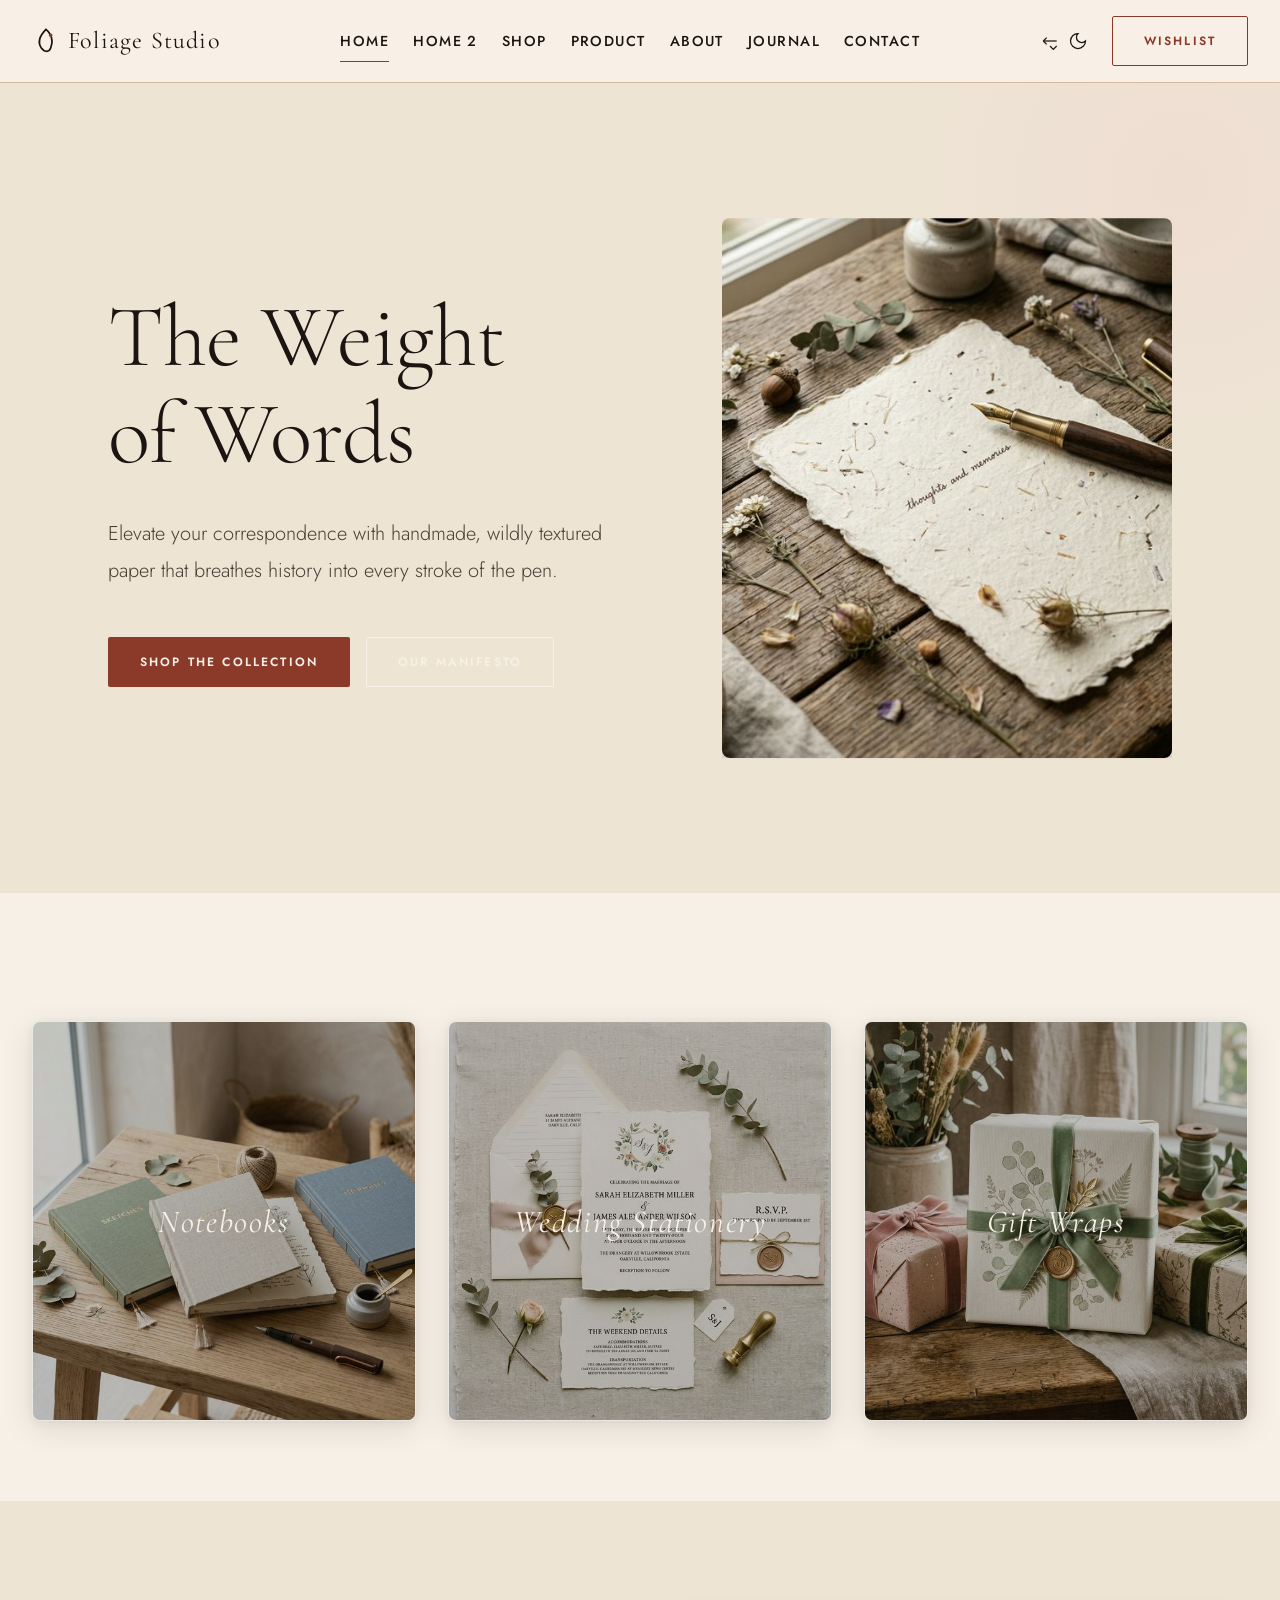
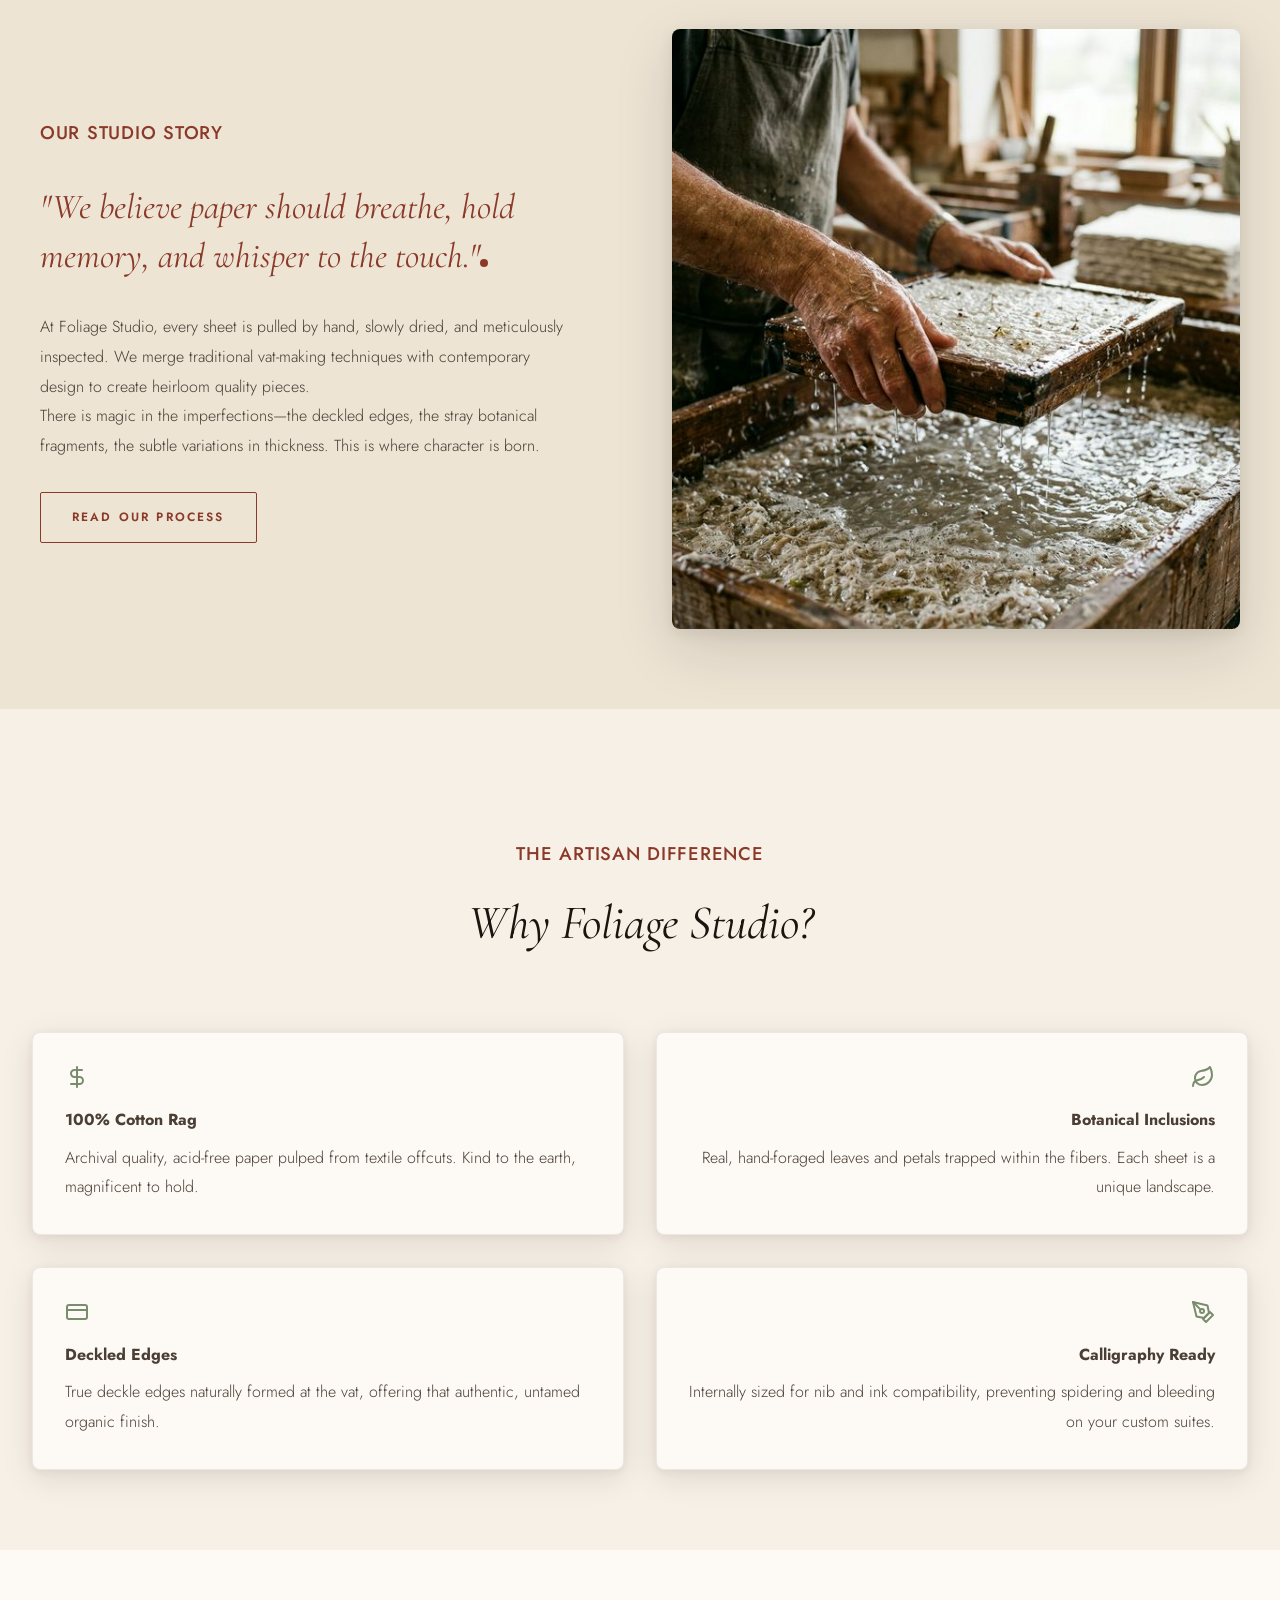
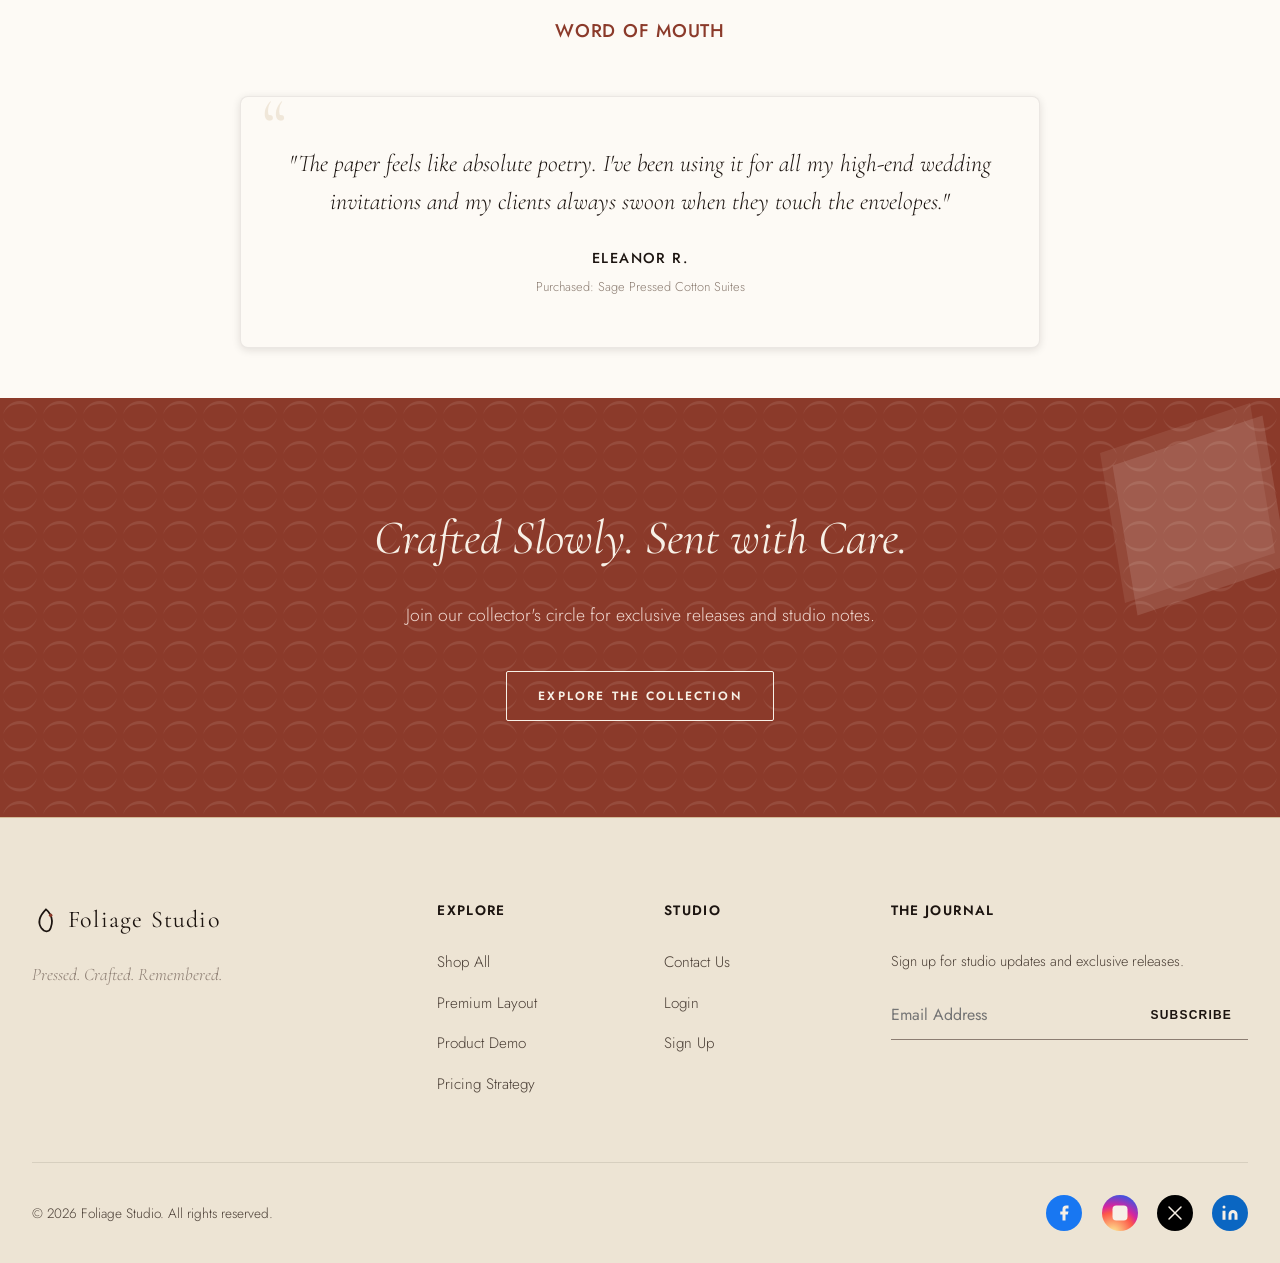
==== index.html @ 8c061a77 "first commit" ====
<!DOCTYPE html>
<html lang="en" dir="ltr">

<head>
    <meta charset="UTF-8">
    <meta name="viewport" content="width=device-width, initial-scale=1.0">
    <title>Foliage Studio | Handmade Paper & Stationery</title>
    <meta name="description"
        content="Pressed. Crafted. Remembered. Discover artisanal, tactile handmade paper and stationery.">

    <!-- Google Fonts -->
    <link rel="preconnect" href="https://fonts.googleapis.com">
    <link rel="preconnect" href="https://fonts.gstatic.com" crossorigin>
    <link
        href="https://fonts.googleapis.com/css2?family=Cormorant+Garamond:ital,wght@0,300;0,400;1,300;1,400&family=Jost:wght@300;500;600&family=Courier+Prime&display=swap"
        rel="stylesheet">

    <link rel="stylesheet" href="assets/css/styles.css">
    <script src="assets/js/script.js" defer></script>
</head>

<body>
    <!-- SVG Definitions -->
    <svg style="position: absolute; width: 1px; height: 1px; top: -9999px;" version="1.1"
        xmlns="http://www.w3.org/2000/svg" xmlns:xlink="http://www.w3.org/1999/xlink">
        <defs>
            <!-- Ink Bleed Clip Path -->
            <clipPath id="ink-bleed">
                <rect width="100%" height="100%" x="-100%" y="0">
                    <animate attributeName="x" from="-100%" to="0%" dur="2s" fill="freeze" calcMode="spline"
                        keySplines="0.4 0 0.2 1" keyTimes="0;1" />
                </rect>
            </clipPath>
        </defs>
    </svg>

    <!-- Global Header -->
    <header class="site-header">
        <a href="index.html" class="brand-logo">
            <svg xmlns="http://www.w3.org/2000/svg" viewBox="0 0 24 24">
                <path d="M12 2C8 6 4 12 8 18c2.5 3.5 6.5 4 8 0 4-10-4-16-4-16z" />
                <circle cx="16" cy="7" r="1.5" class="brand-dot" />
            </svg>
            Foliage Studio
        </a>

        <!-- Main Nav -->
        <nav class="nav-links">
            <a href="index.html" class="active">Home</a>
            <a href="home-2.html">Home 2</a>
            <a href="shop.html">Shop</a>
            <a href="product.html">Product</a>
            <a href="about.html">About</a>
            <a href="journal.html">Journal</a>
            <a href="contact.html">Contact</a>
        </nav>

        <!-- Right Actions -->
        <div class="header-actions">
            <!-- Toggles (Dark + RTL) -->
            <div class="header-icons">
                <button class="header-icon rtl-toggle" aria-label="Toggle RTL">
                    <svg xmlns="http://www.w3.org/2000/svg" viewBox="0 0 24 24" fill="none" stroke="currentColor">
                        <path d="M4 12h16" />
                        <path d="M4 12l4 4" />
                        <path d="M4 12l4-4" />
                        <path d="m20 18-4 4-4-4" />
                    </svg>
                </button>
                <button class="header-icon theme-toggle" aria-label="Toggle Dark Mode">
                    <svg xmlns="http://www.w3.org/2000/svg" viewBox="0 0 24 24" fill="none" stroke="currentColor">
                        <path d="M12 3a6 6 0 0 0 9 9 9 9 0 1 1-9-9Z" />
                    </svg>
                </button>
            </div>

            <div class="header-ctas">
                <!-- Wishlist text inside btn on desktop -->
                <a href="login.html" class="btn-secondary">Wishlist</a>
            </div>

            <!-- Mobile Menu Toggle -->
            <button class="mobile-menu-btn" aria-label="Menu">
                <svg class="lucide lucide-menu" xmlns="http://www.w3.org/2000/svg" width="24" height="24"
                    viewBox="0 0 24 24" fill="none" stroke="currentColor" stroke-width="2" stroke-linecap="round"
                    stroke-linejoin="round">
                    <line x1="4" x2="20" y1="12" y2="12" />
                    <line x1="4" x2="20" y1="6" y2="6" />
                    <line x1="4" x2="20" y1="18" y2="18" />
                </svg>
            </button>
        </div>
    </header>

    <main>
        <!-- SECTION 1: HERO (NEW UNIQUE DESIGN) -->
        <style>
            .new-hero {
                min-height: 90vh;
                display: flex;
                align-items: center;
                position: relative;
                padding: 6rem 2rem;
                overflow: hidden;
                background-color: var(--bg-surface);
            }

            .new-hero-grid {
                display: grid;
                grid-template-columns: 1fr 1fr;
                gap: 4rem;
                max-width: 1300px;
                margin: 0 auto;
                align-items: center;
                position: relative;
                z-index: 5;
            }

            @media (max-width: 900px) {
                .new-hero-grid {
                    grid-template-columns: 1fr;
                    text-align: center;
                }
            }

            .hero-text-content h1 {
                font-size: clamp(3rem, 7vw, 5.5rem);
                line-height: 1.1;
                color: var(--text-ink);
                margin-bottom: 2rem;
                font-style: normal;
            }

            .hero-text-content p {
                font-size: 1.25rem;
                color: var(--text-muted);
                max-width: 500px;
                margin-bottom: 3rem;
            }

            @media (max-width: 900px) {
                .hero-text-content p {
                    margin-left: auto;
                    margin-right: auto;
                }

                .hero-ctas {
                    justify-content: center !important;
                }
            }

            .hero-images-wrapper {
                position: relative;
                height: 600px;
            }

            .hero-img-single {
                position: absolute;
                width: 90%;
                height: 90%;
                right: 0;
                top: 50%;
                transform: translateY(-50%);
                object-fit: cover;
                border-radius: var(--radius-lg);
                box-shadow: 0 30px 60px rgba(0, 0, 0, 0.15);
                animation: floatHeroImage 8s ease-in-out infinite;
                z-index: 2;
            }

            @keyframes floatHeroImage {
                0% {
                    transform: translateY(-50%) rotate(-1deg);
                }

                50% {
                    transform: translateY(-52%) rotate(1deg);
                }

                100% {
                    transform: translateY(-50%) rotate(-1deg);
                }
            }

            .sweep-in {
                clip-path: polygon(0 0, 0 0, 0 100%, 0 100%);
                animation: sweepInText 1.5s cubic-bezier(0.2, 0.8, 0.2, 1) forwards;
            }

            @keyframes sweepInText {
                to {
                    clip-path: polygon(0 0, 100% 0, 100% 100%, 0 100%);
                }
            }

            .fade-up-delay {
                opacity: 0;
                transform: translateY(30px);
                animation: fadeUpItem 1s cubic-bezier(0.2, 0.8, 0.2, 1) forwards;
                animation-delay: 0.8s;
            }

            .fade-up-delay-2 {
                opacity: 0;
                transform: translateY(30px);
                animation: fadeUpItem 1s cubic-bezier(0.2, 0.8, 0.2, 1) forwards;
                animation-delay: 1.1s;
            }

            @keyframes fadeUpItem {
                to {
                    opacity: 1;
                    transform: translateY(0);
                }
            }

            .hero-blur-blob {
                position: absolute;
                width: 600px;
                height: 600px;
                background: radial-gradient(circle, var(--color-primary-light) 0%, transparent 70%);
                top: -200px;
                right: -200px;
                opacity: 0.5;
                pointer-events: none;
                z-index: 1;
            }

            [data-theme="dark"] .new-hero {
                background-color: var(--bg-dark-surface);
            }



            .about-img-single {
                width: 100%;
                height: 100%;
                object-fit: cover;
                border-radius: var(--radius-lg);
                box-shadow: var(--shadow-lift);
            }
        </style>

        <section class="new-hero paper-texture">
            <div class="hero-blur-blob"></div>
            <div class="new-hero-grid">
                <div class="hero-text-content">
                    <h1 class="sweep-in">The Weight<br>of Words</h1>
                    <p class="fade-up-delay">Elevate your correspondence with handmade, wildly textured paper that
                        breathes history into every stroke of the pen.</p>
                    <div class="hero-ctas fade-up-delay-2" style="justify-content: flex-start;">
                        <a href="shop.html" class="btn-primary">Shop The Collection</a>
                        <a href="about.html" class="btn-secondary">Our Manifesto</a>
                    </div>
                </div>
                <div class="hero-images-wrapper">
                    <img class="hero-img-single sweep-in" src="assets/images/handmade_paper_hero.png"
                        alt="Handmade paper and fine stationery">
                </div>
            </div>
        </section>

        <!-- SECTION 2: SHOP CATEGORIES (Overlaps Hero -60px, z-index 2) -->
        <section class="section-overlap z-2" style="background:var(--bg-primary);">
            <div class="section-divider-top divider-bg-primary">
                <svg viewBox="0 0 1200 120" preserveAspectRatio="none">
                    <path
                        d="M0 0v46.29c47.79 22.2 103.59 32.17 158 28 70.36-5.37 136.33-33.31 206.8-37.5 73.84-4.36 147.54 16.88 218.2 35.26 69.27 18 138.3 24.88 209.4 13.08 36.15-6 69.85-17.84 104.45-29.34C989.49 25 1113-14.29 1200 52.47V0z"
                        class="shape-fill" opacity=".25" />
                    <path
                        d="M0 0v15.81c13 21.11 27.64 41.05 47.69 56.24C99.41 111.27 165 111 224.58 91.58c31.15-10.15 60.09-26.07 89.67-39.8 40.92-19 84.73-46 130.83-49.67 36.26-2.85 70.9 9.42 98.6 31.56 31.77 25.39 62.32 62 103.63 73 40.44 10.79 81.35-6.69 119.13-24.28s75.16-39 116.92-43.05c59.73-5.85 113.28 22.88 168.9 38.84 30.2 8.66 59 6.17 87.09-7.5V0z"
                        class="shape-fill" opacity=".5" />
                    <path
                        d="M0 0v5.63C149.93 59 314.09 71.32 475.83 42.57c43-8.13 84.6-24.22 127.32-34.42C645.72-2.19 686.91 1 729 9c42.86 8.1 85.63 21.84 128.53 29.8 40.85 7.57 82 4.19 123.1-2.9C1043.14 24.57 1121.24 9 1200 24.83V0z"
                        class="shape-fill" />
                </svg>
            </div>

            <div class="grid grid-3 stagger-container">
                <a href="shop.html" class="category-card stagger-item card">
                    <img src="assets/images/notebooks_category.png" alt="Notebooks">
                    <div class="category-overlay"></div>
                    <h2 class="category-title">Notebooks</h2>
                </a>
                <a href="shop.html" class="category-card stagger-item card">
                    <img src="assets/images/wedding_stationery_category.png" alt="Wedding Stationery">
                    <div class="category-overlay"></div>
                    <h2 class="category-title">Wedding Stationery</h2>
                </a>
                <a href="shop.html" class="category-card stagger-item card">
                    <img src="assets/images/gift_wraps_category.png" alt="Gift Wraps">
                    <div class="category-overlay"></div>
                    <h2 class="category-title">Gift Wraps</h2>
                </a>
            </div>
        </section>

        <!-- SECTION 3: ABOUT / STUDIO STORY (Overlaps Shop -40px, z-index 3) -->
        <section class="section-overlap z-3 paper-texture" style="background:var(--bg-surface);">
            <div class="section-divider-top divider-bg-surface">
                <svg viewBox="0 0 1200 120" preserveAspectRatio="none">
                    <path
                        d="M321.39,56.44c58-10.79,114.16-30.13,172-41.86,82.39-16.72,168.19-17.73,250.45-.39C823.78,31,906.67,72,985.66,92.83c70.05,18.48,146.53,26.09,214.34,3V0H0V27.35A600.21,600.21,0,0,0,321.39,56.44Z"
                        class="shape-fill"></path>
                </svg>
            </div>

            <div class="about-split stagger-container">
                <div class="about-text stagger-item">
                    <h3>Our Studio Story</h3>
                    <h2 class="pull-quote">"We believe paper should breathe, hold memory, and whisper to the
                        touch."<span class="ink-dot"></span></h2>
                    <p>At Foliage Studio, every sheet is pulled by hand, slowly dried, and meticulously inspected. We
                        merge traditional vat-making techniques with contemporary design to create heirloom quality
                        pieces.</p>
                    <p>There is magic in the imperfections—the deckled edges, the stray botanical fragments, the subtle
                        variations in thickness. This is where character is born.</p>
                    <a href="about.html" class="btn-secondary" style="margin-top: 2rem;">Read Our Process</a>
                </div>
                <div class="about-images stagger-item">
                    <img src="assets/images/our_studio_story.png" alt="Artisanal paper making process" class="about-img-single">
                </div>
            </div>
        </section>

        <!-- SECTION 4: FEATURES / CRAFT HIGHLIGHTS (Overlaps About -50px, z-index 4) -->
        <section class="section-overlap z-4 paper-texture" style="background:var(--bg-primary);">
            <div class="section-divider-top divider-bg-primary">
                <svg viewBox="0 0 1200 120" preserveAspectRatio="none">
                    <path
                        d="M0,0V46.29c47.79,22.2,103.59,32.17,158,28,70.36-5.37,136.33-33.31,206.8-37.5C438.64,32.43,512.34,53.67,583,72.05c69.27,18,138.3,24.88,209.4,13.08,36.15-6,69.85-17.84,104.45-29.34C989.49,25,1113-14.29,1200,52.47V0Z"
                        class="shape-fill"></path>
                </svg>
            </div>

            <div style="text-align: center; margin-bottom: 3rem;" class="stagger-container">
                <h3 class="stagger-item">The Artisan Difference</h3>
                <h2 class="stagger-item" style="margin-top: 0.5rem;">Why Foliage Studio?</h2>
            </div>

            <div class="grid grid-2 feature-grid stagger-container">
                <div class="card card-align-left stagger-item">
                    <svg class="card-icon" xmlns="http://www.w3.org/2000/svg" width="24" height="24" viewBox="0 0 24 24"
                        fill="none" stroke="currentColor" stroke-width="2" stroke-linecap="round"
                        stroke-linejoin="round">
                        <path d="M12 2v20" />
                        <path d="M17 5H9.5a3.5 3.5 0 0 0 0 7h5a3.5 3.5 0 0 1 0 7H6" />
                    </svg>
                    <h4>100% Cotton Rag</h4>
                    <p style="margin-top:0.5rem;">Archival quality, acid-free paper pulped from textile offcuts. Kind to
                        the earth, magnificent to hold.</p>
                </div>
                <div class="card card-align-right stagger-item">
                    <!-- Lucide leaf -->
                    <svg class="card-icon" xmlns="http://www.w3.org/2000/svg" width="24" height="24" viewBox="0 0 24 24"
                        fill="none" stroke="currentColor" stroke-width="2" stroke-linecap="round"
                        stroke-linejoin="round">
                        <path d="M11 20A7 7 0 0 1 9.8 6.1C15.5 5 17 4.48 19 2c1 2 2 4.18 2 8 0 5.5-4.78 10-10 10Z" />
                        <path d="M2 21c0-3 1.85-5.36 5.08-6C9.5 14.52 12 13 13 12" />
                    </svg>
                    <h4>Botanical Inclusions</h4>
                    <p style="margin-top:0.5rem;">Real, hand-foraged leaves and petals trapped within the fibers. Each
                        sheet is a unique landscape.</p>
                </div>
                <div class="card card-align-left stagger-item">
                    <svg class="card-icon" xmlns="http://www.w3.org/2000/svg" width="24" height="24" viewBox="0 0 24 24"
                        fill="none" stroke="currentColor" stroke-width="2" stroke-linecap="round"
                        stroke-linejoin="round">
                        <rect width="20" height="14" x="2" y="5" rx="2" />
                        <line x1="2" x2="22" y1="10" y2="10" />
                    </svg>
                    <h4>Deckled Edges</h4>
                    <p style="margin-top:0.5rem;">True deckle edges naturally formed at the vat, offering that
                        authentic, untamed organic finish.</p>
                </div>
                <div class="card card-align-right stagger-item">
                    <!-- Pen tool/nib replacement using edit/feather -->
                    <svg class="card-icon" xmlns="http://www.w3.org/2000/svg" width="24" height="24" viewBox="0 0 24 24"
                        fill="none" stroke="currentColor" stroke-width="2" stroke-linecap="round"
                        stroke-linejoin="round">
                        <path d="M12 19l7-7 3 3-7 7-3-3z" />
                        <path d="m18 13-1.5-7.5L2 2l3.5 14.5L13 18l5-5z" />
                        <path d="m2 2 7.586 7.586" />
                        <circle cx="11" cy="11" r="2" />
                    </svg>
                    <h4>Calligraphy Ready</h4>
                    <p style="margin-top:0.5rem;">Internally sized for nib and ink compatibility, preventing spidering
                        and bleeding on your custom suites.</p>
                </div>
            </div>
        </section>

        <!-- SECTION 5: TESTIMONIALS -->
        <section class="section-overlap z-1 testimonials-section" style="background:var(--bg-card); padding-top:4rem;">
            <div class="stagger-container">
                <h3 class="stagger-item">Word of Mouth</h3>
                <div class="testimonial-stack">
                    <div class="testimonial-card stagger-item">
                        <span class="quote-mark">“</span>
                        <p class="testimonial-text">"The paper feels like absolute poetry. I've been using it for all my
                            high-end wedding invitations and my clients always swoon when they touch the envelopes."</p>
                        <p class="testimonial-author">Eleanor R.</p>
                        <p class="testimonial-product">Purchased: Sage Pressed Cotton Suites</p>
                    </div>
                </div>
            </div>
        </section>

        <!-- SECTION 6: CTA BANNER -->
        <section class="cta-banner z-2" style="margin-top: -30px;">
            <div class="cta-banner-bg"></div>
            <!-- Floating sheet svg top right -->
            <svg class="floating-sheet-svg" viewBox="0 0 100 100">
                <path d="M80 10 L20 30 L30 90 L90 70 Z" fill="rgba(247,240,230,0.1)" />
                <path d="M85 15 L25 35 L35 95 L95 75 Z" fill="rgba(247,240,230,0.15)" />
            </svg>

            <div class="stagger-container">
                <h2 class="stagger-item">Crafted Slowly. Sent with Care.</h2>
                <p class="stagger-item">Join our collector's circle for exclusive releases and studio notes.</p>
                <a href="shop.html" class="btn-secondary stagger-item">Explore The Collection</a>
            </div>
        </section>
    </main>

    <!-- FOOTER -->
    <footer class="site-footer">
        <div class="footer-grid">
            <div class="footer-brand">
                <div class="brand-logo">
                    <svg xmlns="http://www.w3.org/2000/svg" viewBox="0 0 24 24">
                        <path d="M12 2C8 6 4 12 8 18c2.5 3.5 6.5 4 8 0 4-10-4-16-4-16z" />
                        <circle cx="16" cy="7" r="1.5" class="brand-dot" />
                    </svg>
                    Foliage Studio
                </div>
                <p>Pressed. Crafted. Remembered.</p>
            </div>

            <div>
                <h3 class="footer-title">Explore</h3>
                <nav class="footer-links">
                    <a href="shop.html">Shop All</a>
                    <a href="home-2.html">Premium Layout</a>
                    <a href="product.html">Product Demo</a>
                    <a href="pricing.html">Pricing Strategy</a>
                </nav>
            </div>

            <div>
                <h3 class="footer-title">Studio</h3>
                <nav class="footer-links">
                    <a href="contact.html">Contact Us</a>
                    <a href="login.html">Login</a>
                    <a href="register.html">Sign Up</a>
                </nav>
            </div>

            <div>
                <h3 class="footer-title">The Journal</h3>
                <p style="font-size:0.9rem; margin-bottom: 0.5rem;">Sign up for studio updates and exclusive releases.
                </p>
                <form class="newsletter-form" onsubmit="event.preventDefault()">
                    <input type="email" placeholder="Email Address" class="newsletter-input" required>
                    <button type="submit" class="newsletter-btn">Subscribe</button>
                </form>
            </div>
        </div>

        <div class="footer-bottom">
            <p>&copy; 2026 Foliage Studio. All rights reserved.</p>
            <div class="social-icons">
                <a href="#" class="social-icon social-facebook" aria-label="Facebook">
                    <svg viewBox="0 0 24 24">
                        <path d="M18 2h-3a5 5 0 0 0-5 5v3H7v4h3v8h4v-8h3l1-4h-4V7a1 1 0 0 1 1-1h3z" />
                    </svg>
                </a>
                <a href="#" class="social-icon social-instagram" aria-label="Instagram">
                    <svg viewBox="0 0 24 24">
                        <rect x="2" y="2" width="20" height="20" rx="5" ry="5" />
                        <path d="M16 11.37A4 4 0 1 1 12.63 8 4 4 0 0 1 16 11.37z" />
                        <line x1="17.5" y1="6.5" x2="17.51" y2="6.5" />
                    </svg>
                </a>
                <a href="#" class="social-icon social-twitter" aria-label="Twitter">
                    <!-- Standard X logo -->
                    <svg viewBox="0 0 24 24">
                        <path d="M4 4l16 16M4 20L20 4" stroke="currentColor" stroke-width="2" stroke-linecap="round"
                            fill="none" />
                    </svg>
                </a>
                <a href="#" class="social-icon social-linkedin" aria-label="LinkedIn">
                    <svg viewBox="0 0 24 24">
                        <path d="M16 8a6 6 0 0 1 6 6v7h-4v-7a2 2 0 0 0-2-2 2 2 0 0 0-2 2v7h-4v-7a6 6 0 0 1 6-6z" />
                        <rect x="2" y="9" width="4" height="12" />
                        <circle cx="4" cy="4" r="2" />
                    </svg>
                </a>
            </div>
        </div>
    </footer>
</body>

</html>
---- assets/css/styles.css ----
/* 
  Foliage Studio — Handmade Paper & Stationery 
  Anti-Gravity Design System
*/

/* CSS VARIABLES — MANDATORY */
:root {
    /* Primary: Umber Rust */
    --color-primary: #8B3A2A;
    --color-primary-mid: #C0604A;
    --color-primary-light: #F0D8D0;
    --color-primary-dark: #5C2119;

    /* Secondary: Pressed Sage */
    --color-secondary: #7A8C6E;
    --color-secondary-mid: #4E5E44;
    --color-secondary-light: #D6E4CE;
    --color-secondary-dark: #2C3826;

    /* Backgrounds — Light Mode */
    --bg-primary: #F7F0E6;
    --bg-surface: #EDE4D4;
    --bg-card: #FDFAF5;
    --bg-deep: #D4BC9A;

    /* Backgrounds — Dark Mode */
    --bg-dark: #1C1410;
    --bg-dark-surface: #2E241C;
    --bg-dark-card: #3D3028;

    /* Text */
    --text-ink: #1C1410;
    --text-muted: #4A3E35;
    --text-faint: #8C7D72;
    --text-invert: #F7F0E6;

    /* Status — ONLY for indicators/metrics */
    --status-success: #3B6018;
    --status-warning: #7A5000;
    --status-error: #8B2020;
    --status-success-bg: #EDF4E8;
    --status-warning-bg: #FDF5E4;
    --status-error-bg: #FDECEA;

    /* Spacing */
    --radius-sm: 2px;
    --radius-md: 4px;
    --radius-lg: 8px;
    --radius-xl: 16px;

    /* Anti-Gravity Shadows */
    --shadow-float: 0 8px 32px rgba(28, 20, 16, 0.10), 0 2px 8px rgba(28, 20, 16, 0.06);
    --shadow-lift: 0 20px 60px rgba(28, 20, 16, 0.14), 0 4px 16px rgba(28, 20, 16, 0.08);
    --shadow-press: 0 2px 8px rgba(28, 20, 16, 0.12);

    /* Typography */
    --font-display: 'Cormorant Garamond', Georgia, serif;
    --font-body: 'Jost', 'Helvetica Neue', sans-serif;
    --font-mono: 'Courier New', monospace;

    /* Header Variable for easy JS toggles */
    --bg-primary-rgb: 247, 240, 230;
}

[data-theme="dark"] {
    --bg-primary: #1C1410;
    --bg-surface: #2E241C;
    --bg-card: #3D3028;
    --bg-deep: #4D3C30;

    --text-ink: #F7F0E6;
    --text-muted: #C4B09A;
    --text-faint: #8C7D72;

    --color-primary: #C0604A;
    --color-primary-light: #5C2119;

    --color-secondary: #9AAE8C;
    --color-secondary-light: #2C3826;

    --bg-primary-rgb: 28, 20, 16;
}

/* Base Styles */
* {
    box-sizing: border-box;
    margin: 0;
    padding: 0;
}

body {
    background-color: var(--bg-primary);
    color: var(--text-muted);
    font-family: var(--font-body);
    font-weight: 300;
    font-size: 1rem;
    line-height: 1.85;
    transition: background-color 0.4s ease, color 0.4s ease;
    overflow-x: hidden;
}

/* Typography Rules */
h1 {
    font-family: var(--font-display);
    font-weight: 300;
    font-size: clamp(2.5rem, 6vw, 4.5rem);
    letter-spacing: -0.01em;
    color: var(--text-ink);
}

h2 {
    font-family: var(--font-display);
    font-weight: 400;
    font-size: clamp(1.8rem, 4vw, 3rem);
    font-style: italic;
    color: var(--text-ink);
}

h3 {
    font-family: var(--font-body);
    font-weight: 500;
    font-size: 1.15rem;
    letter-spacing: 0.04em;
    text-transform: uppercase;
    color: var(--color-primary);
}

label,
.label-text {
    font-family: var(--font-body);
    font-weight: 600;
    font-size: 0.68rem;
    letter-spacing: 0.2em;
    text-transform: uppercase;
    color: var(--text-ink);
}

.price {
    font-family: var(--font-mono);
    font-size: 1.1rem;
    color: var(--color-primary);
}

a {
    text-decoration: none;
    color: inherit;
    transition: color 0.3s;
}

/* BUTTONS */
button,
input[type="submit"] {
    outline: none;
}

.btn-primary {
    background: var(--color-primary);
    color: var(--text-invert);
    font-family: var(--font-body);
    font-size: 0.75rem;
    font-weight: 600;
    letter-spacing: 0.18em;
    text-transform: uppercase;
    padding: 14px 32px;
    border: none;
    border-radius: var(--radius-sm);
    cursor: pointer;
    transition: background 0.25s, transform 0.2s, box-shadow 0.25s;
    display: inline-flex;
    align-items: center;
    justify-content: center;
}

.btn-primary:hover {
    background: var(--color-primary-mid);
    transform: translateY(-2px);
    box-shadow: var(--shadow-float);
}

.btn-secondary {
    background: transparent;
    color: var(--color-primary);
    border: 1px solid var(--color-primary);
    font-family: var(--font-body);
    font-size: 0.75rem;
    font-weight: 600;
    letter-spacing: 0.18em;
    text-transform: uppercase;
    padding: 13px 31px;
    border-radius: var(--radius-sm);
    cursor: pointer;
    transition: all 0.25s;
    display: inline-flex;
    align-items: center;
    justify-content: center;
}

.btn-secondary:hover {
    background: var(--color-primary-light);
    transform: translateY(-2px);
}

/* Icon Buttons */
.btn-icon-only {
    background: transparent;
    border: none;
    cursor: pointer;
    color: var(--text-ink);
    transition: transform 0.25s, color 0.25s;
    display: inline-flex;
    align-items: center;
    justify-content: center;
    width: 40px;
    height: 40px;
}

.btn-icon-only:hover {
    transform: scale(1.1);
    color: var(--color-primary);
}

/* ANTI-GRAVITY CARD RULES */
.card {
    background: var(--bg-card);
    border: 0.5px solid rgba(28, 20, 16, 0.08);
    border-radius: var(--radius-lg);
    box-shadow: var(--shadow-float);
    transition: transform 0.3s cubic-bezier(.22, 1, .36, 1), box-shadow 0.3s, background 0.4s ease;
    transform-origin: center bottom;

    /* STRICT CENTER ALIGNMENT */
    display: flex;
    flex-direction: column;
    align-items: center;
    text-align: center;
    padding: 2rem;
    overflow: hidden;
    /* For images inside */
}

/* The exception rule is applied specifically below or via modifier classes */
.card-content {
    display: flex;
    flex-direction: column;
    align-items: center;
    width: 100%;
}

.card:hover {
    transform: translateY(-8px) rotate3d(0.5, 1, 0, 1.5deg);
    box-shadow: var(--shadow-lift);
}

[data-theme="dark"] .card {
    border-color: rgba(247, 240, 230, 0.05);
    /* Slight adjustment for dark mode borders */
}

/* Exception classes */
.card-align-left {
    align-items: flex-start;
    text-align: left;
}

.card-align-right {
    align-items: flex-end;
    text-align: right;
}

.card-image-wrap {
    width: calc(100% + 4rem);
    margin-top: -2rem;
    margin-left: -2rem;
    margin-right: -2rem;
    margin-bottom: 1.5rem;
    overflow: hidden;
    height: 300px;
}

.card-image-wrap img {
    width: 100%;
    height: 100%;
    object-fit: cover;
    transition: transform 0.4s ease;
}

.card:hover .card-image-wrap img {
    transform: scale(1.04);
}

.card-icon {
    color: var(--color-secondary);
    width: 24px;
    height: 24px;
    margin-bottom: 1rem;
}

/* PAPER TEXTURE OVERLAY */
.paper-texture {
    position: relative;
}

.paper-texture::before {
    display: none;
    /* Removed artisanal paper grain */
}

/* OVERLAPPING SECTIONS & SVG MASKING */
.section-overlap {
    position: relative;
    padding: 8rem 2rem 5rem 2rem;
}

/* The actual overlap margins, z-indexes applied directly */
.z-1 {
    z-index: 1;
}

.z-2 {
    z-index: 2;
    margin-top: 0;
}

.z-3 {
    z-index: 3;
    margin-top: 0;
}

.z-4 {
    z-index: 4;
    margin-top: 0;
}

/* SVG Leaf Mask Divider */
.section-divider-top {
    display: none;
    /* Removed wavy paper dividers entirely */
}

.section-divider-top svg {
    display: block;
    width: calc(100% + 1.3px);
    height: 100px;
}

.section-divider-top .shape-fill {
    fill: var(--bg-surface);
    transition: fill 0.4s ease;
}

.divider-bg-primary .shape-fill {
    fill: var(--bg-primary);
}

.divider-bg-card .shape-fill {
    fill: var(--bg-card);
}

.divider-bg-surface .shape-fill {
    fill: var(--bg-surface);
}

/* HEADER / NAV */
.site-header {
    position: sticky;
    top: 0;
    backdrop-filter: blur(12px) saturate(1.5);
    -webkit-backdrop-filter: blur(12px) saturate(1.5);
    background: rgba(var(--bg-primary-rgb), 0.88);
    border-bottom: 0.5px solid var(--bg-deep);
    z-index: 1000;
    padding: 1rem 2rem;
    display: flex;
    align-items: center;
    justify-content: space-between;
    transition: background 0.4s ease, border-color 0.4s ease;
}

.brand-logo {
    display: flex;
    align-items: center;
    gap: 0.5rem;
    color: var(--text-ink);
    font-family: var(--font-display);
    font-size: 1.5rem;
    font-weight: 400;
    letter-spacing: 0.05em;
    z-index: 1001;
    /* Above mobile menu */
}

.brand-logo svg {
    width: 28px;
    height: 28px;
    stroke: var(--text-ink);
    fill: none;
    stroke-width: 1.5;
}

.brand-dot {
    fill: var(--color-primary);
    stroke: none;
}

.nav-links {
    display: flex;
    gap: 1.5rem;
    list-style: none;
    white-space: nowrap;
}

.nav-links a {
    font-family: var(--font-body);
    font-size: 0.9rem;
    font-weight: 500;
    color: var(--text-ink);
    text-transform: uppercase;
    letter-spacing: 0.1em;
    position: relative;
    padding: 0.5rem 0;
}

/* Nav underline grows from center */
.nav-links a::after {
    content: '';
    position: absolute;
    bottom: 0;
    left: 0;
    width: 100%;
    height: 1px;
    background-color: var(--color-primary);
    transform: scaleX(0);
    transform-origin: center;
    transition: transform 0.3s ease;
}

.nav-links a:hover::after,
.nav-links a.active::after {
    transform: scaleX(1);
}

.header-actions {
    display: flex;
    align-items: center;
    gap: 1.5rem;
    z-index: 1001;
}

.header-ctas {
    display: flex;
    gap: 0.75rem;
}

.header-icons {
    display: flex;
    gap: 0.5rem;
}

.header-icon {
    color: var(--text-ink);
    background: transparent;
    border: none;
    cursor: pointer;
    width: 20px !important;
    height: 20px !important;
    display: flex;
    align-items: center;
    justify-content: center;
    transition: transform 0.2s, color 0.2s;
    padding: 0;
}

.header-icon svg {
    width: 20px;
    height: 20px;
    stroke-width: 1.5;
}

.header-icon:hover {
    transform: scale(1.1);
    color: var(--color-primary);
}

.mobile-menu-btn {
    display: none;
    background: transparent;
    border: none;
    color: var(--text-ink);
    cursor: pointer;
    z-index: 1001;
}

/* RESPONSIVE HEADERS / NAV */
@media (max-width: 1024px) {
    .nav-links {
        display: none;
        /* Force hide the desktop menu entries by default */
        position: fixed;
        top: 0;
        right: 0;
        width: 300px;
        height: 100vh;
        background: var(--bg-surface);
        flex-direction: column;
        align-items: center;
        justify-content: center;
        padding: 4rem 2rem;
        box-shadow: -10px 0 30px rgba(0, 0, 0, 0.1);
        z-index: 1000;
        border-left: 0.5px solid var(--bg-deep);
        gap: 2rem;
    }

    /* ONLY show the menu when the hamburger is clicked */
    .nav-links.active {
        display: flex;
    }

    /* RTL support for the active menu */
    [dir="rtl"] .nav-links {
        right: auto;
        left: 0;
        border-left: none;
        border-right: 0.5px solid var(--bg-deep);
        box-shadow: 10px 0 30px rgba(0, 0, 0, 0.1);
    }

    .mobile-menu-btn {
        display: block;
    }

    .header-actions {
        gap: 1rem;
    }
}

@media (max-width: 900px) {
    .header-ctas .btn-secondary {
        display: none;
        /* Hide wishlist text btn, maybe just show icon */
    }
}


/* RESPONSIVE GRID (STRICT) */
.grid {
    display: grid;
    gap: 2rem;
    width: 100%;
    max-width: 1280px;
    margin: 0 auto;
}

/* ≥1024px Flexible Grid (Default) */
.grid-2 {
    grid-template-columns: repeat(2, 1fr);
}

.grid-3 {
    grid-template-columns: repeat(3, 1fr);
}

.grid-4 {
    grid-template-columns: repeat(4, 1fr);
}

/* 768px → STRICT 2x2 grid */
@media (max-width: 1023px) {

    .grid-3,
    .grid-4 {
        grid-template-columns: repeat(2, 1fr);
    }
}

/* 360px → 1 column */
@media (max-width: 600px) {

    .grid-2,
    .grid-3,
    .grid-4 {
        grid-template-columns: 1fr;
    }

    .section-overlap {
        padding-left: 1rem;
        padding-right: 1rem;
    }
}

/* HERO SECTION */
.section-hero {
    position: relative;
    min-height: 95vh;
    display: flex;
    align-items: center;
    justify-content: center;
    text-align: center;
    padding: 4rem 2rem;
    overflow: hidden;
    background-color: var(--bg-dark);
}

.hero-bg-wrapper {
    position: absolute;
    inset: 0;
    z-index: 0;
}

.hero-bg-img {
    width: 100%;
    height: 100%;
    object-fit: cover;
}

.hero-overlay {
    position: absolute;
    inset: 0;
    background: linear-gradient(135deg, rgba(28, 20, 16, 0.5), rgba(139, 58, 42, 0.3));
    z-index: 1;
}

.hero-content {
    position: relative;
    z-index: 10;
    max-width: 800px;
}

.hero-content h1 {
    color: #F7F0E6;
    /* Force light text on dark hero */
    margin-bottom: 1rem;
    /* Ink bleed animation applied via JS/SVG */
    opacity: 0;
}

.hero-content p {
    color: #F0D8D0;
    font-family: var(--font-display);
    font-size: clamp(1.2rem, 2.5vw, 1.8rem);
    font-style: italic;
    margin-bottom: 2.5rem;
    font-weight: 300;
}

.hero-ctas {
    display: flex;
    gap: 1rem;
    justify-content: center;
}

/* Dark theme specific btn tweak for hero */
.hero-ctas .btn-secondary {
    color: #F7F0E6;
    border-color: #F7F0E6;
}

.hero-ctas .btn-secondary:hover {
    background: rgba(247, 240, 230, 0.1);
    color: #F7F0E6;
}

.floating-leaf {
    position: absolute;
    bottom: 20%;
    right: 15%;
    width: 120px;
    height: auto;
    opacity: 0.6;
    fill: none;
    stroke: #F7F0E6;
    stroke-width: 0.5;
    animation: float 8s ease-in-out infinite;
    pointer-events: none;
    z-index: 5;
}

/* Animations Core */
@keyframes float {
    0% {
        transform: translateY(0) rotate(0deg);
    }

    50% {
        transform: translateY(-20px) rotate(5deg);
    }

    100% {
        transform: translateY(0) rotate(0deg);
    }
}

.stagger-item {
    opacity: 0;
    transform: translateY(40px);
    transition: opacity 0.8s cubic-bezier(.22, 1, .36, 1), transform 0.8s cubic-bezier(.22, 1, .36, 1);
}

.stagger-item.in-view {
    opacity: 1;
    transform: translateY(0);
}

/* HERO INK BLEED CLIP PATH */
.ink-bleed-text {
    clip-path: url(#ink-bleed);
    -webkit-clip-path: url(#ink-bleed);
    transition: clip-path 2s cubic-bezier(.4, 0, .2, 1), -webkit-clip-path 2s cubic-bezier(.4, 0, .2, 1);
}

/* SHOP CATEGORIES (Services) */
.category-card {
    position: relative;
    padding: 0;
    height: 400px;
    border-radius: var(--radius-lg);
    overflow: hidden;
    display: flex;
    align-items: center;
    justify-content: center;
    text-decoration: none;
}

.category-card img {
    position: absolute;
    inset: 0;
    width: 100%;
    height: 100%;
    object-fit: cover;
    transition: transform 0.6s cubic-bezier(.22, 1, .36, 1);
}

.category-overlay {
    position: absolute;
    inset: 0;
    background: rgba(28, 20, 16, 0.25);
    transition: background 0.4s ease;
}

.category-card:hover .category-overlay {
    background: rgba(28, 20, 16, 0.45);
}

.category-card:hover img {
    transform: scale(1.08);
}

.category-title {
    position: relative;
    z-index: 2;
    color: #F7F0E6;
    font-family: var(--font-display);
    font-size: 2rem;
    letter-spacing: 0.05em;
    font-weight: 400;
    transition: transform 0.4s ease;
}

.category-card:hover .category-title {
    transform: translateY(-5px);
}

/* ABOUT SECTION */
.about-split {
    display: grid;
    grid-template-columns: 1fr 1fr;
    gap: 4rem;
    align-items: center;
    max-width: 1200px;
    margin: 0 auto;
}

.about-text {
    padding-right: 2rem;
}

.pull-quote {
    font-family: var(--font-display);
    font-size: clamp(1.5rem, 3vw, 2.2rem);
    font-style: italic;
    color: var(--color-primary);
    margin: 2rem 0;
    line-height: 1.4;
    position: relative;
}

.ink-dot {
    width: 8px;
    height: 8px;
    background-color: var(--color-primary);
    border-radius: 50%;
    display: inline-block;
    margin-top: 1rem;
}

.about-images {
    position: relative;
    height: 600px;
}

.about-img-1 {
    position: absolute;
    top: 0;
    right: 0;
    width: 75%;
    height: 80%;
    object-fit: cover;
    border-radius: var(--radius-md);
    box-shadow: var(--shadow-float);
    z-index: 1;
}

.about-img-2 {
    position: absolute;
    bottom: 0;
    left: 0;
    width: 60%;
    height: 60%;
    object-fit: cover;
    border-radius: var(--radius-md);
    box-shadow: var(--shadow-lift);
    z-index: 2;
}

@media (max-width: 900px) {
    .about-split {
        grid-template-columns: 1fr;
        gap: 3rem;
    }

    .about-text {
        padding-right: 0;
    }

    .about-images {
        height: 450px;
    }
}

/* FEATURES SECTION */
.feature-grid {
    margin-top: 4rem;
}

/* TESTIMONIALS SECTION */
.testimonials-section {
    text-align: center;
}

.testimonial-stack {
    display: flex;
    flex-direction: column;
    gap: 2rem;
    max-width: 800px;
    margin: 3rem auto 0;
}

.testimonial-card {
    position: relative;
    padding: 3rem;
    background: var(--bg-card);
    border-radius: var(--radius-lg);
    border: 0.5px solid rgba(28, 20, 16, 0.08);
    box-shadow: var(--shadow-press);
}

.quote-mark {
    position: absolute;
    top: -10px;
    left: 20px;
    font-family: var(--font-display);
    font-size: 5rem;
    color: var(--bg-deep);
    opacity: 0.3;
    line-height: 1;
}

[dir="rtl"] .quote-mark {
    left: auto;
    right: 20px;
}

.testimonial-text {
    font-family: var(--font-display);
    font-style: italic;
    font-size: clamp(1.2rem, 2vw, 1.5rem);
    color: var(--text-ink);
    margin-bottom: 1.5rem;
    line-height: 1.6;
}

.testimonial-author {
    font-family: var(--font-body);
    font-weight: 500;
    font-size: 0.9rem;
    color: var(--text-ink);
    text-transform: uppercase;
    letter-spacing: 0.1em;
}

.testimonial-product {
    font-size: 0.8rem;
    color: var(--text-faint);
    margin-top: 0.2rem;
}

/* CTA BANNER */
.cta-banner {
    background-color: var(--color-primary);
    color: #F7F0E6;
    text-align: center;
    padding: 6rem 2rem;
    position: relative;
    overflow: hidden;
}

.cta-banner-bg {
    position: absolute;
    inset: 0;
    opacity: 0.1;
    background-image: url("data:image/svg+xml,%3Csvg width='40' height='40' viewBox='0 0 40 40' xmlns='http://www.w3.org/2000/svg'%3E%3Cpath d='M20 3c-8.5 0-14.8 5.4-17 13.5C5.7 10 11.6 6 20 6c8.4 0 14.3 4 17 10.5C34.8 8.4 28.5 3 20 3zM3 20c2.2 8.1 8.5 13.5 17 13.5s14.8-5.4 17-13.5C34.3 26.5 28.4 30.5 20 30.5S5.7 26.5 3 20z' fill='%23F7F0E6' fill-opacity='1' fill-rule='evenodd'/%3E%3C/svg%3E");
    z-index: 0;
}

.cta-banner h2 {
    color: #F7F0E6;
    margin-bottom: 1rem;
    position: relative;
    z-index: 1;
}

.cta-banner p {
    color: var(--color-primary-light);
    margin-bottom: 2.5rem;
    font-size: 1.1rem;
    position: relative;
    z-index: 1;
}

.cta-banner .btn-secondary {
    color: #F7F0E6;
    border-color: #F7F0E6;
    position: relative;
    z-index: 1;
}

.cta-banner .btn-secondary:hover {
    background-color: rgba(247, 240, 230, 0.1);
    transform: translateY(-2px);
}

.floating-sheet-svg {
    position: absolute;
    top: -20px;
    right: -20px;
    width: 250px;
    height: 250px;
    opacity: 0.8;
    z-index: 1;
    animation: float 10s ease-in-out infinite;
}

[dir="rtl"] .floating-sheet-svg {
    right: auto;
    left: -20px;
}

/* FOOTER */
.site-footer {
    background-color: var(--bg-surface);
    color: var(--text-muted);
    padding: 5rem 2rem 2rem;
    position: relative;
    /* No gap above footer */
    margin-top: 0;
    border-top: 0.5px solid var(--bg-deep);
}

.footer-grid {
    display: grid;
    grid-template-columns: 2fr 1fr 1fr 2fr;
    gap: 3rem;
    max-width: 1280px;
    margin: 0 auto;
}

.footer-brand .brand-logo {
    margin-bottom: 1rem;
}

.footer-brand p {
    font-family: var(--font-display);
    font-style: italic;
    font-size: 1.1rem;
    color: var(--text-faint);
}

.footer-title {
    font-family: var(--font-body);
    font-weight: 600;
    font-size: 0.85rem;
    text-transform: uppercase;
    letter-spacing: 0.1em;
    color: var(--text-ink);
    margin-bottom: 1.5rem;
}

.footer-links {
    list-style: none;
    display: flex;
    flex-direction: column;
    gap: 0.8rem;
}

.footer-links a {
    color: var(--text-muted);
    font-size: 0.95rem;
}

.footer-links a:hover {
    color: var(--color-primary);
}

.newsletter-form {
    display: flex;
    margin-top: 1rem;
    position: relative;
}

.newsletter-input {
    flex: 1;
    background: transparent;
    border: none;
    border-bottom: 1px solid var(--text-faint);
    padding: 0.8rem 0;
    color: var(--text-ink);
    font-family: var(--font-body);
    font-size: 1rem;
    outline: none;
    transition: border-color 0.3s;
}

.newsletter-input:focus {
    border-bottom-color: var(--color-primary);
}

.newsletter-btn {
    background: transparent;
    border: none;
    border-bottom: 1px solid var(--text-faint);
    color: var(--text-ink);
    cursor: pointer;
    padding: 0 1rem;
    text-transform: uppercase;
    font-size: 0.75rem;
    font-weight: 600;
    letter-spacing: 0.1em;
    transition: color 0.3s;
}

.newsletter-btn:hover {
    color: var(--color-primary);
}

.footer-bottom {
    max-width: 1280px;
    margin: 4rem auto 0;
    padding-top: 2rem;
    border-top: 0.5px solid rgba(28, 20, 16, 0.1);
    display: flex;
    justify-content: space-between;
    align-items: center;
    font-size: 0.85rem;
}

.social-icons {
    display: flex;
    gap: 1.2rem;
}

.social-icon {
    width: 36px;
    height: 36px;
    border-radius: 50%;
    display: flex;
    align-items: center;
    justify-content: center;
    color: var(--text-invert);
    transition: transform 0.2s cubic-bezier(.22, 1, .36, 1), filter 0.2s;
}

.social-icon svg {
    width: 18px;
    height: 18px;
    fill: currentColor;
    stroke: none;
}

.social-facebook {
    background-color: #1877F2;
}

.social-instagram {
    background: radial-gradient(circle at 30% 107%, #fdf497 0%, #fd5949 45%, #d6249f 60%, #285AEB 90%);
}

.social-twitter {
    background-color: #000000;
}

.social-linkedin {
    background-color: #0A66C2;
}

.social-icon:hover {
    transform: scale(1.15);
    filter: brightness(0.9);
}

/* Footer Responsive */
@media (max-width: 1023px) {
    .footer-grid {
        grid-template-columns: repeat(2, 1fr);
    }
}

@media (max-width: 600px) {
    .footer-grid {
        grid-template-columns: 1fr;
        gap: 2rem;
    }

    .footer-bottom {
        flex-direction: column;
        gap: 1.5rem;
        text-align: center;
    }
}

/* RTL Specific Toggles */
[dir="rtl"] {
    text-align: right;
}

[dir="rtl"] .about-text {
    padding-right: 0;
    padding-left: 2rem;
}

[dir="rtl"] .newsletter-btn {
    padding: 0 1rem 0 0;
}

/* ==========================================================================
   OTHER PAGES
   ========================================================================== */

/* CONTACT PAGE */
.contact-grid {
    display: grid;
    grid-template-columns: 1fr 1fr;
    gap: 4rem;
    max-width: 1200px;
    margin: 0 auto;
    align-items: start;
}

.contact-form-wrapper {
    background: var(--bg-card);
    padding: 3rem;
    border-radius: var(--radius-lg);
    box-shadow: var(--shadow-press);
    border: 0.5px solid rgba(28, 20, 16, 0.08);
}

.form-group {
    margin-bottom: 1.5rem;
    text-align: left;
    /* STRICT left align for forms exception */
}

[dir="rtl"] .form-group {
    text-align: right;
}

.form-group label {
    display: block;
    margin-bottom: 0.5rem;
}

.form-control {
    width: 100%;
    padding: 0.8rem 1rem;
    background: var(--bg-primary);
    border: 1px solid var(--bg-deep);
    border-radius: var(--radius-sm);
    font-family: var(--font-body);
    color: var(--text-ink);
    outline: none;
    transition: border-color 0.3s;
}

.form-control:focus {
    border-color: var(--color-primary);
}

textarea.form-control {
    min-height: 150px;
    resize: vertical;
}

.contact-info-stack {
    display: flex;
    flex-direction: column;
    gap: 1.5rem;
}

.contact-info-card {
    display: flex;
    align-items: center;
    gap: 1.5rem;
    padding: 2rem;
    background: var(--bg-card);
    border-radius: var(--radius-lg);
    box-shadow: var(--shadow-float);
    border: 0.5px solid rgba(28, 20, 16, 0.08);
    transition: transform 0.3s, box-shadow 0.3s;
}

.contact-info-card:hover {
    transform: translateY(-4px);
    box-shadow: var(--shadow-lift);
}

.contact-map {
    width: 100%;
    height: 350px;
    border-radius: var(--radius-lg);
    margin-top: 2rem;
    overflow: hidden;
    filter: grayscale(100%) sepia(30%) hue-rotate(340deg) opacity(0.8);
    transition: filter 0.4s;
}

.contact-map:hover {
    filter: grayscale(50%) sepia(20%) hue-rotate(340deg) opacity(1);
}

.contact-map iframe {
    width: 100%;
    height: 100%;
    border: none;
}

@media (max-width: 900px) {
    .contact-grid {
        grid-template-columns: 1fr;
    }
}

@media (max-width: 600px) {

    /* Contact page fully centered at mobile */
    .contact-info-card {
        flex-direction: column;
        text-align: center;
        gap: 1rem;
    }

    .form-group,
    [dir="rtl"] .form-group {
        text-align: left;
        /* Keep form inputs left aligned as requested exception */
    }

    [dir="rtl"] .form-group {
        text-align: right;
    }
}

/* AUTH PAGES (Login/Register) */
.auth-page {
    display: flex;
    align-items: center;
    justify-content: center;
    min-height: 100vh;
    padding: 2rem;
    background: var(--bg-surface);
    position: relative;
}

.auth-toggles {
    position: absolute;
    top: 2rem;
    right: 2rem;
    display: flex;
    gap: 1rem;
}

[dir="rtl"] .auth-toggles {
    right: auto;
    left: 2rem;
}

.auth-card {
    width: 100%;
    max-width: 460px;
    background: var(--bg-card);
    padding: 4rem 3rem;
    border-radius: var(--radius-lg);
    box-shadow: var(--shadow-lift);
    border: 0.5px solid rgba(28, 20, 16, 0.08);
    margin: 0 auto;
}

.auth-logo {
    display: flex;
    justify-content: center;
    margin-bottom: 2rem;
}

.auth-title {
    text-align: center;
    margin-bottom: 2rem;
}

.auth-sub {
    text-align: center;
    margin-top: 1.5rem;
    font-size: 0.9rem;
}

.social-login-btn {
    width: 100%;
    display: flex;
    align-items: center;
    justify-content: center;
    gap: 1rem;
    background: var(--bg-primary);
    border: 1px solid var(--bg-deep);
    color: var(--text-ink);
    padding: 0.8rem;
    border-radius: var(--radius-sm);
    font-family: var(--font-body);
    font-weight: 500;
    cursor: pointer;
    margin-bottom: 1rem;
    transition: background 0.3s;
}

.social-login-btn:hover {
    background: var(--bg-surface);
}

.social-login-btn svg {
    width: 20px;
    height: 20px;
}

.auth-divider {
    display: flex;
    align-items: center;
    text-align: center;
    margin: 1.5rem 0;
    color: var(--text-faint);
    font-size: 0.8rem;
    text-transform: uppercase;
    letter-spacing: 0.1em;
}

.auth-divider::before,
.auth-divider::after {
    content: '';
    flex: 1;
    border-bottom: 1px solid var(--bg-deep);
}

.auth-divider::before {
    margin-right: 1em;
}

.auth-divider::after {
    margin-left: 1em;
}

[dir="rtl"] .auth-divider::before {
    margin-right: 0;
    margin-left: 1em;
}

[dir="rtl"] .auth-divider::after {
    margin-left: 0;
    margin-right: 1em;
}

.password-group {
    position: relative;
}

.pwd-toggle {
    position: absolute;
    top: 50%;
    right: 1rem;
    transform: translateY(-50%);
    background: none;
    border: none;
    color: var(--text-faint);
    cursor: pointer;
}

[dir="rtl"] .pwd-toggle {
    right: auto;
    left: 1rem;
}

.auth-options {
    display: flex;
    justify-content: space-between;
    align-items: center;
    margin-bottom: 2rem;
}

.checkbox-label {
    display: flex;
    align-items: center;
    gap: 0.5rem;
    text-transform: none;
    letter-spacing: normal;
    font-weight: 400;
    cursor: pointer;
}

.auth-card .btn-primary {
    width: 100%;
    /* Overrides inline-flex */
}

/* PRICING PAGE */
.pricing-grid {
    display: grid;
    grid-template-columns: repeat(3, 1fr);
    gap: 2rem;
    max-width: 1100px;
    margin: 0 auto;
    align-items: stretch;
}

.pricing-card {
    padding: 3rem 2rem;
    position: relative;
    /* Anti-gravity applied via .card base */
}

.pricing-card.popular {
    border: 2px solid var(--color-primary);
    transform: translateY(-10px);
}

.pricing-card.popular:hover {
    transform: translateY(-18px) rotate3d(0.5, 1, 0, 1.5deg);
}

.popular-badge {
    position: absolute;
    top: -12px;
    left: 50%;
    transform: translateX(-50%);
    background: var(--color-primary-light);
    color: var(--color-primary-dark);
    font-size: 0.75rem;
    font-weight: 600;
    text-transform: uppercase;
    letter-spacing: 0.1em;
    padding: 4px 12px;
    border-radius: 20px;
}

.pricing-title {
    font-family: var(--font-display);
    font-size: 2rem;
    margin-bottom: 0.5rem;
}

.pricing-amount {
    font-family: var(--font-mono);
    font-size: 2.5rem;
    color: var(--text-ink);
    margin-bottom: 2rem;
}

.pricing-amount span {
    font-size: 1rem;
    color: var(--text-faint);
}

.pricing-features {
    list-style: none;
    margin-bottom: 2.5rem;
    flex: 1;
    /* Pushes button down if cards are stretched */
    display: flex;
    flex-direction: column;
    gap: 1rem;
}

.pricing-features li {
    color: var(--text-muted);
}

.btn-block {
    width: 100%;
}

@media (max-width: 900px) {
    .pricing-grid {
        grid-template-columns: 1fr;
        max-width: 400px;
    }

    .pricing-card.popular {
        transform: none;
    }
}

/* SHOP / PRODUCT GRID */
.shop-layout {
    display: flex;
    max-width: 1300px;
    margin: 0 auto;
    gap: 3rem;
    align-items: start;
}

.filter-sidebar {
    width: 250px;
    flex-shrink: 0;
    position: sticky;
    top: 100px;
    /* Below sticky header */
}

.shop-grid {
    flex: 1;
    display: grid;
    grid-template-columns: repeat(4, 1fr);
    gap: 2rem;
}

.product-card {
    background: var(--bg-card);
    border: 0.5px solid rgba(28, 20, 16, 0.08);
    border-radius: var(--radius-lg);
    overflow: hidden;
    position: relative;
    transition: transform 0.3s cubic-bezier(.22, 1, .36, 1), box-shadow 0.3s;
}

.product-card:hover {
    transform: translateY(-8px) rotate3d(0.5, 1, 0, 1.5deg);
    box-shadow: var(--shadow-lift);
}

.product-image {
    width: 100%;
    aspect-ratio: 4/5;
    object-fit: cover;
}

.product-info {
    padding: 1.5rem;
    text-align: center;
}

.product-title {
    font-family: var(--font-display);
    font-size: 1.25rem;
    color: var(--text-ink);
    margin-bottom: 0.5rem;
}

.product-actions {
    display: flex;
    align-items: center;
    justify-content: center;
    gap: 1rem;
    margin-top: 1rem;
}

.filter-group {
    margin-bottom: 2rem;
}

.filter-title {
    font-family: var(--font-body);
    font-weight: 600;
    font-size: 0.8rem;
    text-transform: uppercase;
    letter-spacing: 0.1em;
    margin-bottom: 1rem;
    color: var(--text-ink);
    border-bottom: 1px solid var(--bg-deep);
    padding-bottom: 0.5rem;
}

.filter-list {
    list-style: none;
}

.filter-list li {
    margin-bottom: 0.5rem;
}

.filter-list label {
    text-transform: none;
    letter-spacing: normal;
    font-weight: 400;
    display: flex;
    align-items: center;
    gap: 0.5rem;
    cursor: pointer;
}

@media (max-width: 1024px) {
    .shop-grid {
        grid-template-columns: repeat(2, 1fr);
    }
}

@media (max-width: 768px) {
    .shop-layout {
        flex-direction: column;
    }

    .filter-sidebar {
        width: 100%;
        position: static;
        /* Basic bottom sheet style for mobile */
        background: var(--bg-surface);
        padding: 1rem;
        border-radius: var(--radius-md);
    }
}

@media (max-width: 600px) {
    .shop-grid {
        grid-template-columns: 1fr;
    }
}

/* PAGE HEADER (Internal pages) */
.page-header {
    padding: 6rem 2rem 3rem;
    text-align: center;
    background: var(--bg-surface);
    position: relative;
}

/* PREMIUM VARIANT TWEAKS */
.home-2-hero {
    display: grid;
    grid-template-columns: 50% 50%;
    min-height: 100vh;
    padding: 0;
}

.h2-hero-img {
    width: 100%;
    height: 100vh;
    object-fit: cover;
}

.h2-hero-content {
    display: flex;
    flex-direction: column;
    justify-content: center;
    padding: 4rem;
    background: var(--bg-primary);
}

.horiz-scroll-container {
    display: flex;
    overflow-x: auto;
    gap: 2rem;
    padding: 2rem;
    scroll-snap-type: x mandatory;
}

.horiz-scroll-container::-webkit-scrollbar {
    height: 8px;
}

.horiz-scroll-container::-webkit-scrollbar-thumb {
    background: var(--color-primary);
    border-radius: 4px;
}

.horiz-card {
    flex: 0 0 calc(33.333% - 1.5rem);
    scroll-snap-align: start;
}

.editorial-about {
    max-width: 800px;
    margin: 0 auto;
    text-align: center;
}

.editorial-about .pull-quote {
    font-size: clamp(2rem, 4vw, 3.5rem);
}

.text-stats {
    display: flex;
    justify-content: space-around;
    text-align: center;
    flex-wrap: wrap;
    gap: 2rem;
}

.stat-num {
    font-family: var(--font-display);
    font-size: 3.5rem;
    color: var(--color-primary);
    line-height: 1;
}

.stat-label {
    font-family: var(--font-body);
    text-transform: uppercase;
    letter-spacing: 0.1em;
    font-size: 0.8rem;
    margin-top: 0.5rem;
}

@media (max-width: 900px) {
    .home-2-hero {
        grid-template-columns: 1fr;
    }

    .h2-hero-img {
        height: 50vh;
    }

    .horiz-card {
        flex: 0 0 80%;
    }
}

/* SVG SHAPES FOR DIVIDERS */
.leaf-svg {
    width: 100%;
    height: 100px;
}
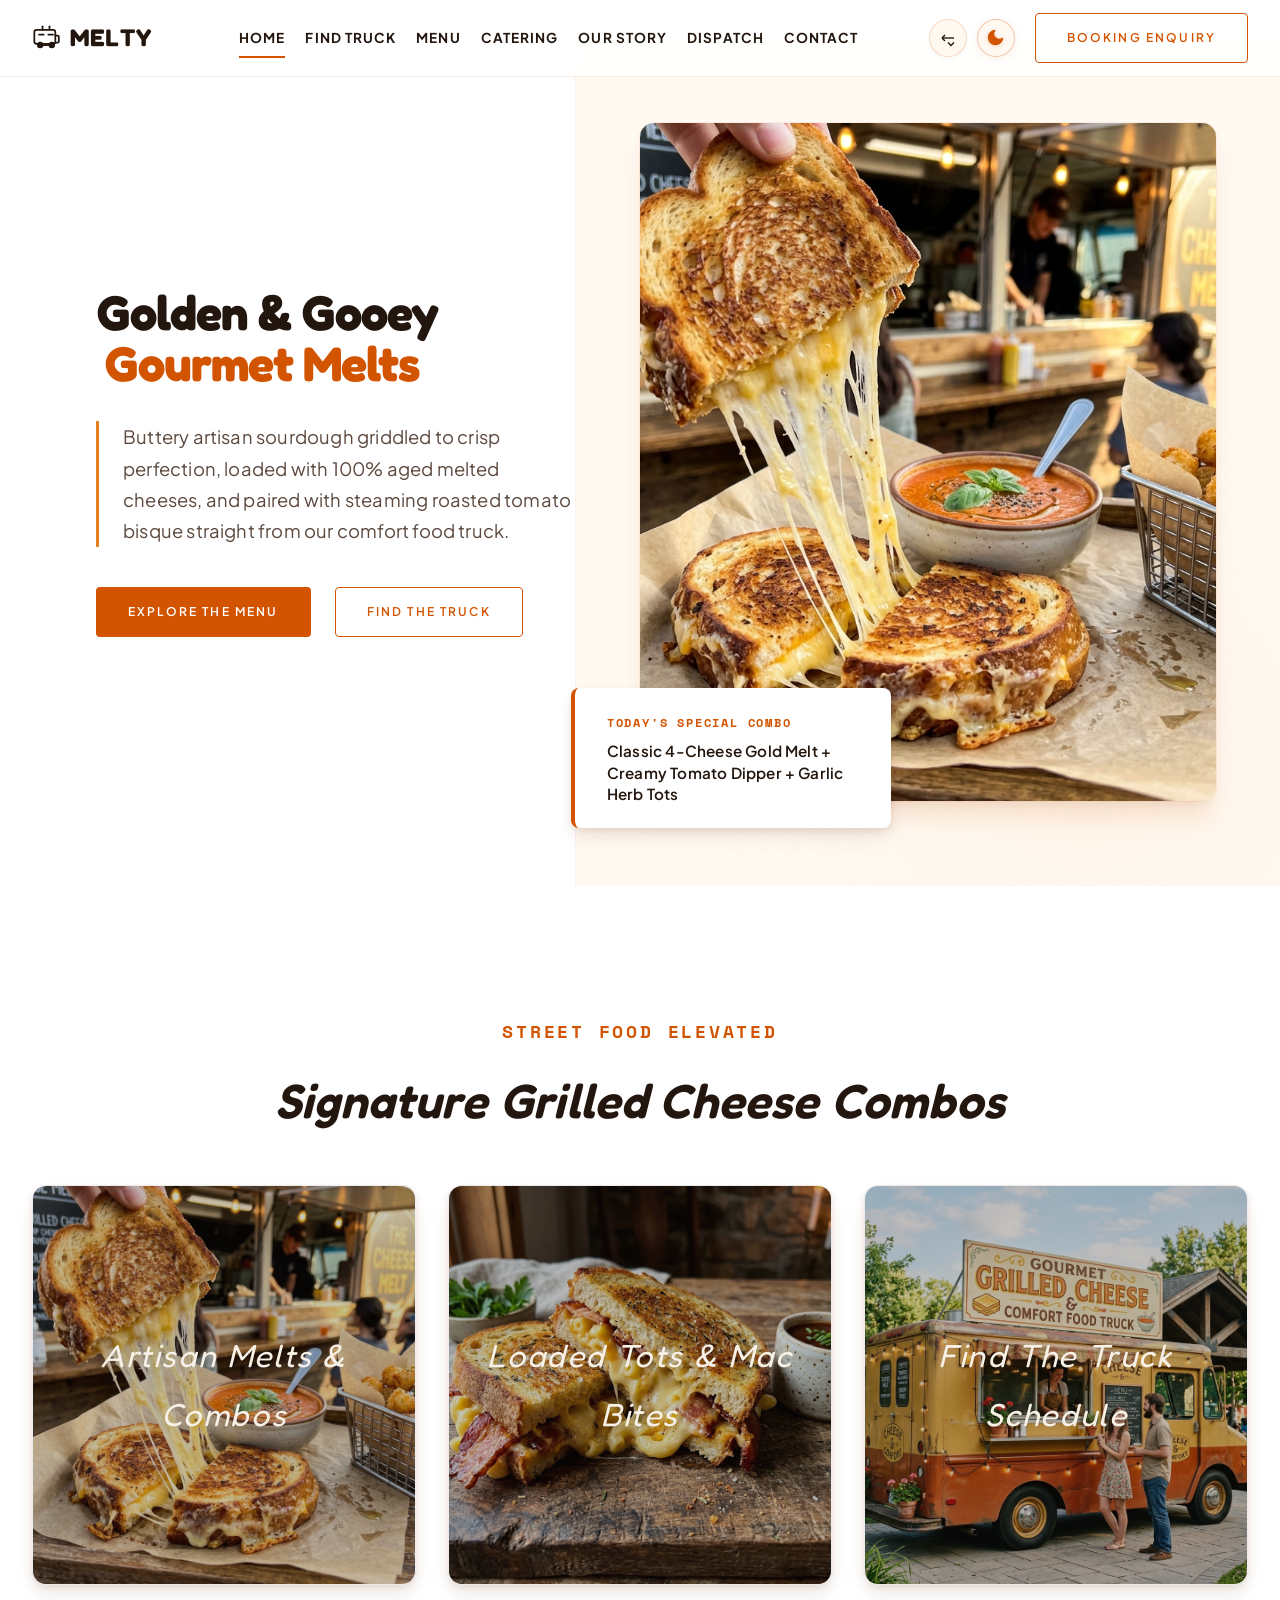
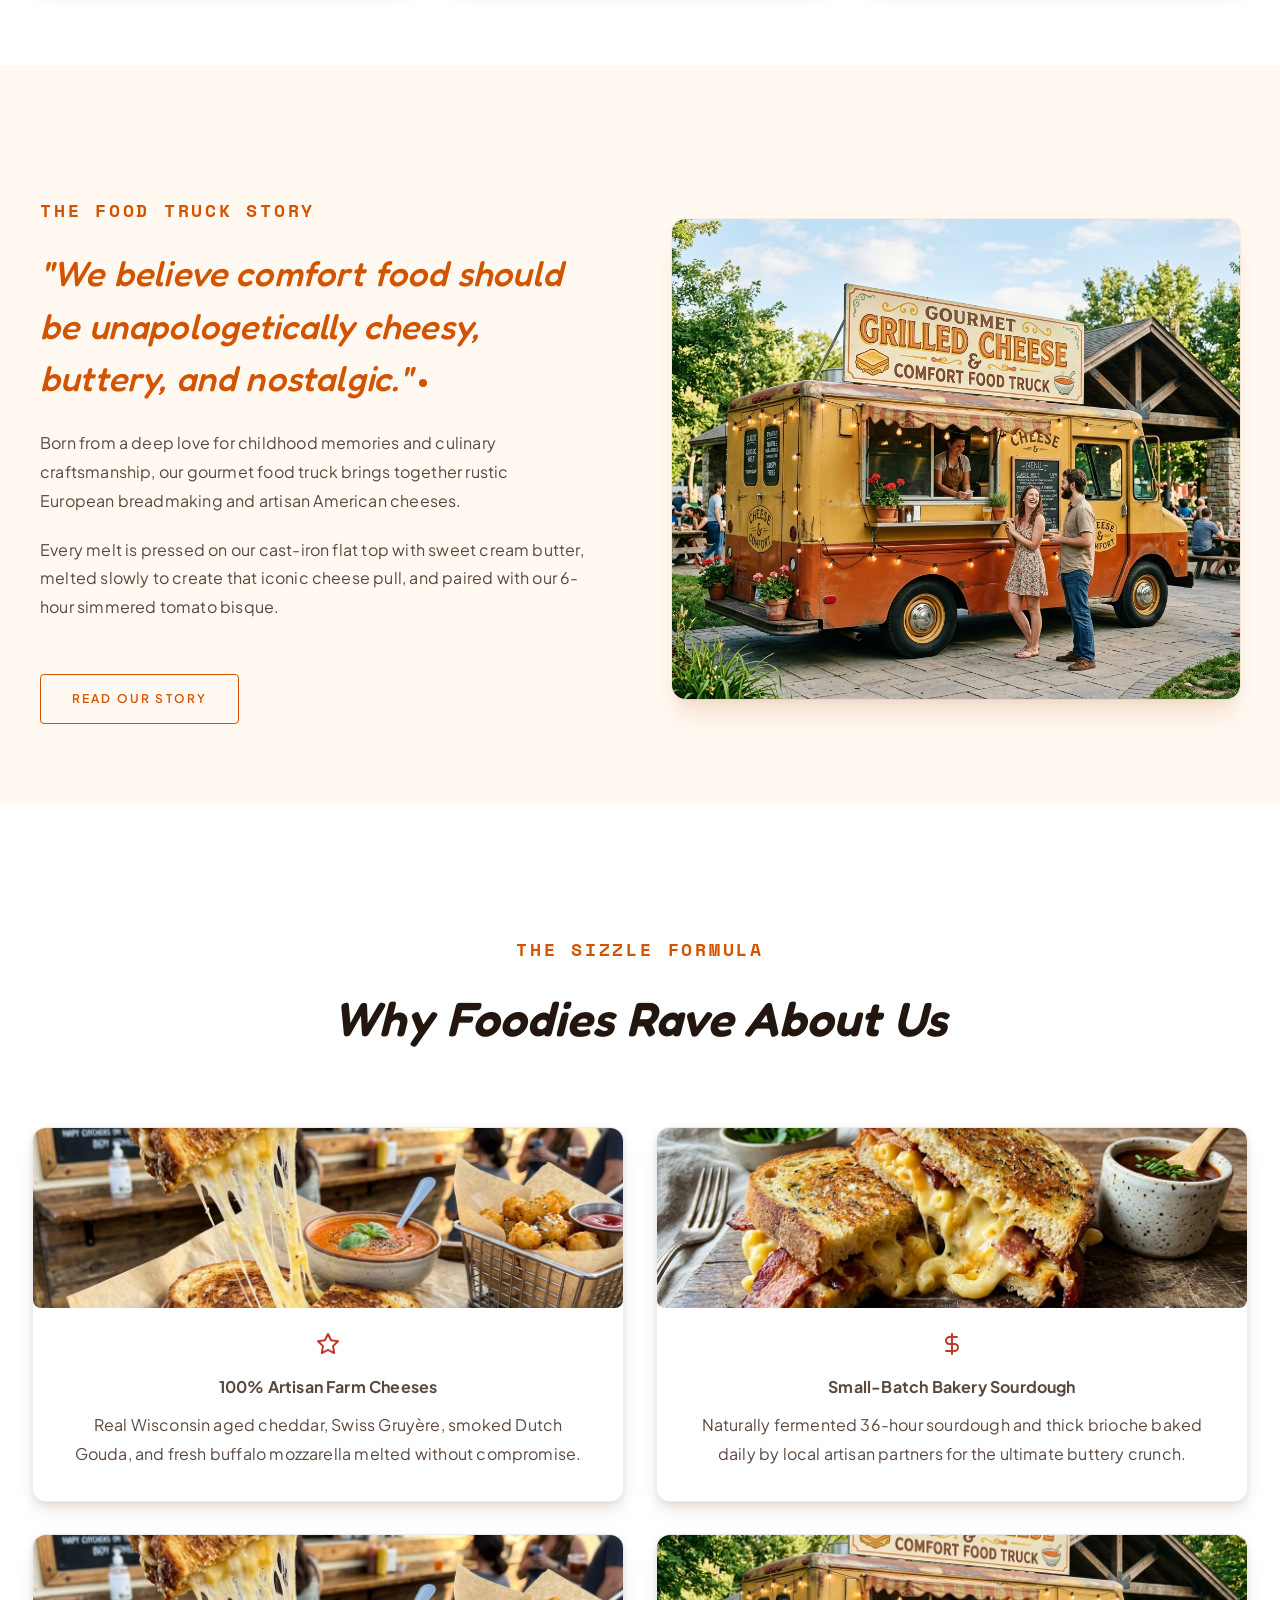
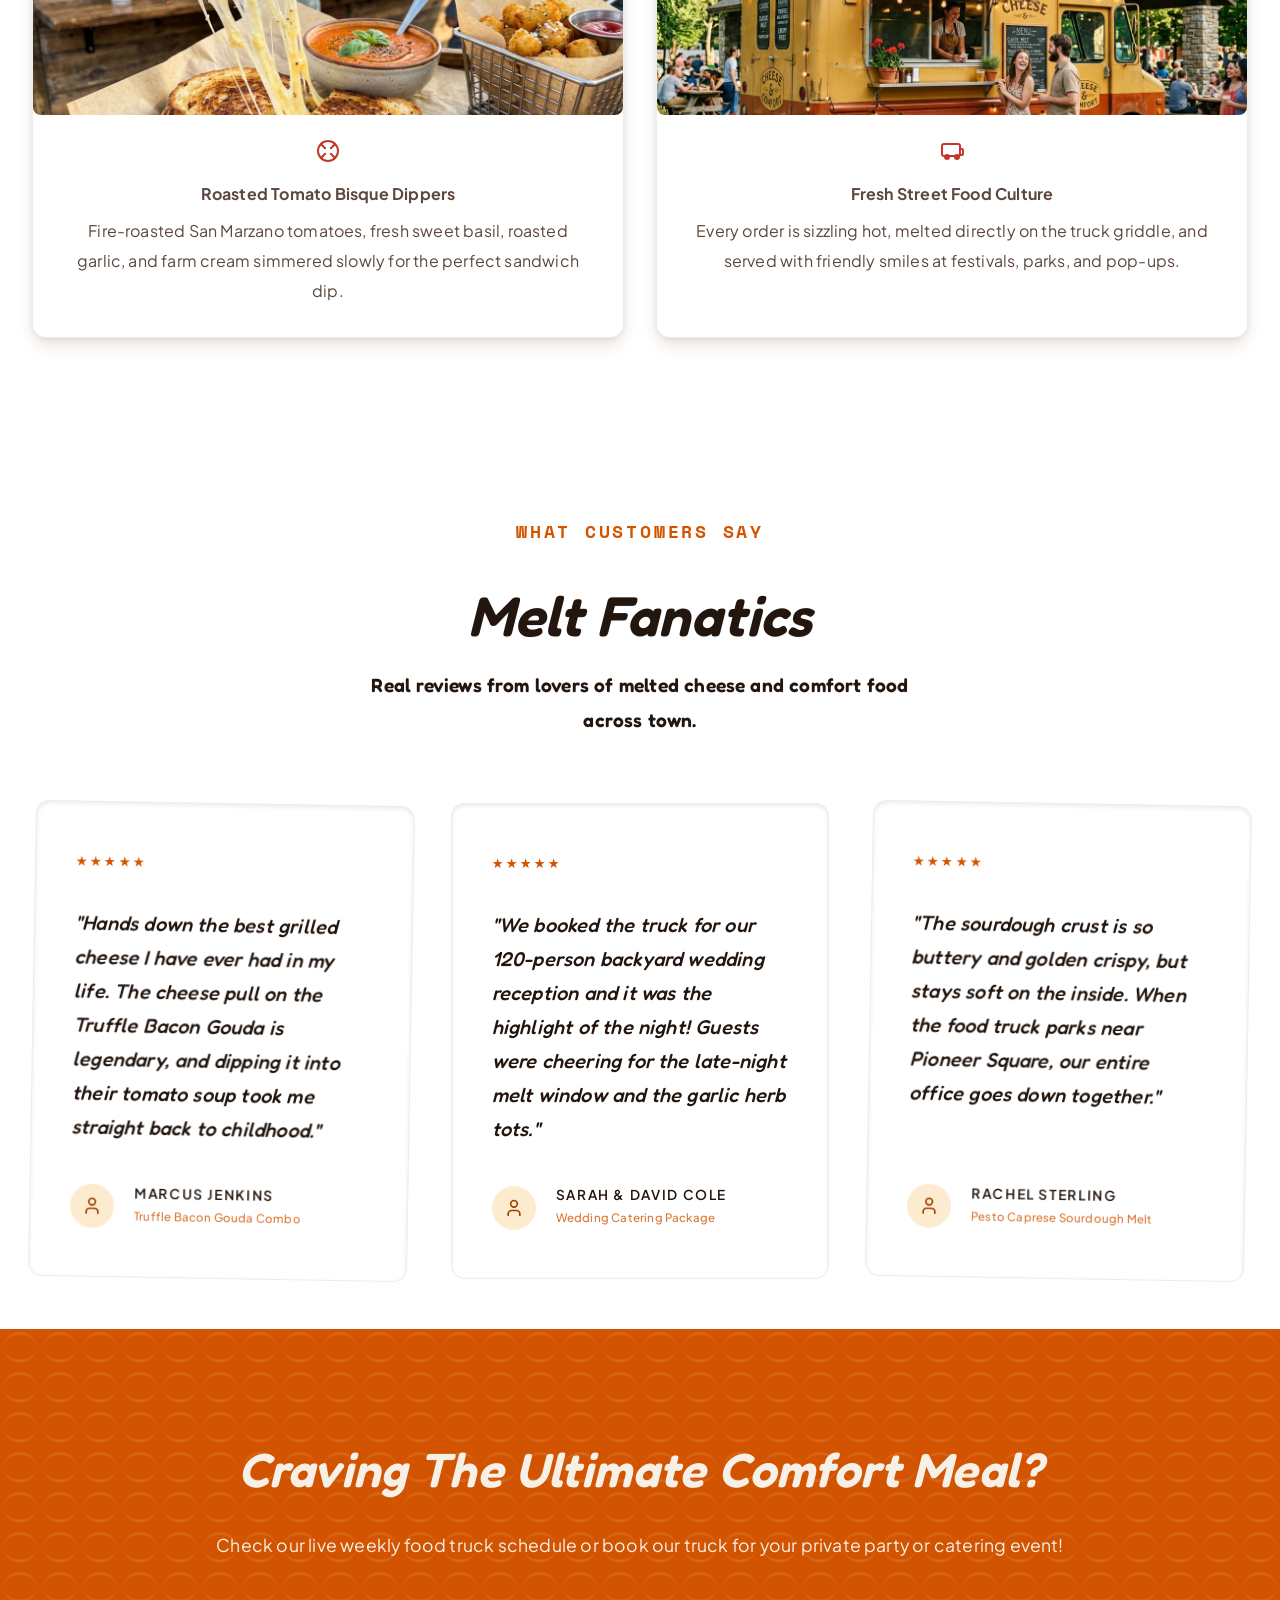
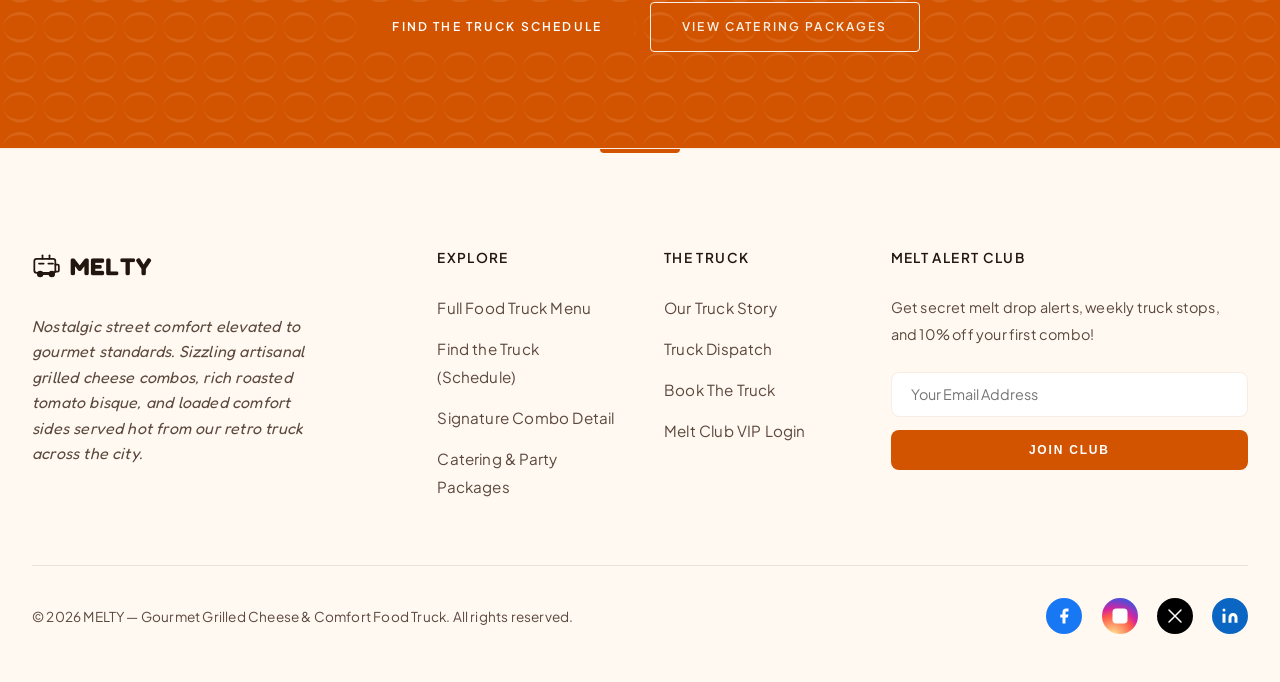
==== commit 1dccee27: "Update Gourmet Grilled Cheese website: header theme toggle icon fix and reorder Find Truck in nav" ====
--- a/index.html
+++ b/index.html
@@ -4,15 +4,16 @@
 <head>
     <meta charset="UTF-8">
     <meta name="viewport" content="width=device-width, initial-scale=1.0">
-    <title>Foliage Studio | Handmade Paper & Stationery</title>
+    <title>Gourmet Grilled Cheese & Comfort Food Truck | Signature Melts & Comfort Classics</title>
+    <link rel="icon" type="image/svg+xml" href="data:image/svg+xml,<svg xmlns='http://www.w3.org/2000/svg' viewBox='0 0 24 24'><text y='20' font-size='20'>🧀</text></svg>">
     <meta name="description"
-        content="Pressed. Crafted. Remembered. Discover artisanal, tactile handmade paper and stationery.">
+        content="Playful, nostalgic gourmet grilled cheese combos, velvety roasted tomato bisque, and loaded comfort sides served hot from our vintage food truck. Find our stops or book catering today!">
 
     <!-- Google Fonts -->
     <link rel="preconnect" href="https://fonts.googleapis.com">
     <link rel="preconnect" href="https://fonts.gstatic.com" crossorigin>
     <link
-        href="https://fonts.googleapis.com/css2?family=Cormorant+Garamond:ital,wght@0,300;0,400;1,300;1,400&family=Jost:wght@300;500;600&family=Courier+Prime&display=swap"
+        href="https://fonts.googleapis.com/css2?family=Fredoka:wght@400;500;600;700&family=Plus+Jakarta+Sans:wght@400;500;600;700;800&family=Space+Mono&display=swap"
         rel="stylesheet">
 
     <link rel="stylesheet" href="assets/css/styles.css">
@@ -24,7 +25,6 @@
     <svg style="position: absolute; width: 1px; height: 1px; top: -9999px;" version="1.1"
         xmlns="http://www.w3.org/2000/svg" xmlns:xlink="http://www.w3.org/1999/xlink">
         <defs>
-            <!-- Ink Bleed Clip Path -->
             <clipPath id="ink-bleed">
                 <rect width="100%" height="100%" x="-100%" y="0">
                     <animate attributeName="x" from="-100%" to="0%" dur="2s" fill="freeze" calcMode="spline"
@@ -37,22 +37,31 @@
     <!-- Global Header -->
     <header class="site-header">
         <a href="index.html" class="brand-logo">
-            <svg xmlns="http://www.w3.org/2000/svg" viewBox="0 0 24 24">
-                <path d="M12 2C8 6 4 12 8 18c2.5 3.5 6.5 4 8 0 4-10-4-16-4-16z" />
-                <circle cx="16" cy="7" r="1.5" class="brand-dot" />
+            <svg xmlns="http://www.w3.org/2000/svg" viewBox="0 0 24 24" fill="none" stroke="currentColor"
+                stroke-width="1.8" stroke-linecap="round" stroke-linejoin="round">
+                <rect width="18" height="12" x="2" y="5" rx="2" />
+                <path d="M20 10h2a1 1 0 0 1 1 1v4a1 1 0 0 1-1 1h-2" />
+                <circle cx="7" cy="18" r="2" fill="currentColor" />
+                <circle cx="17" cy="18" r="2" fill="currentColor" />
+                <path d="M6 9h4" />
+                <path d="M14 9h4" />
+                <path d="M9 18h6" />
+                <path d="M9 2v3" />
+                <path d="M15 2v3" />
             </svg>
-            Foliage Studio
+            MELTY
         </a>
 
         <!-- Main Nav -->
         <nav class="nav-links">
             <a href="index.html" class="active">Home</a>
-            <a href="home-2.html">Home 2</a>
-            <a href="shop.html">Shop</a>
-            <a href="product.html">Product</a>
-            <a href="about.html">About</a>
-            <a href="journal.html">Journal</a>
+            <a href="home-2.html">Find Truck</a>
+            <a href="shop.html">Menu</a>
+            <a href="pricing.html">Catering</a>
+            <a href="about.html">Our Story</a>
+            <a href="journal.html">Dispatch</a>
             <a href="contact.html">Contact</a>
+            <a href="contact.html" class="mobile-only btn-secondary">Booking Enquiry</a>
         </nav>
 
         <!-- Right Actions -->
@@ -67,16 +76,26 @@
                         <path d="m20 18-4 4-4-4" />
                     </svg>
                 </button>
-                <button class="header-icon theme-toggle" aria-label="Toggle Dark Mode">
-                    <svg xmlns="http://www.w3.org/2000/svg" viewBox="0 0 24 24" fill="none" stroke="currentColor">
-                        <path d="M12 3a6 6 0 0 0 9 9 9 9 0 1 1-9-9Z" />
+                <button class="header-icon theme-toggle" aria-label="Switch to Dark Mode" title="Switch to Dark Mode">
+                    <svg class="sun-icon" xmlns="http://www.w3.org/2000/svg" viewBox="0 0 24 24" fill="none" stroke="currentColor" stroke-width="2" stroke-linecap="round" stroke-linejoin="round">
+                        <circle cx="12" cy="12" r="4" />
+                        <path d="M12 2v2" />
+                        <path d="M12 20v2" />
+                        <path d="m4.93 4.93 1.41 1.41" />
+                        <path d="m17.66 17.66 1.41 1.41" />
+                        <path d="M2 12h2" />
+                        <path d="M20 12h2" />
+                        <path d="m6.34 17.66-1.41 1.41" />
+                        <path d="m19.07 4.93-1.41 1.41" />
+                    </svg>
+                    <svg class="moon-icon" xmlns="http://www.w3.org/2000/svg" viewBox="0 0 24 24" fill="currentColor" stroke="currentColor" stroke-width="1.5" stroke-linecap="round" stroke-linejoin="round">
+                        <path d="M21 12.79A9 9 0 1 1 11.21 3 7 7 0 0 0 21 12.79z" />
                     </svg>
                 </button>
             </div>
 
             <div class="header-ctas">
-                <!-- Wishlist text inside btn on desktop -->
-                <a href="login.html" class="btn-secondary">Wishlist</a>
+                <a href="contact.html" class="btn-secondary">Booking Enquiry</a>
             </div>
 
             <!-- Mobile Menu Toggle -->
@@ -93,174 +112,226 @@
     </header>
 
     <main>
-        <!-- SECTION 1: HERO (NEW UNIQUE DESIGN) -->
+        <!-- SECTION 1: HERO -->
         <style>
             .new-hero {
-                min-height: 90vh;
+                height: calc(100vh - 52px);
+                min-height: 540px;
                 display: flex;
                 align-items: center;
                 position: relative;
-                padding: 6rem 2rem;
+                padding: 0;
                 overflow: hidden;
                 background-color: var(--bg-surface);
+            }
+
+            .hero-bg-accent {
+                position: absolute;
+                top: 0;
+                left: 0;
+                width: 45%;
+                height: 100%;
+                background-color: var(--bg-card);
+                border-right: 1px solid rgba(211, 84, 0, 0.08);
+                z-index: 1;
             }
 
             .new-hero-grid {
                 display: grid;
                 grid-template-columns: 1fr 1fr;
-                gap: 4rem;
-                max-width: 1300px;
-                margin: 0 auto;
+                gap: 0;
+                width: 100%;
+                height: 100%;
+                max-width: 100%;
+                margin: 0;
                 align-items: center;
                 position: relative;
                 z-index: 5;
             }
 
-            @media (max-width: 900px) {
+            @media (max-width: 1024px) {
+                .new-hero {
+                    height: auto;
+                    padding: 4rem 0;
+                }
+
                 .new-hero-grid {
                     grid-template-columns: 1fr;
-                    text-align: center;
                 }
+
+                .hero-bg-accent {
+                    display: none;
+                }
+            }
+
+            .hero-text-content {
+                padding: 0 10% 0 15%;
+                z-index: 10;
             }
 
             .hero-text-content h1 {
-                font-size: clamp(3rem, 7vw, 5.5rem);
-                line-height: 1.1;
+                font-size: clamp(2.25rem, 3.8vw, 3.25rem);
+                line-height: 1.05;
                 color: var(--text-ink);
                 margin-bottom: 2rem;
+                font-weight: 700;
+                letter-spacing: -0.02em;
+                position: relative;
+            }
+
+            .hero-text-content h1 span {
+                display: block;
+            }
+
+            .hero-text-content h1 .accent-word {
+                color: var(--color-primary);
                 font-style: normal;
+                font-family: var(--font-display);
+                margin-left: 0.5rem;
             }
 
             .hero-text-content p {
-                font-size: 1.25rem;
+                font-size: 1.15rem;
                 color: var(--text-muted);
-                max-width: 500px;
-                margin-bottom: 3rem;
-            }
-
-            @media (max-width: 900px) {
-                .hero-text-content p {
-                    margin-left: auto;
-                    margin-right: auto;
-                }
-
-                .hero-ctas {
-                    justify-content: center !important;
-                }
-            }
-
-            .hero-images-wrapper {
+                max-width: 480px;
+                margin-bottom: 2.5rem;
+                line-height: 1.7;
+                border-left: 3px solid var(--color-primary-mid);
+                padding-left: 1.5rem;
+            }
+
+            .hero-images-container {
                 position: relative;
-                height: 600px;
-            }
-
-            .hero-img-single {
-                position: absolute;
-                width: 90%;
-                height: 90%;
-                right: 0;
-                top: 50%;
-                transform: translateY(-50%);
-                object-fit: cover;
-                border-radius: var(--radius-lg);
-                box-shadow: 0 30px 60px rgba(0, 0, 0, 0.15);
-                animation: floatHeroImage 8s ease-in-out infinite;
-                z-index: 2;
-            }
-
-            @keyframes floatHeroImage {
-                0% {
-                    transform: translateY(-50%) rotate(-1deg);
-                }
-
-                50% {
-                    transform: translateY(-52%) rotate(1deg);
-                }
-
-                100% {
-                    transform: translateY(-50%) rotate(-1deg);
-                }
-            }
-
-            .sweep-in {
-                clip-path: polygon(0 0, 0 0, 0 100%, 0 100%);
-                animation: sweepInText 1.5s cubic-bezier(0.2, 0.8, 0.2, 1) forwards;
-            }
-
-            @keyframes sweepInText {
-                to {
-                    clip-path: polygon(0 0, 100% 0, 100% 100%, 0 100%);
-                }
-            }
-
-            .fade-up-delay {
-                opacity: 0;
-                transform: translateY(30px);
-                animation: fadeUpItem 1s cubic-bezier(0.2, 0.8, 0.2, 1) forwards;
-                animation-delay: 0.8s;
-            }
-
-            .fade-up-delay-2 {
-                opacity: 0;
-                transform: translateY(30px);
-                animation: fadeUpItem 1s cubic-bezier(0.2, 0.8, 0.2, 1) forwards;
-                animation-delay: 1.1s;
-            }
-
-            @keyframes fadeUpItem {
-                to {
-                    opacity: 1;
-                    transform: translateY(0);
-                }
-            }
-
-            .hero-blur-blob {
-                position: absolute;
-                width: 600px;
-                height: 600px;
-                background: radial-gradient(circle, var(--color-primary-light) 0%, transparent 70%);
-                top: -200px;
-                right: -200px;
-                opacity: 0.5;
-                pointer-events: none;
-                z-index: 1;
-            }
-
-            [data-theme="dark"] .new-hero {
-                background-color: var(--bg-dark-surface);
-            }
-
-
-
-            .about-img-single {
+                height: 100%;
+                display: flex;
+                align-items: center;
+                padding-right: 10%;
+            }
+
+            .hero-img-stack {
+                position: relative;
+                width: 100%;
+                height: 80%;
+            }
+
+            .hero-img-main {
                 width: 100%;
                 height: 100%;
                 object-fit: cover;
                 border-radius: var(--radius-lg);
                 box-shadow: var(--shadow-lift);
             }
+
+            .hero-floating-card {
+                position: absolute;
+                bottom: -4%;
+                left: -12%;
+                background: var(--bg-card);
+                padding: 1.5rem 2rem;
+                border-radius: var(--radius-md);
+                box-shadow: var(--shadow-float);
+                z-index: 20;
+                max-width: 320px;
+                border-left: 4px solid var(--color-primary);
+                animation: floatUp 6s ease-in-out infinite;
+            }
+
+            @keyframes floatUp {
+                0%, 100% { transform: translateY(0); }
+                50% { transform: translateY(-12px); }
+            }
+
+            .hero-floating-card h4 {
+                font-family: var(--font-mono);
+                font-size: 0.75rem;
+                text-transform: uppercase;
+                letter-spacing: 0.15em;
+                color: var(--color-primary);
+                margin-bottom: 0.4rem;
+            }
+
+            .hero-floating-card p {
+                margin: 0;
+                font-size: 0.95rem;
+                line-height: 1.4;
+                font-weight: 600;
+                color: var(--text-ink);
+            }
+
+            .hero-glow {
+                position: absolute;
+                width: 50%;
+                height: 50%;
+                background: radial-gradient(circle, var(--color-primary-light) 0%, transparent 70%);
+                bottom: -10%;
+                right: -10%;
+                opacity: 0.35;
+                filter: blur(80px);
+                z-index: 0;
+            }
+
+            .new-hero .hero-ctas {
+                display: flex;
+                gap: 1.5rem;
+                align-items: center;
+                justify-content: flex-start !important;
+                width: 100%;
+                flex-wrap: wrap;
+            }
+
+            @media (max-width: 1024px) {
+                .new-hero {
+                    height: auto;
+                    min-height: calc(100vh - 52px);
+                    padding: 5rem 0 3rem;
+                }
+                .new-hero-grid { grid-template-columns: 1fr; }
+                .hero-bg-accent { display: none; }
+                .hero-text-content { padding: 0 2rem; }
+                .hero-images-container { padding-right: 0; margin-top: 2.5rem; }
+                .hero-floating-card { left: 5%; bottom: 5%; }
+            }
+
+            @media (max-width: 768px) {
+                .hero-text-content { padding: 0 1.5rem; text-align: center; }
+                .hero-text-content h1 { font-size: clamp(1.85rem, 6vw, 2.4rem); }
+                .hero-text-content p { margin: 0 auto 2.5rem; border-left: none; border-top: 3px solid var(--color-primary-mid); padding: 1.25rem 0 0; }
+                .new-hero .hero-ctas { justify-content: center !important; }
+                .hero-images-container { min-height: 320px; }
+                .hero-floating-card { position: relative; left: auto; bottom: auto; margin: 1rem auto 0; text-align: left; }
+            }
         </style>
 
-        <section class="new-hero paper-texture">
-            <div class="hero-blur-blob"></div>
+        <section class="new-hero">
+            <div class="hero-bg-accent"></div>
+            <div class="hero-glow"></div>
+
             <div class="new-hero-grid">
                 <div class="hero-text-content">
-                    <h1 class="sweep-in">The Weight<br>of Words</h1>
-                    <p class="fade-up-delay">Elevate your correspondence with handmade, wildly textured paper that
-                        breathes history into every stroke of the pen.</p>
-                    <div class="hero-ctas fade-up-delay-2" style="justify-content: flex-start;">
-                        <a href="shop.html" class="btn-primary">Shop The Collection</a>
-                        <a href="about.html" class="btn-secondary">Our Manifesto</a>
-                    </div>
-                </div>
-                <div class="hero-images-wrapper">
-                    <img class="hero-img-single sweep-in" src="assets/images/handmade_paper_hero.png"
-                        alt="Handmade paper and fine stationery">
+                    <h1 class="sweep-in">
+                        <span>Golden &amp; Gooey</span>
+                        <span class="accent-word">Gourmet Melts</span>
+                    </h1>
+                    <p class="fade-up-delay">Buttery artisan sourdough griddled to crisp perfection, loaded with 100% aged melted cheeses, and paired with steaming roasted tomato bisque straight from our comfort food truck.</p>
+                    <div class="hero-ctas fade-up-delay-2">
+                        <a href="shop.html" class="btn-primary">Explore The Menu</a>
+                        <a href="home-2.html" class="btn-secondary">Find The Truck</a>
+                    </div>
+                </div>
+
+                <div class="hero-images-container">
+                    <div class="hero-img-stack">
+                        <img src="assets/images/hero_grilled_cheese.jpg" alt="Gourmet Grilled Cheese & Roasted Tomato Bisque" class="hero-img-main">
+                        <div class="hero-floating-card">
+                            <h4>TODAY'S SPECIAL COMBO</h4>
+                            <p>Classic 4-Cheese Gold Melt + Creamy Tomato Dipper + Garlic Herb Tots</p>
+                        </div>
+                    </div>
                 </div>
             </div>
         </section>
 
-        <!-- SECTION 2: SHOP CATEGORIES (Overlaps Hero -60px, z-index 2) -->
+        <!-- SECTION 2: SIGNATURE COMBOS / CATEGORIES -->
         <section class="section-overlap z-2" style="background:var(--bg-primary);">
             <div class="section-divider-top divider-bg-primary">
                 <svg viewBox="0 0 1200 120" preserveAspectRatio="none">
@@ -276,27 +347,32 @@
                 </svg>
             </div>
 
+            <div style="text-align: center; margin-bottom: 2.5rem;" class="stagger-container">
+                <h3 class="stagger-item" style="color:var(--color-primary); font-family:var(--font-mono); text-transform:uppercase; letter-spacing:0.15em;">Street Food Elevated</h3>
+                <h2 class="stagger-item" style="font-size:clamp(2rem, 4vw, 3rem); margin-top:0.5rem;">Signature Grilled Cheese Combos</h2>
+            </div>
+
             <div class="grid grid-3 stagger-container">
                 <a href="shop.html" class="category-card stagger-item card">
-                    <img src="assets/images/notebooks_category.png" alt="Notebooks">
+                    <img src="assets/images/hero_grilled_cheese.jpg" alt="Signature Melts">
                     <div class="category-overlay"></div>
-                    <h2 class="category-title">Notebooks</h2>
+                    <h2 class="category-title">Artisan Melts &amp; Combos</h2>
                 </a>
                 <a href="shop.html" class="category-card stagger-item card">
-                    <img src="assets/images/wedding_stationery_category.png" alt="Wedding Stationery">
+                    <img src="assets/images/truffle_bacon_melt.jpg" alt="Comfort Food Sides">
                     <div class="category-overlay"></div>
-                    <h2 class="category-title">Wedding Stationery</h2>
+                    <h2 class="category-title">Loaded Tots &amp; Mac Bites</h2>
                 </a>
-                <a href="shop.html" class="category-card stagger-item card">
-                    <img src="assets/images/gift_wraps_category.png" alt="Gift Wraps">
+                <a href="home-2.html" class="category-card stagger-item card">
+                    <img src="assets/images/food_truck_exterior.jpg" alt="Find the Food Truck">
                     <div class="category-overlay"></div>
-                    <h2 class="category-title">Gift Wraps</h2>
+                    <h2 class="category-title">Find The Truck Schedule</h2>
                 </a>
             </div>
         </section>
 
-        <!-- SECTION 3: ABOUT / STUDIO STORY (Overlaps Shop -40px, z-index 3) -->
-        <section class="section-overlap z-3 paper-texture" style="background:var(--bg-surface);">
+        <!-- SECTION 3: ABOUT / FOOD TRUCK STORY -->
+        <section id="home-studio-story" class="section-overlap z-3 paper-texture" style="background:var(--bg-surface);">
             <div class="section-divider-top divider-bg-surface">
                 <svg viewBox="0 0 1200 120" preserveAspectRatio="none">
                     <path
@@ -307,23 +383,20 @@
 
             <div class="about-split stagger-container">
                 <div class="about-text stagger-item">
-                    <h3>Our Studio Story</h3>
-                    <h2 class="pull-quote">"We believe paper should breathe, hold memory, and whisper to the
-                        touch."<span class="ink-dot"></span></h2>
-                    <p>At Foliage Studio, every sheet is pulled by hand, slowly dried, and meticulously inspected. We
-                        merge traditional vat-making techniques with contemporary design to create heirloom quality
-                        pieces.</p>
-                    <p>There is magic in the imperfections—the deckled edges, the stray botanical fragments, the subtle
-                        variations in thickness. This is where character is born.</p>
-                    <a href="about.html" class="btn-secondary" style="margin-top: 2rem;">Read Our Process</a>
+                    <h3 style="color:var(--color-primary); font-family:var(--font-mono); text-transform:uppercase; letter-spacing:0.15em;">The Food Truck Story</h3>
+                    <h2 class="pull-quote">"We believe comfort food should be unapologetically cheesy, buttery, and nostalgic."<span class="ink-dot"></span></h2>
+                    <p>Born from a deep love for childhood memories and culinary craftsmanship, our gourmet food truck brings together rustic European breadmaking and artisan American cheeses.</p>
+                    <p>Every melt is pressed on our cast-iron flat top with sweet cream butter, melted slowly to create that iconic cheese pull, and paired with our 6-hour simmered tomato bisque.</p>
+                    <a href="about.html" class="btn-secondary" style="margin-top: 2rem;">Read Our Story</a>
                 </div>
                 <div class="about-images stagger-item">
-                    <img src="assets/images/our_studio_story.png" alt="Artisanal paper making process" class="about-img-single">
+                    <img src="assets/images/food_truck_exterior.jpg" alt="Gourmet Grilled Cheese Food Truck"
+                        class="about-img-single" style="border-radius:var(--radius-lg); box-shadow:var(--shadow-lift);">
                 </div>
             </div>
         </section>
 
-        <!-- SECTION 4: FEATURES / CRAFT HIGHLIGHTS (Overlaps About -50px, z-index 4) -->
+        <!-- SECTION 4: CRAFT HIGHLIGHTS -->
         <section class="section-overlap z-4 paper-texture" style="background:var(--bg-primary);">
             <div class="section-divider-top divider-bg-primary">
                 <svg viewBox="0 0 1200 120" preserveAspectRatio="none">
@@ -334,73 +407,140 @@
             </div>
 
             <div style="text-align: center; margin-bottom: 3rem;" class="stagger-container">
-                <h3 class="stagger-item">The Artisan Difference</h3>
-                <h2 class="stagger-item" style="margin-top: 0.5rem;">Why Foliage Studio?</h2>
+                <h3 class="stagger-item" style="color:var(--color-primary); font-family:var(--font-mono); text-transform:uppercase; letter-spacing:0.15em;">The Sizzle Formula</h3>
+                <h2 class="stagger-item" style="margin-top: 0.5rem; font-size:clamp(2rem, 4vw, 3rem);">Why Foodies Rave About Us</h2>
             </div>
 
             <div class="grid grid-2 feature-grid stagger-container">
-                <div class="card card-align-left stagger-item">
+                <div class="card stagger-item">
+                    <div class="card-image-wrap" style="height:180px; overflow:hidden; border-radius:var(--radius-md);">
+                        <img src="assets/images/hero_grilled_cheese.jpg" alt="Artisan Cheese Blend" style="width:100%; height:100%; object-fit:cover;">
+                    </div>
+                    <svg class="card-icon" xmlns="http://www.w3.org/2000/svg" width="24" height="24" viewBox="0 0 24 24"
+                        fill="none" stroke="currentColor" stroke-width="2" stroke-linecap="round"
+                        stroke-linejoin="round">
+                        <polygon points="12 2 15.09 8.26 22 9.27 17 14.14 18.18 21.02 12 17.77 5.82 21.02 7 14.14 2 9.27 8.91 8.26 12 2"></polygon>
+                    </svg>
+                    <h4>100% Artisan Farm Cheeses</h4>
+                    <p style="margin-top:0.5rem;">Real Wisconsin aged cheddar, Swiss Gruyère, smoked Dutch Gouda, and fresh buffalo mozzarella melted without compromise.</p>
+                </div>
+
+                <div class="card stagger-item">
+                    <div class="card-image-wrap" style="height:180px; overflow:hidden; border-radius:var(--radius-md);">
+                        <img src="assets/images/truffle_bacon_melt.jpg" alt="Artisan Sourdough" style="width:100%; height:100%; object-fit:cover;">
+                    </div>
                     <svg class="card-icon" xmlns="http://www.w3.org/2000/svg" width="24" height="24" viewBox="0 0 24 24"
                         fill="none" stroke="currentColor" stroke-width="2" stroke-linecap="round"
                         stroke-linejoin="round">
                         <path d="M12 2v20" />
                         <path d="M17 5H9.5a3.5 3.5 0 0 0 0 7h5a3.5 3.5 0 0 1 0 7H6" />
                     </svg>
-                    <h4>100% Cotton Rag</h4>
-                    <p style="margin-top:0.5rem;">Archival quality, acid-free paper pulped from textile offcuts. Kind to
-                        the earth, magnificent to hold.</p>
-                </div>
-                <div class="card card-align-right stagger-item">
-                    <!-- Lucide leaf -->
+                    <h4>Small-Batch Bakery Sourdough</h4>
+                    <p style="margin-top:0.5rem;">Naturally fermented 36-hour sourdough and thick brioche baked daily by local artisan partners for the ultimate buttery crunch.</p>
+                </div>
+
+                <div class="card stagger-item">
+                    <div class="card-image-wrap" style="height:180px; overflow:hidden; border-radius:var(--radius-md);">
+                        <img src="assets/images/hero_grilled_cheese.jpg" alt="Tomato Bisque Dipper" style="width:100%; height:100%; object-fit:cover;">
+                    </div>
                     <svg class="card-icon" xmlns="http://www.w3.org/2000/svg" width="24" height="24" viewBox="0 0 24 24"
                         fill="none" stroke="currentColor" stroke-width="2" stroke-linecap="round"
                         stroke-linejoin="round">
-                        <path d="M11 20A7 7 0 0 1 9.8 6.1C15.5 5 17 4.48 19 2c1 2 2 4.18 2 8 0 5.5-4.78 10-10 10Z" />
-                        <path d="M2 21c0-3 1.85-5.36 5.08-6C9.5 14.52 12 13 13 12" />
-                    </svg>
-                    <h4>Botanical Inclusions</h4>
-                    <p style="margin-top:0.5rem;">Real, hand-foraged leaves and petals trapped within the fibers. Each
-                        sheet is a unique landscape.</p>
-                </div>
-                <div class="card card-align-left stagger-item">
+                        <circle cx="12" cy="12" r="10"></circle>
+                        <path d="m4.93 4.93 4.24 4.24"></path>
+                        <path d="m14.83 9.17 4.24-4.24"></path>
+                        <path d="m14.83 14.83 4.24 4.24"></path>
+                        <path d="m9.17 14.83-4.24 4.24"></path>
+                    </svg>
+                    <h4>Roasted Tomato Bisque Dippers</h4>
+                    <p style="margin-top:0.5rem;">Fire-roasted San Marzano tomatoes, fresh sweet basil, roasted garlic, and farm cream simmered slowly for the perfect sandwich dip.</p>
+                </div>
+
+                <div class="card stagger-item">
+                    <div class="card-image-wrap" style="height:180px; overflow:hidden; border-radius:var(--radius-md);">
+                        <img src="assets/images/food_truck_exterior.jpg" alt="Fresh Griddle Cooking" style="width:100%; height:100%; object-fit:cover;">
+                    </div>
                     <svg class="card-icon" xmlns="http://www.w3.org/2000/svg" width="24" height="24" viewBox="0 0 24 24"
                         fill="none" stroke="currentColor" stroke-width="2" stroke-linecap="round"
                         stroke-linejoin="round">
-                        <rect width="20" height="14" x="2" y="5" rx="2" />
-                        <line x1="2" x2="22" y1="10" y2="10" />
-                    </svg>
-                    <h4>Deckled Edges</h4>
-                    <p style="margin-top:0.5rem;">True deckle edges naturally formed at the vat, offering that
-                        authentic, untamed organic finish.</p>
-                </div>
-                <div class="card card-align-right stagger-item">
-                    <!-- Pen tool/nib replacement using edit/feather -->
-                    <svg class="card-icon" xmlns="http://www.w3.org/2000/svg" width="24" height="24" viewBox="0 0 24 24"
-                        fill="none" stroke="currentColor" stroke-width="2" stroke-linecap="round"
-                        stroke-linejoin="round">
-                        <path d="M12 19l7-7 3 3-7 7-3-3z" />
-                        <path d="m18 13-1.5-7.5L2 2l3.5 14.5L13 18l5-5z" />
-                        <path d="m2 2 7.586 7.586" />
-                        <circle cx="11" cy="11" r="2" />
-                    </svg>
-                    <h4>Calligraphy Ready</h4>
-                    <p style="margin-top:0.5rem;">Internally sized for nib and ink compatibility, preventing spidering
-                        and bleeding on your custom suites.</p>
+                        <rect width="18" height="12" x="2" y="5" rx="2" />
+                        <path d="M20 10h2a1 1 0 0 1 1 1v4a1 1 0 0 1-1 1h-2" />
+                        <circle cx="7" cy="18" r="2" fill="currentColor" />
+                        <circle cx="17" cy="18" r="2" fill="currentColor" />
+                    </svg>
+                    <h4>Fresh Street Food Culture</h4>
+                    <p style="margin-top:0.5rem;">Every order is sizzling hot, melted directly on the truck griddle, and served with friendly smiles at festivals, parks, and pop-ups.</p>
                 </div>
             </div>
         </section>
 
         <!-- SECTION 5: TESTIMONIALS -->
-        <section class="section-overlap z-1 testimonials-section" style="background:var(--bg-card); padding-top:4rem;">
+        <section class="section-overlap z-1 testimonials-section" style="background:var(--bg-card); padding-top:6rem;">
             <div class="stagger-container">
-                <h3 class="stagger-item">Word of Mouth</h3>
-                <div class="testimonial-stack">
+                <div style="max-width: 600px; margin: 0 auto 4rem; text-align:center;">
+                    <h3 class="stagger-item" style="color:var(--color-primary); font-family:var(--font-mono); text-transform:uppercase; letter-spacing:0.15em;">What Customers Say</h3>
+                    <h2 class="stagger-item" style="font-size: clamp(2rem, 5vw, 3.5rem); margin-top: 1rem;">Melt Fanatics</h2>
+                    <p class="stagger-item"
+                        style="color: var(--text-ink); font-family: var(--font-display); font-size: 1.2rem; font-weight: 600;">
+                        Real reviews from lovers of melted cheese and comfort food across town.</p>
+                </div>
+
+                <div class="testimonial-grid stagger-container">
+                    <div class="testimonial-card stagger-item alternate">
+                        <div class="testimonial-stars">★★★★★</div>
+                        <p class="testimonial-text">"Hands down the best grilled cheese I have ever had in my life. The cheese pull on the Truffle Bacon Gouda is legendary, and dipping it into their tomato soup took me straight back to childhood."</p>
+                        <div class="testimonial-meta">
+                            <div class="author-init">
+                                <svg xmlns="http://www.w3.org/2000/svg" width="20" height="20" viewBox="0 0 24 24"
+                                    fill="none" stroke="currentColor" stroke-width="2" stroke-linecap="round"
+                                    stroke-linejoin="round">
+                                    <path d="M19 21v-2a4 4 0 0 0-4-4H9a4 4 0 0 0-4 4v2" />
+                                    <circle cx="12" cy="7" r="4" />
+                                </svg>
+                            </div>
+                            <div class="author-info">
+                                <p class="testimonial-author">Marcus Jenkins</p>
+                                <p class="testimonial-product">Truffle Bacon Gouda Combo</p>
+                            </div>
+                        </div>
+                    </div>
+
                     <div class="testimonial-card stagger-item">
-                        <span class="quote-mark">“</span>
-                        <p class="testimonial-text">"The paper feels like absolute poetry. I've been using it for all my
-                            high-end wedding invitations and my clients always swoon when they touch the envelopes."</p>
-                        <p class="testimonial-author">Eleanor R.</p>
-                        <p class="testimonial-product">Purchased: Sage Pressed Cotton Suites</p>
+                        <div class="testimonial-stars">★★★★★</div>
+                        <p class="testimonial-text">"We booked the truck for our 120-person backyard wedding reception and it was the highlight of the night! Guests were cheering for the late-night melt window and the garlic herb tots."</p>
+                        <div class="testimonial-meta">
+                            <div class="author-init">
+                                <svg xmlns="http://www.w3.org/2000/svg" width="20" height="20" viewBox="0 0 24 24"
+                                    fill="none" stroke="currentColor" stroke-width="2" stroke-linecap="round"
+                                    stroke-linejoin="round">
+                                    <path d="M19 21v-2a4 4 0 0 0-4-4H9a4 4 0 0 0-4 4v2" />
+                                    <circle cx="12" cy="7" r="4" />
+                                </svg>
+                            </div>
+                            <div class="author-info">
+                                <p class="testimonial-author">Sarah &amp; David Cole</p>
+                                <p class="testimonial-product">Wedding Catering Package</p>
+                            </div>
+                        </div>
+                    </div>
+
+                    <div class="testimonial-card stagger-item alternate">
+                        <div class="testimonial-stars">★★★★★</div>
+                        <p class="testimonial-text">"The sourdough crust is so buttery and golden crispy, but stays soft on the inside. When the food truck parks near Pioneer Square, our entire office goes down together."</p>
+                        <div class="testimonial-meta">
+                            <div class="author-init">
+                                <svg xmlns="http://www.w3.org/2000/svg" width="20" height="20" viewBox="0 0 24 24"
+                                    fill="none" stroke="currentColor" stroke-width="2" stroke-linecap="round"
+                                    stroke-linejoin="round">
+                                    <path d="M19 21v-2a4 4 0 0 0-4-4H9a4 4 0 0 0-4 4v2" />
+                                    <circle cx="12" cy="7" r="4" />
+                                </svg>
+                            </div>
+                            <div class="author-info">
+                                <p class="testimonial-author">Rachel Sterling</p>
+                                <p class="testimonial-product">Pesto Caprese Sourdough Melt</p>
+                            </div>
+                        </div>
                     </div>
                 </div>
             </div>
@@ -409,16 +549,13 @@
         <!-- SECTION 6: CTA BANNER -->
         <section class="cta-banner z-2" style="margin-top: -30px;">
             <div class="cta-banner-bg"></div>
-            <!-- Floating sheet svg top right -->
-            <svg class="floating-sheet-svg" viewBox="0 0 100 100">
-                <path d="M80 10 L20 30 L30 90 L90 70 Z" fill="rgba(247,240,230,0.1)" />
-                <path d="M85 15 L25 35 L35 95 L95 75 Z" fill="rgba(247,240,230,0.15)" />
-            </svg>
-
             <div class="stagger-container">
-                <h2 class="stagger-item">Crafted Slowly. Sent with Care.</h2>
-                <p class="stagger-item">Join our collector's circle for exclusive releases and studio notes.</p>
-                <a href="shop.html" class="btn-secondary stagger-item">Explore The Collection</a>
+                <h2 class="stagger-item">Craving The Ultimate Comfort Meal?</h2>
+                <p class="stagger-item">Check our live weekly food truck schedule or book our truck for your private party or catering event!</p>
+                <div style="display:flex; gap:1rem; justify-content:center; flex-wrap:wrap; margin-top:1.5rem;">
+                    <a href="home-2.html" class="btn-primary stagger-item">Find The Truck Schedule</a>
+                    <a href="pricing.html" class="btn-secondary stagger-item">View Catering Packages</a>
+                </div>
             </div>
         </section>
     </main>
@@ -428,47 +565,57 @@
         <div class="footer-grid">
             <div class="footer-brand">
                 <div class="brand-logo">
-                    <svg xmlns="http://www.w3.org/2000/svg" viewBox="0 0 24 24">
-                        <path d="M12 2C8 6 4 12 8 18c2.5 3.5 6.5 4 8 0 4-10-4-16-4-16z" />
-                        <circle cx="16" cy="7" r="1.5" class="brand-dot" />
-                    </svg>
-                    Foliage Studio
-                </div>
-                <p>Pressed. Crafted. Remembered.</p>
+                    <svg xmlns="http://www.w3.org/2000/svg" viewBox="0 0 24 24" fill="none" stroke="currentColor"
+                        stroke-width="1.8" stroke-linecap="round" stroke-linejoin="round">
+                        <rect width="18" height="12" x="2" y="5" rx="2" />
+                        <path d="M20 10h2a1 1 0 0 1 1 1v4a1 1 0 0 1-1 1h-2" />
+                        <circle cx="7" cy="18" r="2" fill="currentColor" />
+                        <circle cx="17" cy="18" r="2" fill="currentColor" />
+                        <path d="M6 9h4" />
+                        <path d="M14 9h4" />
+                        <path d="M9 18h6" />
+                        <path d="M9 2v3" />
+                        <path d="M15 2v3" />
+                    </svg>
+                    MELTY
+                </div>
+                <p>Nostalgic street comfort elevated to gourmet standards. Sizzling artisanal grilled cheese combos, rich roasted tomato bisque, and loaded comfort sides served hot from our retro truck across the city.</p>
             </div>
 
             <div>
                 <h3 class="footer-title">Explore</h3>
                 <nav class="footer-links">
-                    <a href="shop.html">Shop All</a>
-                    <a href="home-2.html">Premium Layout</a>
-                    <a href="product.html">Product Demo</a>
-                    <a href="pricing.html">Pricing Strategy</a>
+                    <a href="shop.html">Full Food Truck Menu</a>
+                    <a href="home-2.html">Find the Truck (Schedule)</a>
+                    <a href="product.html">Signature Combo Detail</a>
+                    <a href="pricing.html">Catering &amp; Party Packages</a>
                 </nav>
             </div>
 
             <div>
-                <h3 class="footer-title">Studio</h3>
+                <h3 class="footer-title">The Truck</h3>
                 <nav class="footer-links">
-                    <a href="contact.html">Contact Us</a>
-                    <a href="login.html">Login</a>
-                    <a href="register.html">Sign Up</a>
+                    <a href="about.html">Our Truck Story</a>
+                    <a href="journal.html">Truck Dispatch</a>
+                    <a href="contact.html">Book The Truck</a>
+                    <a href="login.html">Melt Club VIP Login</a>
                 </nav>
             </div>
 
             <div>
-                <h3 class="footer-title">The Journal</h3>
-                <p style="font-size:0.9rem; margin-bottom: 0.5rem;">Sign up for studio updates and exclusive releases.
+                <h3 class="footer-title">Melt Alert Club</h3>
+                <p style="font-size:0.9rem; margin-bottom: 0.5rem;">Get secret melt drop alerts, weekly truck stops, and 10% off your first combo!
                 </p>
                 <form class="newsletter-form" onsubmit="event.preventDefault()">
-                    <input type="email" placeholder="Email Address" class="newsletter-input" required>
-                    <button type="submit" class="newsletter-btn">Subscribe</button>
+                    <input type="email" placeholder="Your Email Address" class="newsletter-input" required
+                        aria-label="Email Address">
+                    <button type="submit" class="newsletter-btn">Join Club</button>
                 </form>
             </div>
         </div>
 
         <div class="footer-bottom">
-            <p>&copy; 2026 Foliage Studio. All rights reserved.</p>
+            <p>&copy; 2026 MELTY — Gourmet Grilled Cheese &amp; Comfort Food Truck. All rights reserved.</p>
             <div class="social-icons">
                 <a href="#" class="social-icon social-facebook" aria-label="Facebook">
                     <svg viewBox="0 0 24 24">
@@ -483,7 +630,6 @@
                     </svg>
                 </a>
                 <a href="#" class="social-icon social-twitter" aria-label="Twitter">
-                    <!-- Standard X logo -->
                     <svg viewBox="0 0 24 24">
                         <path d="M4 4l16 16M4 20L20 4" stroke="currentColor" stroke-width="2" stroke-linecap="round"
                             fill="none" />
@@ -499,6 +645,12 @@
             </div>
         </div>
     </footer>
+    <!-- Move to Top Button -->
+    <button class="move-to-top" id="moveToTop" aria-label="Move to top">
+        <svg xmlns="http://www.w3.org/2000/svg" viewBox="0 0 24 24">
+            <path d="m18 15-6-6-6 6" />
+        </svg>
+    </button>
 </body>
 
-</html>+</html>
--- a/assets/css/styles.css
+++ b/assets/css/styles.css
@@ -1,84 +1,93 @@
 /* 
-  Foliage Studio — Handmade Paper & Stationery 
-  Anti-Gravity Design System
+  Gourmet Grilled Cheese & Comfort Food Truck
+  Melt & Sizzle Design System
 */
 
 /* CSS VARIABLES — MANDATORY */
 :root {
-    /* Primary: Umber Rust */
-    --color-primary: #8B3A2A;
-    --color-primary-mid: #C0604A;
-    --color-primary-light: #F0D8D0;
-    --color-primary-dark: #5C2119;
-
-    /* Secondary: Pressed Sage */
-    --color-secondary: #7A8C6E;
-    --color-secondary-mid: #4E5E44;
-    --color-secondary-light: #D6E4CE;
-    --color-secondary-dark: #2C3826;
+    /* Primary: Sizzling Cheddar Gold & Toasted Amber */
+    --color-primary: #D35400;
+    --color-primary-mid: #E67E22;
+    --color-primary-light: #FDEBD0;
+    --color-primary-dark: #A04000;
+
+    /* Secondary: Slow-Simmered Tomato Bisque Red */
+    --color-secondary: #C0392B;
+    --color-secondary-mid: #D94532;
+    --color-secondary-light: #FADBD8;
+    --color-secondary-dark: #7B241C;
 
     /* Backgrounds — Light Mode */
-    --bg-primary: #F7F0E6;
-    --bg-surface: #EDE4D4;
-    --bg-card: #FDFAF5;
-    --bg-deep: #D4BC9A;
+    --bg-primary: #FFFFFF;
+    --bg-surface: #FFF9F2;
+    --bg-card: #FFFFFF;
+    --bg-deep: #F7EDE2;
 
     /* Backgrounds — Dark Mode */
-    --bg-dark: #1C1410;
-    --bg-dark-surface: #2E241C;
-    --bg-dark-card: #3D3028;
+    --bg-dark: #120F0D;
+    --bg-dark-surface: #1A1512;
+    --bg-dark-card: #241D18;
 
     /* Text */
-    --text-ink: #1C1410;
-    --text-muted: #4A3E35;
-    --text-faint: #8C7D72;
-    --text-invert: #F7F0E6;
+    --text-ink: #22160E;
+    --text-muted: #5C483D;
+    --text-faint: #917B6F;
+    --text-invert: #FFFFFF;
 
     /* Status — ONLY for indicators/metrics */
-    --status-success: #3B6018;
-    --status-warning: #7A5000;
-    --status-error: #8B2020;
-    --status-success-bg: #EDF4E8;
-    --status-warning-bg: #FDF5E4;
-    --status-error-bg: #FDECEA;
+    --status-success: #2E7D32;
+    --status-warning: #E65100;
+    --status-error: #C62828;
+    --status-success-bg: #E8F5E9;
+    --status-warning-bg: #FFF3E0;
+    --status-error-bg: #FFEBEE;
 
     /* Spacing */
-    --radius-sm: 2px;
-    --radius-md: 4px;
-    --radius-lg: 8px;
-    --radius-xl: 16px;
-
-    /* Anti-Gravity Shadows */
-    --shadow-float: 0 8px 32px rgba(28, 20, 16, 0.10), 0 2px 8px rgba(28, 20, 16, 0.06);
-    --shadow-lift: 0 20px 60px rgba(28, 20, 16, 0.14), 0 4px 16px rgba(28, 20, 16, 0.08);
-    --shadow-press: 0 2px 8px rgba(28, 20, 16, 0.12);
+    --radius-sm: 4px;
+    --radius-md: 8px;
+    --radius-lg: 14px;
+    --radius-xl: 20px;
+
+    /* Anti-Gravity Shadows — Layered for realism */
+    --shadow-float: 0 4px 12px -2px rgba(211, 84, 0, 0.12), 0 2px 6px -1px rgba(0, 0, 0, 0.06), 0 12px 20px -3px rgba(34, 22, 14, 0.08);
+    --shadow-lift: 0 20px 25px -5px rgba(211, 84, 0, 0.15), 0 10px 10px -5px rgba(0, 0, 0, 0.04), 0 0 0 1px rgba(211, 84, 0, 0.08);
+    --shadow-press: inset 0 2px 4px 0 rgba(0, 0, 0, 0.08);
 
     /* Typography */
-    --font-display: 'Cormorant Garamond', Georgia, serif;
-    --font-body: 'Jost', 'Helvetica Neue', sans-serif;
-    --font-mono: 'Courier New', monospace;
+    --font-display: 'Fredoka', 'Outfit', cursive, sans-serif;
+    --font-body: 'Plus Jakarta Sans', -apple-system, BlinkMacSystemFont, sans-serif;
+    --font-mono: 'Space Mono', monospace;
+
+    /* Modern Texture Utilities */
+    --dot-bg: radial-gradient(rgba(211, 84, 0, 0.06) 1px, transparent 0);
+    --dot-size: 24px;
 
     /* Header Variable for easy JS toggles */
-    --bg-primary-rgb: 247, 240, 230;
+    --bg-primary-rgb: 255, 255, 255;
 }
 
 [data-theme="dark"] {
-    --bg-primary: #1C1410;
-    --bg-surface: #2E241C;
-    --bg-card: #3D3028;
-    --bg-deep: #4D3C30;
-
-    --text-ink: #F7F0E6;
-    --text-muted: #C4B09A;
-    --text-faint: #8C7D72;
-
-    --color-primary: #C0604A;
-    --color-primary-light: #5C2119;
-
-    --color-secondary: #9AAE8C;
-    --color-secondary-light: #2C3826;
-
-    --bg-primary-rgb: 28, 20, 16;
+    --bg-primary: #120F0D;
+    --bg-surface: #1A1512;
+    --bg-card: #241D18;
+    --bg-deep: #2F2620;
+
+    --text-ink: #FFF6EE;
+    --text-muted: #D9C3B5;
+    --text-faint: #9E8C82;
+
+    --color-primary: #F39C12;
+    --color-primary-light: #5A2E05;
+
+    --color-secondary: #E74C3C;
+    --color-secondary-light: #4A1913;
+
+    --bg-primary-rgb: 18, 15, 13;
+
+    --dot-bg: radial-gradient(rgba(243, 156, 18, 0.05) 1px, transparent 0);
+
+    --shadow-float: 0 10px 30px rgba(0, 0, 0, 0.6);
+    --shadow-lift: 0 20px 50px rgba(0, 0, 0, 0.8);
 }
 
 /* Base Styles */
@@ -88,37 +97,52 @@
     padding: 0;
 }
 
+html,
 body {
+    width: 100%;
+    margin: 0;
+    padding: 0;
+    overflow-x: hidden;
+    position: relative;
     background-color: var(--bg-primary);
     color: var(--text-muted);
     font-family: var(--font-body);
-    font-weight: 300;
+    font-weight: 400;
     font-size: 1rem;
     line-height: 1.85;
+    letter-spacing: 0.012em;
     transition: background-color 0.4s ease, color 0.4s ease;
-    overflow-x: hidden;
+    -webkit-font-smoothing: antialiased;
+    -moz-osx-font-smoothing: grayscale;
+    text-rendering: optimizeLegibility;
+}
+
+body {
+    padding-top: 38px;
+    /* Height of the fixed header */
 }
 
 /* Typography Rules */
 h1 {
     font-family: var(--font-display);
-    font-weight: 300;
+    font-weight: 600;
     font-size: clamp(2.5rem, 6vw, 4.5rem);
-    letter-spacing: -0.01em;
+    letter-spacing: -0.015em;
     color: var(--text-ink);
 }
 
 h2 {
     font-family: var(--font-display);
-    font-weight: 400;
+    font-weight: 600;
     font-size: clamp(1.8rem, 4vw, 3rem);
     font-style: italic;
     color: var(--text-ink);
+    text-shadow: 0 1px 1px rgba(0, 0, 0, 0.03);
 }
 
 h3 {
     font-family: var(--font-body);
-    font-weight: 500;
+    font-weight: 600;
     font-size: 1.15rem;
     letter-spacing: 0.04em;
     text-transform: uppercase;
@@ -309,6 +333,16 @@
 .section-overlap {
     position: relative;
     padding: 8rem 2rem 5rem 2rem;
+    background-image: var(--dot-bg);
+    background-size: var(--dot-size) var(--dot-size);
+    overflow: hidden;
+}
+
+@media (max-width: 1024px) {
+    .section-overlap {
+        padding: 6rem 1.5rem 4rem 1.5rem;
+        margin-top: 0 !important;
+    }
 }
 
 /* The actual overlap margins, z-indexes applied directly */
@@ -362,29 +396,37 @@
 
 /* HEADER / NAV */
 .site-header {
-    position: sticky;
+    position: fixed;
     top: 0;
+    left: 0;
+    width: 100%;
     backdrop-filter: blur(12px) saturate(1.5);
     -webkit-backdrop-filter: blur(12px) saturate(1.5);
     background: rgba(var(--bg-primary-rgb), 0.88);
     border-bottom: 0.5px solid var(--bg-deep);
     z-index: 1000;
-    padding: 1rem 2rem;
+    padding: 0.8rem 2rem;
     display: flex;
     align-items: center;
     justify-content: space-between;
+    gap: 1.5rem;
+    flex-wrap: nowrap;
     transition: background 0.4s ease, border-color 0.4s ease;
 }
 
 .brand-logo {
     display: flex;
     align-items: center;
-    gap: 0.5rem;
+    gap: 0.6rem;
     color: var(--text-ink);
     font-family: var(--font-display);
     font-size: 1.5rem;
-    font-weight: 400;
+    font-weight: 700;
     letter-spacing: 0.05em;
+    white-space: nowrap;
+    text-decoration: none;
+    flex-shrink: 0;
+    margin-right: 1rem;
     z-index: 1001;
     /* Above mobile menu */
 }
@@ -404,20 +446,25 @@
 
 .nav-links {
     display: flex;
-    gap: 1.5rem;
+    align-items: center;
+    gap: 1.25rem;
     list-style: none;
     white-space: nowrap;
+    flex-wrap: nowrap;
+    flex-shrink: 1;
 }
 
 .nav-links a {
     font-family: var(--font-body);
-    font-size: 0.9rem;
-    font-weight: 500;
+    font-size: 0.85rem;
+    font-weight: 700;
     color: var(--text-ink);
     text-transform: uppercase;
-    letter-spacing: 0.1em;
+    letter-spacing: 0.08em;
+    white-space: nowrap;
     position: relative;
     padding: 0.5rem 0;
+    text-decoration: none;
 }
 
 /* Nav underline grows from center */
@@ -427,7 +474,7 @@
     bottom: 0;
     left: 0;
     width: 100%;
-    height: 1px;
+    height: 2px;
     background-color: var(--color-primary);
     transform: scaleX(0);
     transform-origin: center;
@@ -442,7 +489,9 @@
 .header-actions {
     display: flex;
     align-items: center;
-    gap: 1.5rem;
+    gap: 1.25rem;
+    flex-shrink: 0;
+    white-space: nowrap;
     z-index: 1001;
 }
 
@@ -453,32 +502,191 @@
 
 .header-icons {
     display: flex;
-    gap: 0.5rem;
+    align-items: center;
+    gap: 0.6rem;
 }
 
 .header-icon {
+    position: relative;
+    width: 38px !important;
+    height: 38px !important;
+    border-radius: 50%;
+    background: var(--bg-surface);
     color: var(--text-ink);
-    background: transparent;
-    border: none;
+    border: 1.5px solid rgba(211, 84, 0, 0.2);
+    box-shadow: 0 2px 6px rgba(0, 0, 0, 0.04);
     cursor: pointer;
-    width: 20px !important;
-    height: 20px !important;
-    display: flex;
+    display: inline-flex;
     align-items: center;
     justify-content: center;
-    transition: transform 0.2s, color 0.2s;
     padding: 0;
+    transition: all 0.25s cubic-bezier(0.16, 1, 0.3, 1);
+    outline: none;
 }
 
 .header-icon svg {
-    width: 20px;
-    height: 20px;
-    stroke-width: 1.5;
+    width: 18px;
+    height: 18px;
+    stroke-width: 1.8;
+    transition: transform 0.3s cubic-bezier(0.34, 1.56, 0.64, 1), stroke 0.2s ease, color 0.2s ease;
 }
 
 .header-icon:hover {
-    transform: scale(1.1);
+    background: var(--color-primary-light);
+    color: var(--color-primary-dark);
+    border-color: var(--color-primary);
+    transform: translateY(-2px);
+    box-shadow: 0 4px 12px rgba(211, 84, 0, 0.2);
+}
+
+.header-icon:hover svg {
+    transform: scale(1.12);
+}
+
+.header-icon:active {
+    transform: translateY(0);
+    box-shadow: inset 0 2px 4px rgba(0, 0, 0, 0.08);
+}
+
+.header-icon:focus-visible {
+    box-shadow: 0 0 0 3px rgba(211, 84, 0, 0.35);
+}
+
+/* Dark Mode Theme styling */
+[data-theme="dark"] .header-icon {
+    background: var(--bg-dark-card);
+    border-color: rgba(243, 156, 18, 0.28);
+    color: var(--text-ink);
+    box-shadow: 0 2px 8px rgba(0, 0, 0, 0.35);
+}
+
+[data-theme="dark"] .header-icon:hover {
+    background: rgba(243, 156, 18, 0.16);
+    border-color: var(--color-primary);
     color: var(--color-primary);
+    box-shadow: 0 4px 14px rgba(243, 156, 18, 0.3);
+}
+
+/* RTL Active State */
+[dir="rtl"] .rtl-toggle {
+    background: var(--color-primary);
+    color: #FFFFFF;
+    border-color: var(--color-primary-dark);
+    box-shadow: 0 2px 8px rgba(211, 84, 0, 0.3);
+}
+
+[dir="rtl"] .rtl-toggle:hover {
+    background: var(--color-primary-dark);
+    color: #FFFFFF;
+}
+
+[dir="rtl"] .rtl-toggle svg {
+    transform: scaleX(-1);
+}
+
+/* Theme Toggle Professional Design */
+.theme-toggle {
+    position: relative;
+    width: 38px !important;
+    height: 38px !important;
+    border-radius: 50%;
+    overflow: hidden;
+    background: #FFF9F2;
+    border: 1.5px solid rgba(211, 84, 0, 0.3) !important;
+    box-shadow: 0 2px 8px rgba(211, 84, 0, 0.1);
+    cursor: pointer;
+    display: inline-flex;
+    align-items: center;
+    justify-content: center;
+    transition: all 0.3s cubic-bezier(0.16, 1, 0.3, 1);
+}
+
+.theme-toggle:hover {
+    background: #FFF0E0;
+    border-color: var(--color-primary) !important;
+    box-shadow: 0 4px 14px rgba(211, 84, 0, 0.22);
+    transform: translateY(-2px);
+}
+
+.theme-toggle svg {
+    position: absolute;
+    width: 19px;
+    height: 19px;
+    top: 50%;
+    left: 50%;
+    margin-top: -9.5px;
+    margin-left: -9.5px;
+    transition: all 0.35s cubic-bezier(0.34, 1.56, 0.64, 1);
+}
+
+/* Fallback if single SVG without class */
+.theme-toggle svg:not(.sun-icon):not(.moon-icon) {
+    position: static;
+    margin: 0;
+}
+
+/* Light mode defaults */
+.theme-toggle .sun-icon {
+    opacity: 0;
+    transform: rotate(90deg) scale(0.4);
+    pointer-events: none;
+}
+
+.theme-toggle .moon-icon {
+    opacity: 1;
+    transform: rotate(0deg) scale(1);
+    color: var(--color-primary);
+    filter: drop-shadow(0 1px 2px rgba(211, 84, 0, 0.25));
+}
+
+.theme-toggle .moon-icon path {
+    fill: currentColor;
+    stroke: currentColor;
+    stroke-width: 1.5px;
+    stroke-linecap: round;
+    stroke-linejoin: round;
+}
+
+.theme-toggle:hover .moon-icon {
+    transform: rotate(-15deg) scale(1.12);
+    color: #A04000;
+}
+
+/* Dark mode state */
+[data-theme="dark"] .theme-toggle {
+    background: #251D17;
+    border-color: #F39C12 !important;
+    box-shadow: 0 0 14px rgba(243, 156, 18, 0.25), inset 0 1px 1px rgba(255, 255, 255, 0.1);
+}
+
+[data-theme="dark"] .theme-toggle .sun-icon {
+    opacity: 1;
+    transform: rotate(0deg) scale(1);
+    color: #F5A623;
+    filter: drop-shadow(0 0 4px rgba(245, 166, 35, 0.6));
+}
+
+[data-theme="dark"] .theme-toggle .sun-icon circle {
+    fill: currentColor;
+    fill-opacity: 0.3;
+}
+
+[data-theme="dark"] .theme-toggle .moon-icon {
+    opacity: 0;
+    transform: rotate(-90deg) scale(0.4);
+    pointer-events: none;
+}
+
+[data-theme="dark"] .theme-toggle:hover {
+    background: #31251E;
+    border-color: #FFA726 !important;
+    box-shadow: 0 0 18px rgba(243, 156, 18, 0.4);
+    transform: translateY(-2px);
+}
+
+[data-theme="dark"] .theme-toggle:hover .sun-icon {
+    transform: rotate(45deg) scale(1.18);
+    color: #FFB74D;
 }
 
 .mobile-menu-btn {
@@ -534,12 +742,42 @@
     }
 }
 
-@media (max-width: 900px) {
+@media (max-width: 1024px) {
     .header-ctas .btn-secondary {
         display: none;
-        /* Hide wishlist text btn, maybe just show icon */
-    }
-}
+    }
+}
+
+/* Mobile & Tablet Drawer Booking Enquiry Button (matches Web View button format) */
+.nav-links a.btn-secondary {
+    background: transparent;
+    color: var(--color-primary) !important;
+    border: 1px solid var(--color-primary) !important;
+    font-family: var(--font-body);
+    font-size: 0.75rem;
+    font-weight: 600;
+    letter-spacing: 0.18em;
+    text-transform: uppercase;
+    padding: 13px 31px !important;
+    border-radius: var(--radius-sm);
+    cursor: pointer;
+    transition: all 0.25s ease;
+    text-decoration: none;
+    margin-top: 0.5rem;
+    box-shadow: none;
+}
+
+.nav-links a.btn-secondary::after {
+    display: none !important;
+}
+
+.nav-links a.btn-secondary:hover {
+    background: var(--color-primary-light) !important;
+    color: var(--color-primary) !important;
+    transform: translateY(-2px);
+    border-color: var(--color-primary) !important;
+}
+
 
 
 /* RESPONSIVE GRID (STRICT) */
@@ -588,10 +826,55 @@
     }
 }
 
+.journal-pantry-grid {
+    display: grid;
+    grid-template-columns: 1fr 1.5fr;
+    gap: 6rem;
+    align-items: center;
+}
+
+.pantry-img-wrap {
+    position: relative;
+    border-radius: var(--radius-lg);
+    overflow: hidden;
+    height: 600px;
+}
+
+.journal-bindery-grid {
+    display: grid;
+    grid-template-columns: 1.2fr 1fr;
+    gap: 8rem;
+    align-items: center;
+}
+
+.bindery-media-wrap {
+    position: relative;
+}
+
+@media (max-width: 1024px) {
+
+    .journal-pantry-grid,
+    .journal-bindery-grid {
+        grid-template-columns: 1fr;
+        gap: 4rem;
+    }
+
+    .pantry-img-wrap {
+        height: 400px;
+    }
+
+    .bindery-media-wrap {
+        margin-bottom: 5rem;
+    }
+}
+
+
+
+
 /* HERO SECTION */
 .section-hero {
     position: relative;
-    min-height: 95vh;
+    min-height: calc(100vh - 52px);
     display: flex;
     align-items: center;
     justify-content: center;
@@ -640,7 +923,7 @@
     font-size: clamp(1.2rem, 2.5vw, 1.8rem);
     font-style: italic;
     margin-bottom: 2.5rem;
-    font-weight: 300;
+    font-weight: 400;
 }
 
 .hero-ctas {
@@ -649,16 +932,17 @@
     justify-content: center;
 }
 
-/* Dark theme specific btn tweak for hero */
-.hero-ctas .btn-secondary {
+/* Dark theme specific btn tweak for items on dark backgrounds (like hero sections) */
+[data-theme="dark"] .hero-ctas .btn-secondary {
     color: #F7F0E6;
     border-color: #F7F0E6;
 }
 
-.hero-ctas .btn-secondary:hover {
+[data-theme="dark"] .hero-ctas .btn-secondary:hover {
     background: rgba(247, 240, 230, 0.1);
     color: #F7F0E6;
 }
+
 
 .floating-leaf {
     position: absolute;
@@ -768,20 +1052,29 @@
     align-items: center;
     max-width: 1200px;
     margin: 0 auto;
+    width: 100%;
 }
 
 .about-text {
-    padding-right: 2rem;
+    padding-right: 1.5rem;
+    text-align: left;
+}
+
+.about-text p {
+    margin-bottom: 1.25rem;
+    line-height: 1.8;
 }
 
 .pull-quote {
     font-family: var(--font-display);
+    font-weight: 500;
     font-size: clamp(1.5rem, 3vw, 2.2rem);
     font-style: italic;
     color: var(--color-primary);
-    margin: 2rem 0;
-    line-height: 1.4;
+    margin: 1.25rem 0 1.5rem;
+    line-height: 1.5;
     position: relative;
+    text-align: left;
 }
 
 .ink-dot {
@@ -790,12 +1083,27 @@
     background-color: var(--color-primary);
     border-radius: 50%;
     display: inline-block;
-    margin-top: 1rem;
+    margin-left: 0.4rem;
+    vertical-align: middle;
 }
 
 .about-images {
     position: relative;
-    height: 600px;
+    width: 100%;
+    height: 100%;
+    min-height: 440px;
+    display: flex;
+    align-items: center;
+}
+
+.about-img-single {
+    width: 100%;
+    height: 100%;
+    max-height: 480px;
+    object-fit: cover;
+    border-radius: var(--radius-lg);
+    box-shadow: var(--shadow-lift);
+    display: block;
 }
 
 .about-img-1 {
@@ -822,18 +1130,44 @@
     z-index: 2;
 }
 
-@media (max-width: 900px) {
+@media (max-width: 768px) {
     .about-split {
         grid-template-columns: 1fr;
-        gap: 3rem;
+        gap: 2.5rem;
+        text-align: center;
+        padding: 0 1rem;
     }
 
     .about-text {
-        padding-right: 0;
+        padding: 0;
+        display: flex;
+        flex-direction: column;
+        align-items: center;
+        margin-bottom: 2.5rem;
+    }
+
+    .about-text h3,
+    .about-text h2,
+    .about-text p {
+        text-align: center;
+        width: 100%;
+    }
+
+    .pull-quote {
+        margin: 1.25rem 0;
+        font-size: clamp(1.4rem, 8vw, 1.8rem);
+        line-height: 1.4;
+    }
+
+    .about-text p {
+        font-size: 0.95rem;
+        line-height: 1.7;
     }
 
     .about-images {
-        height: 450px;
+        height: 320px;
+        min-height: unset;
+        order: 1;
     }
 }
 
@@ -847,61 +1181,115 @@
     text-align: center;
 }
 
-.testimonial-stack {
-    display: flex;
-    flex-direction: column;
-    gap: 2rem;
-    max-width: 800px;
-    margin: 3rem auto 0;
+.testimonial-grid {
+    display: grid;
+    grid-template-columns: repeat(3, 1fr);
+    gap: 2.5rem;
+    max-width: 1280px;
+    margin: 4rem auto 0;
+}
+
+@media (max-width: 1024px) {
+    .testimonial-grid {
+        grid-template-columns: repeat(2, 1fr);
+    }
+}
+
+@media (max-width: 768px) {
+    .testimonial-grid {
+        grid-template-columns: 1fr;
+    }
 }
 
 .testimonial-card {
     position: relative;
-    padding: 3rem;
+    padding: 3rem 2.5rem;
     background: var(--bg-card);
     border-radius: var(--radius-lg);
     border: 0.5px solid rgba(28, 20, 16, 0.08);
     box-shadow: var(--shadow-press);
-}
-
-.quote-mark {
-    position: absolute;
-    top: -10px;
-    left: 20px;
-    font-family: var(--font-display);
-    font-size: 5rem;
-    color: var(--bg-deep);
-    opacity: 0.3;
-    line-height: 1;
-}
-
-[dir="rtl"] .quote-mark {
-    left: auto;
-    right: 20px;
+    display: flex;
+    flex-direction: column;
+    text-align: left;
+    transition: all 0.4s cubic-bezier(.22, 1, .36, 1);
+}
+
+[dir="rtl"] .testimonial-card {
+    text-align: right;
+}
+
+.testimonial-card:hover {
+    transform: translateY(-8px);
+    box-shadow: var(--shadow-lift);
+}
+
+.testimonial-card.alternate {
+    transform: rotate3d(0, 0, 1, 1deg);
+}
+
+.testimonial-card.alternate:hover {
+    transform: translateY(-8px) rotate3d(0, 0, 1, 0deg);
+}
+
+.testimonial-stars {
+    color: var(--color-primary);
+    font-size: 0.8rem;
+    letter-spacing: 0.2rem;
+    margin-bottom: 2rem;
 }
 
 .testimonial-text {
     font-family: var(--font-display);
+    font-weight: 500;
     font-style: italic;
-    font-size: clamp(1.2rem, 2vw, 1.5rem);
+    font-size: 1.25rem;
     color: var(--text-ink);
-    margin-bottom: 1.5rem;
-    line-height: 1.6;
+    margin-bottom: 2.5rem;
+    line-height: 1.7;
+    flex: 1;
+}
+
+.testimonial-meta {
+    display: flex;
+    align-items: center;
+    gap: 1.25rem;
+    margin-top: auto;
+}
+
+.author-init {
+    width: 44px;
+    height: 44px;
+    border-radius: 50%;
+    background: var(--color-primary-light);
+    color: var(--color-primary-dark);
+    display: flex;
+    align-items: center;
+    justify-content: center;
+    flex-shrink: 0;
+}
+
+[data-theme="dark"] .author-init {
+    background: var(--bg-deep);
+    color: var(--color-primary);
 }
 
 .testimonial-author {
     font-family: var(--font-body);
-    font-weight: 500;
-    font-size: 0.9rem;
+    font-weight: 600;
+    font-size: 0.85rem;
     color: var(--text-ink);
     text-transform: uppercase;
-    letter-spacing: 0.1em;
+    letter-spacing: 0.12em;
+    margin: 0;
+    line-height: 1.2;
 }
 
 .testimonial-product {
-    font-size: 0.8rem;
-    color: var(--text-faint);
-    margin-top: 0.2rem;
+    font-size: 0.72rem;
+    color: var(--color-primary);
+    font-weight: 500;
+    margin: 4px 0 0 0;
+    opacity: 0.8;
 }
 
 /* CTA BANNER */
@@ -930,7 +1318,8 @@
 }
 
 .cta-banner p {
-    color: var(--color-primary-light);
+    color: #F7F0E6;
+    opacity: 0.85;
     margin-bottom: 2.5rem;
     font-size: 1.1rem;
     position: relative;
@@ -969,11 +1358,23 @@
 .site-footer {
     background-color: var(--bg-surface);
     color: var(--text-muted);
-    padding: 5rem 2rem 2rem;
+    padding: 6rem 2rem 3rem;
     position: relative;
     /* No gap above footer */
     margin-top: 0;
-    border-top: 0.5px solid var(--bg-deep);
+    border-top: 1px solid var(--bg-deep);
+}
+
+.site-footer::before {
+    content: '';
+    position: absolute;
+    top: 0;
+    left: 50%;
+    transform: translateX(-50%);
+    width: 80px;
+    height: 4px;
+    background: var(--color-primary);
+    border-radius: 0 0 4px 4px;
 }
 
 .footer-grid {
@@ -991,8 +1392,11 @@
 .footer-brand p {
     font-family: var(--font-display);
     font-style: italic;
-    font-size: 1.1rem;
-    color: var(--text-faint);
+    font-size: 1rem;
+    color: var(--text-muted);
+    line-height: 1.6;
+    margin-top: 1.5rem;
+    max-width: 280px;
 }
 
 .footer-title {
@@ -1023,43 +1427,49 @@
 
 .newsletter-form {
     display: flex;
-    margin-top: 1rem;
-    position: relative;
+    flex-direction: column;
+    gap: 0.8rem;
+    margin-top: 1.5rem;
 }
 
 .newsletter-input {
     flex: 1;
-    background: transparent;
-    border: none;
-    border-bottom: 1px solid var(--text-faint);
-    padding: 0.8rem 0;
+    background: var(--bg-primary);
+    border: 1.5px solid var(--bg-deep);
+    padding: 0.8rem 1.2rem;
     color: var(--text-ink);
     font-family: var(--font-body);
-    font-size: 1rem;
+    font-size: 0.9rem;
+    border-radius: var(--radius-md);
     outline: none;
-    transition: border-color 0.3s;
+    transition: all 0.3s cubic-bezier(.22, 1, .36, 1);
 }
 
 .newsletter-input:focus {
-    border-bottom-color: var(--color-primary);
+    border-color: var(--color-primary);
+    background: var(--bg-card);
+    box-shadow: var(--shadow-press);
 }
 
 .newsletter-btn {
-    background: transparent;
+    background: var(--color-primary);
+    color: var(--text-invert);
     border: none;
-    border-bottom: 1px solid var(--text-faint);
-    color: var(--text-ink);
-    cursor: pointer;
-    padding: 0 1rem;
+    padding: 0.8rem 1.5rem;
     text-transform: uppercase;
     font-size: 0.75rem;
     font-weight: 600;
-    letter-spacing: 0.1em;
-    transition: color 0.3s;
+    letter-spacing: 0.15em;
+    border-radius: var(--radius-md);
+    cursor: pointer;
+    transition: all 0.3s;
+    width: 100%;
 }
 
 .newsletter-btn:hover {
-    color: var(--color-primary);
+    background-color: var(--color-primary-mid);
+    transform: translateY(-2px);
+    box-shadow: var(--shadow-float);
 }
 
 .footer-bottom {
@@ -1165,13 +1575,21 @@
     align-items: start;
 }
 
-.contact-form-wrapper {
+.contact-form-wrapper,
+.contact-social-card {
     background: var(--bg-card);
     padding: 3rem;
     border-radius: var(--radius-lg);
     box-shadow: var(--shadow-press);
     border: 0.5px solid rgba(28, 20, 16, 0.08);
 }
+
+.social-links-wrap {
+    display: flex;
+    justify-content: center;
+    gap: 3rem;
+}
+
 
 .form-group {
     margin-bottom: 1.5rem;
@@ -1252,19 +1670,43 @@
     border: none;
 }
 
-@media (max-width: 900px) {
+@media (max-width: 600px) {
     .contact-grid {
         grid-template-columns: 1fr;
-    }
-}
-
-@media (max-width: 600px) {
+        width: 100%;
+        max-width: none;
+        gap: 3rem;
+    }
+
+    .site-header {
+        padding: 0.8rem 1rem;
+    }
+
+    .page-header {
+        padding: 4rem 1.2rem 2rem;
+    }
+
+    h1 {
+        font-size: 2.2rem;
+    }
+
+
+    .contact-form-wrapper,
+    .contact-social-card {
+        padding: 2rem 1.2rem;
+    }
+
+    .social-links-wrap {
+        gap: 1.5rem;
+    }
+
 
     /* Contact page fully centered at mobile */
     .contact-info-card {
         flex-direction: column;
         text-align: center;
         gap: 1rem;
+        padding: 1.5rem;
     }
 
     .form-group,
@@ -1300,6 +1742,22 @@
 [dir="rtl"] .auth-toggles {
     right: auto;
     left: 2rem;
+}
+
+@media (max-width: 600px) {
+    .auth-page {
+        padding-top: 3.5rem;
+    }
+
+    .auth-toggles {
+        top: 1rem;
+        right: 1rem;
+    }
+
+    [dir="rtl"] .auth-toggles {
+        left: 1rem;
+        right: auto;
+    }
 }
 
 .auth-card {
@@ -1321,7 +1779,16 @@
 
 .auth-title {
     text-align: center;
+    margin-bottom: 0.5rem;
+}
+
+.auth-subtitle {
+    text-align: center;
     margin-bottom: 2rem;
+    color: var(--text-faint);
+    font-size: 1.1rem;
+    font-family: var(--font-display);
+    font-style: italic;
 }
 
 .auth-sub {
@@ -1522,12 +1989,15 @@
     }
 }
 
+.filter-toggle-btn {
+    display: none;
+}
+
 /* SHOP / PRODUCT GRID */
 .shop-layout {
-    display: flex;
-    max-width: 1300px;
-    margin: 0 auto;
-    gap: 3rem;
+    display: grid;
+    grid-template-columns: 240px 1fr;
+    gap: 4rem;
     align-items: start;
 }
 
@@ -1543,63 +2013,161 @@
     flex: 1;
     display: grid;
     grid-template-columns: repeat(4, 1fr);
-    gap: 2rem;
-}
-
+    gap: 3rem 2rem;
+}
+
+/* PRODUCT CARD */
 .product-card {
-    background: var(--bg-card);
-    border: 0.5px solid rgba(28, 20, 16, 0.08);
-    border-radius: var(--radius-lg);
+    background: var(--bg-primary);
+    border-radius: var(--radius-sm);
     overflow: hidden;
-    position: relative;
-    transition: transform 0.3s cubic-bezier(.22, 1, .36, 1), box-shadow 0.3s;
+    transition: transform 0.4s cubic-bezier(.22, 1, .36, 1), box-shadow 0.4s ease;
+    border: 1px solid rgba(0, 0, 0, 0.04);
+    display: flex;
+    flex-direction: column;
+    height: 100%;
 }
 
 .product-card:hover {
-    transform: translateY(-8px) rotate3d(0.5, 1, 0, 1.5deg);
-    box-shadow: var(--shadow-lift);
+    transform: translateY(-8px);
+    box-shadow: var(--shadow-float);
+    border-color: rgba(0, 0, 0, 0.08);
+}
+
+.product-image-wrap {
+    aspect-ratio: 4/5;
+    overflow: hidden;
+    background: #fdfdfd;
+    flex-shrink: 0;
 }
 
 .product-image {
     width: 100%;
-    aspect-ratio: 4/5;
+    height: 100%;
     object-fit: cover;
+    transition: transform 0.6s ease;
+}
+
+.product-card:hover .product-image {
+    transform: scale(1.05);
 }
 
 .product-info {
-    padding: 1.5rem;
+    padding: 1.75rem 1.25rem 1.5rem;
     text-align: center;
+    display: flex;
+    flex-direction: column;
+    align-items: center;
+    flex: 1;
+    width: 100%;
 }
 
 .product-title {
     font-family: var(--font-display);
-    font-size: 1.25rem;
+    font-size: 1.15rem;
+    font-weight: 500;
+    text-transform: uppercase;
+    letter-spacing: 0.12em;
     color: var(--text-ink);
     margin-bottom: 0.5rem;
+    line-height: 1.3;
+    min-height: 2.6em;
+    display: flex;
+    align-items: center;
+    justify-content: center;
+}
+
+.product-info .price {
+    margin-bottom: 0.75rem;
+}
+
+.product-info p {
+    font-size: 0.85rem;
+    color: var(--text-muted);
+    margin-bottom: 1.25rem;
+    line-height: 1.6;
+    flex-grow: 1;
 }
 
 .product-actions {
     display: flex;
     align-items: center;
     justify-content: center;
-    gap: 1rem;
-    margin-top: 1rem;
-}
+    gap: 0.5rem;
+    margin-top: auto;
+    width: 100%;
+    padding-top: 0.5rem;
+}
+
+.product-actions .btn-primary,
+.product-actions .btn-secondary {
+    flex: 1;
+    height: 40px;
+    padding: 0 8px;
+    font-size: 0.7rem;
+    letter-spacing: 0.06em;
+    white-space: nowrap;
+    display: inline-flex;
+    align-items: center;
+    justify-content: center;
+    text-transform: uppercase;
+    font-weight: 700;
+    border-radius: var(--radius-sm);
+    box-sizing: border-box;
+}
+
+.product-actions .btn-secondary {
+    padding: 0 8px;
+}
+
+.btn-wishlist {
+    width: 40px;
+    height: 40px;
+    flex-shrink: 0;
+    display: inline-flex;
+    align-items: center;
+    justify-content: center;
+    border-radius: var(--radius-sm);
+    border: 1px solid rgba(211, 84, 0, 0.25);
+    background: transparent;
+    color: var(--text-ink);
+    cursor: pointer;
+    transition: all 0.25s ease;
+    box-sizing: border-box;
+    padding: 0;
+}
+
+.btn-wishlist:hover {
+    border-color: var(--color-primary);
+    color: var(--color-primary);
+    background: var(--color-primary-light);
+    transform: translateY(-2px);
+}
+
+.btn-wishlist svg {
+    display: block;
+    width: 18px;
+    height: 18px;
+}
+
+.flex-grow {
+    flex-grow: 1;
+}
+
 
 .filter-group {
     margin-bottom: 2rem;
 }
 
 .filter-title {
-    font-family: var(--font-body);
+    font-size: 0.8rem;
     font-weight: 600;
-    font-size: 0.8rem;
     text-transform: uppercase;
-    letter-spacing: 0.1em;
-    margin-bottom: 1rem;
+    letter-spacing: 0.15em;
     color: var(--text-ink);
-    border-bottom: 1px solid var(--bg-deep);
-    padding-bottom: 0.5rem;
+    margin-bottom: 1.5rem;
+    padding-bottom: 0.75rem;
+    border-bottom: 1px solid rgba(0, 0, 0, 0.05);
 }
 
 .filter-list {
@@ -1623,27 +2191,275 @@
 @media (max-width: 1024px) {
     .shop-grid {
         grid-template-columns: repeat(2, 1fr);
-    }
-}
-
-@media (max-width: 768px) {
+        justify-items: center;
+    }
+}
+
+@media (max-width: 1024px) {
     .shop-layout {
-        flex-direction: column;
+        display: grid;
+        grid-template-columns: 1fr;
+        gap: 2rem;
     }
 
     .filter-sidebar {
+
+        display: none;
         width: 100%;
         position: static;
-        /* Basic bottom sheet style for mobile */
-        background: var(--bg-surface);
-        padding: 1rem;
-        border-radius: var(--radius-md);
-    }
-}
+        background: var(--bg-card);
+        padding: 2rem;
+        border-radius: var(--radius-lg);
+        margin-bottom: 2rem;
+        box-shadow: 0 4px 24px rgba(0, 0, 0, 0.06);
+        border: 0.5px solid var(--bg-deep);
+    }
+
+    .filter-sidebar.active {
+        display: block;
+        animation: filterReveal 0.4s ease-out;
+    }
+
+    .filter-toggle-btn.mobile-only {
+        display: flex !important;
+    }
+}
+
+@keyframes filterReveal {
+    from {
+        opacity: 0;
+        transform: translateY(-10px);
+    }
+
+    to {
+        opacity: 1;
+        transform: translateY(0);
+    }
+}
+
 
 @media (max-width: 600px) {
     .shop-grid {
         grid-template-columns: 1fr;
+        justify-items: center;
+    }
+
+    .product-card {
+        max-width: 400px;
+        width: 100%;
+    }
+}
+
+/* MENU DIPPERS SECTION */
+.menu-dippers-grid {
+    display: grid;
+    grid-template-columns: repeat(3, 1fr);
+    gap: 2rem;
+}
+
+.dipper-card {
+    background: var(--bg-card);
+    border-radius: var(--radius-lg);
+    border: 1px solid rgba(211, 84, 0, 0.12);
+    box-shadow: var(--shadow-float);
+    padding: 2.5rem 2rem;
+    display: flex;
+    flex-direction: column;
+    position: relative;
+    transition: transform 0.3s ease, box-shadow 0.3s ease;
+}
+
+.dipper-card:hover {
+    transform: translateY(-6px);
+    box-shadow: var(--shadow-lift);
+}
+
+.dipper-badge {
+    position: absolute;
+    top: 1.25rem;
+    right: 1.25rem;
+    background: var(--color-primary-light);
+    color: var(--color-primary-dark);
+    font-size: 0.7rem;
+    font-weight: 700;
+    text-transform: uppercase;
+    letter-spacing: 0.1em;
+    padding: 3px 10px;
+    border-radius: 20px;
+}
+
+.dipper-icon {
+    font-size: 2.5rem;
+    margin-bottom: 1rem;
+}
+
+.dipper-card h3 {
+    font-family: var(--font-display);
+    font-size: 1.35rem;
+    color: var(--text-ink);
+    margin-bottom: 0.75rem;
+    text-transform: none;
+    letter-spacing: normal;
+}
+
+.dipper-desc {
+    color: var(--text-muted);
+    font-size: 0.95rem;
+    line-height: 1.6;
+    margin-bottom: 1.5rem;
+    flex-grow: 1;
+}
+
+.dipper-meta {
+    display: flex;
+    justify-content: space-between;
+    align-items: center;
+    border-top: 1px solid rgba(0, 0, 0, 0.05);
+    padding-top: 1rem;
+    margin-top: auto;
+    font-size: 0.85rem;
+}
+
+[data-theme="dark"] .dipper-meta {
+    border-top-color: rgba(255, 255, 255, 0.08);
+}
+
+.dipper-pair {
+    color: var(--text-muted);
+}
+
+.dipper-pair strong {
+    color: var(--color-primary);
+}
+
+.dipper-price {
+    font-family: var(--font-mono);
+    font-weight: 700;
+    color: var(--text-ink);
+}
+
+/* MENU CATERING BOX */
+.menu-catering-box {
+    max-width: 1280px;
+    margin: 0 auto;
+    display: grid;
+    grid-template-columns: 1.2fr 1fr;
+    gap: 4rem;
+    align-items: center;
+}
+
+.catering-perks-list {
+    display: flex;
+    flex-direction: column;
+    gap: 1.25rem;
+    margin-bottom: 2.5rem;
+}
+
+.perk-item {
+    display: flex;
+    gap: 1rem;
+    align-items: flex-start;
+}
+
+.perk-icon {
+    font-size: 1.4rem;
+    line-height: 1;
+    background: var(--bg-surface);
+    width: 38px;
+    height: 38px;
+    display: flex;
+    align-items: center;
+    justify-content: center;
+    border-radius: var(--radius-sm);
+    border: 1px solid rgba(211, 84, 0, 0.15);
+    flex-shrink: 0;
+}
+
+.perk-item strong {
+    display: block;
+    color: var(--text-ink);
+    font-size: 1rem;
+    margin-bottom: 0.2rem;
+}
+
+.perk-item span {
+    color: var(--text-muted);
+    font-size: 0.9rem;
+    line-height: 1.5;
+    display: block;
+}
+
+.catering-cta-actions {
+    display: flex;
+    gap: 1rem;
+    flex-wrap: wrap;
+}
+
+.catering-card-frame {
+    position: relative;
+    border-radius: var(--radius-lg);
+    overflow: visible;
+}
+
+.catering-main-img {
+    width: 100%;
+    height: 440px;
+    object-fit: cover;
+    border-radius: var(--radius-lg);
+    box-shadow: var(--shadow-lift);
+    display: block;
+}
+
+.catering-badge-stat {
+    position: absolute;
+    bottom: -20px;
+    left: 20px;
+    background: var(--bg-card);
+    border-radius: var(--radius-md);
+    box-shadow: var(--shadow-float);
+    border: 1px solid rgba(211, 84, 0, 0.15);
+    padding: 1rem 1.5rem;
+    display: flex;
+    flex-direction: column;
+}
+
+.catering-badge-stat .stat-big {
+    font-family: var(--font-display);
+    font-size: 1.6rem;
+    font-weight: 700;
+    color: var(--color-primary);
+    line-height: 1;
+}
+
+.catering-badge-stat .stat-label {
+    font-size: 0.8rem;
+    color: var(--text-muted);
+    margin-top: 0.3rem;
+}
+
+@media (max-width: 1024px) {
+    .menu-dippers-grid {
+        grid-template-columns: repeat(2, 1fr);
+    }
+
+    .menu-catering-box {
+        grid-template-columns: 1fr;
+        gap: 3rem;
+    }
+
+    .catering-main-img {
+        height: 340px;
+    }
+}
+
+@media (max-width: 640px) {
+    .menu-dippers-grid {
+        grid-template-columns: 1fr;
+    }
+
+    .catering-badge-stat {
+        position: static;
+        margin-top: 1rem;
     }
 }
 
@@ -1655,6 +2471,359 @@
     position: relative;
 }
 
+/* ==========================================================================
+   PAGE HERO ANIMATIONS & SPLIT LAYOUT (Catering, Our Story, Dispatch, Contact)
+   ========================================================================== */
+
+/* Keyframe Animations */
+@keyframes pageHeroFadeIn {
+    0% {
+        opacity: 0;
+        transform: translateY(24px);
+    }
+    100% {
+        opacity: 1;
+        transform: translateY(0);
+    }
+}
+
+@keyframes pageHeroImageEntrance {
+    0% {
+        opacity: 0;
+        transform: scale(0.93) translateY(24px);
+    }
+    100% {
+        opacity: 1;
+        transform: scale(1) translateY(0);
+    }
+}
+
+@keyframes heroFloatingBadge {
+    0%, 100% {
+        transform: translateY(0);
+    }
+    50% {
+        transform: translateY(-9px);
+    }
+}
+
+@keyframes heroGlowBreathing {
+    0%, 100% {
+        opacity: 0.25;
+        transform: translate(-50%, -50%) scale(0.95);
+    }
+    50% {
+        opacity: 0.48;
+        transform: translate(-50%, -50%) scale(1.08);
+    }
+}
+
+@keyframes tagPulseDot {
+    0%, 100% {
+        transform: scale(1);
+        opacity: 1;
+    }
+    50% {
+        transform: scale(1.4);
+        opacity: 0.6;
+    }
+}
+
+/* Page Header Split Container */
+.page-header--split {
+    padding: 5rem 2rem 4.5rem;
+    text-align: left;
+    overflow: visible;
+    position: relative;
+}
+
+.page-header-grid {
+    display: grid;
+    grid-template-columns: 1.15fr 0.85fr;
+    gap: 3.5rem;
+    max-width: 1200px;
+    margin: 0 auto;
+    align-items: center;
+    position: relative;
+    z-index: 2;
+}
+
+.page-header-content {
+    display: flex;
+    flex-direction: column;
+    align-items: flex-start;
+    text-align: left;
+}
+
+/* Hero Tag Badge */
+.hero-tag-badge {
+    display: inline-flex;
+    align-items: center;
+    gap: 0.55rem;
+    padding: 0.4rem 1rem;
+    background: var(--color-primary-light);
+    color: var(--color-primary-dark);
+    border-radius: 30px;
+    font-size: 0.78rem;
+    font-weight: 700;
+    font-family: var(--font-mono);
+    text-transform: uppercase;
+    letter-spacing: 0.1em;
+    margin-bottom: 1.15rem;
+    border: 1px solid rgba(211, 84, 0, 0.15);
+    animation: pageHeroFadeIn 0.6s cubic-bezier(0.16, 1, 0.3, 1) both;
+}
+
+[data-theme="dark"] .hero-tag-badge {
+    background: rgba(243, 156, 18, 0.15);
+    color: #F39C12;
+    border-color: rgba(243, 156, 18, 0.3);
+}
+
+.tag-dot {
+    width: 7px;
+    height: 7px;
+    border-radius: 50%;
+    background: var(--color-primary);
+    display: inline-block;
+    animation: tagPulseDot 2s ease-in-out infinite;
+}
+
+.page-header-content h1 {
+    font-family: var(--font-display);
+    font-size: clamp(2.4rem, 4.2vw, 3.4rem);
+    font-weight: 700;
+    line-height: 1.15;
+    color: var(--text-ink);
+    margin: 0 0 1.25rem 0;
+    letter-spacing: -0.02em;
+    animation: pageHeroFadeIn 0.7s 0.1s cubic-bezier(0.16, 1, 0.3, 1) both;
+}
+
+.page-header-content p {
+    font-size: 1.125rem;
+    line-height: 1.75;
+    color: var(--text-muted);
+    margin: 0;
+    max-width: 540px;
+    border-left: 3.5px solid var(--color-primary-mid);
+    padding-left: 1.25rem;
+    animation: pageHeroFadeIn 0.7s 0.2s cubic-bezier(0.16, 1, 0.3, 1) both;
+}
+
+/* Media & Floating Card Container */
+.page-header-media {
+    position: relative;
+    width: 100%;
+    display: flex;
+    justify-content: center;
+    align-items: center;
+    animation: pageHeroImageEntrance 0.85s 0.25s cubic-bezier(0.16, 1, 0.3, 1) both;
+}
+
+.page-header-media::before {
+    content: "";
+    position: absolute;
+    top: 50%;
+    left: 50%;
+    transform: translate(-50%, -50%);
+    width: 95%;
+    height: 95%;
+    background: radial-gradient(circle, rgba(230, 126, 34, 0.28) 0%, rgba(211, 84, 0, 0) 70%);
+    filter: blur(28px);
+    z-index: -1;
+    pointer-events: none;
+    animation: heroGlowBreathing 6s ease-in-out infinite;
+}
+
+.page-header-img-wrap {
+    position: relative;
+    width: 100%;
+    border-radius: var(--radius-xl);
+    overflow: hidden;
+    box-shadow: 0 16px 36px -8px rgba(211, 84, 0, 0.2), 0 4px 12px rgba(0, 0, 0, 0.06);
+    border: 4px solid #FFFFFF;
+    aspect-ratio: 16 / 11;
+    background: var(--bg-card);
+    transition: transform 0.4s ease, box-shadow 0.4s ease;
+}
+
+[data-theme="dark"] .page-header-img-wrap {
+    border-color: rgba(255, 255, 255, 0.12);
+    box-shadow: 0 16px 36px -8px rgba(0, 0, 0, 0.55);
+}
+
+.page-header-img {
+    width: 100%;
+    height: 100%;
+    object-fit: cover;
+    display: block;
+    transition: transform 0.6s cubic-bezier(0.16, 1, 0.3, 1);
+}
+
+.page-header-media:hover .page-header-img-wrap {
+    box-shadow: 0 24px 48px -10px rgba(211, 84, 0, 0.28), 0 6px 16px rgba(0, 0, 0, 0.08);
+}
+
+.page-header-media:hover .page-header-img {
+    transform: scale(1.04);
+}
+
+/* Floating Badge Overlapping Image */
+.hero-floating-badge {
+    position: absolute;
+    bottom: -16px;
+    left: -16px;
+    background: var(--bg-card);
+    padding: 0.85rem 1.25rem;
+    border-radius: var(--radius-lg);
+    box-shadow: 0 12px 28px -6px rgba(211, 84, 0, 0.2), 0 4px 10px rgba(0, 0, 0, 0.05);
+    border: 1.5px solid rgba(211, 84, 0, 0.18);
+    display: flex;
+    align-items: center;
+    gap: 0.85rem;
+    z-index: 10;
+    animation: heroFloatingBadge 5s ease-in-out infinite;
+    max-width: 300px;
+    backdrop-filter: blur(8px);
+    transition: transform 0.3s ease, box-shadow 0.3s ease;
+}
+
+.page-header-media:hover .hero-floating-badge {
+    box-shadow: 0 16px 34px -6px rgba(211, 84, 0, 0.28), 0 6px 14px rgba(0, 0, 0, 0.08);
+}
+
+[dir="rtl"] .hero-floating-badge {
+    left: auto;
+    right: -16px;
+}
+
+[data-theme="dark"] .hero-floating-badge {
+    background: var(--bg-dark-card);
+    border-color: rgba(243, 156, 18, 0.3);
+    box-shadow: 0 12px 28px -6px rgba(0, 0, 0, 0.65);
+}
+
+.floating-badge-icon {
+    font-size: 1.5rem;
+    line-height: 1;
+    flex-shrink: 0;
+}
+
+.floating-badge-text {
+    display: flex;
+    flex-direction: column;
+}
+
+.floating-badge-text strong {
+    font-size: 0.88rem;
+    font-weight: 700;
+    color: var(--text-ink);
+    line-height: 1.25;
+}
+
+.floating-badge-text span {
+    font-size: 0.74rem;
+    color: var(--text-muted);
+    margin-top: 0.2rem;
+    line-height: 1.35;
+}
+
+/* RTL Support */
+[dir="rtl"] .page-header--split {
+    text-align: right;
+}
+
+[dir="rtl"] .page-header-content {
+    align-items: flex-start;
+    text-align: right;
+}
+
+[dir="rtl"] .page-header-content p {
+    border-left: none;
+    border-right: 3.5px solid var(--color-primary-mid);
+    padding-left: 0;
+    padding-right: 1.25rem;
+}
+
+/* Responsive Styles */
+@media (max-width: 960px) {
+    .page-header--split {
+        padding: 4rem 1.5rem 3rem;
+    }
+
+    .page-header-grid {
+        grid-template-columns: 1fr;
+        gap: 2.75rem;
+    }
+
+    .page-header-content {
+        align-items: center;
+        text-align: center;
+    }
+
+    [dir="rtl"] .page-header-content {
+        align-items: center;
+        text-align: center;
+    }
+
+    .page-header-content p {
+        border-left: none;
+        border-right: none;
+        border-top: 3.5px solid var(--color-primary-mid);
+        padding-left: 0;
+        padding-right: 0;
+        padding-top: 1.25rem;
+        max-width: 600px;
+        margin: 0 auto;
+    }
+
+    [dir="rtl"] .page-header-content p {
+        border-right: none;
+    }
+
+    .page-header-media {
+        max-width: 540px;
+        margin: 0 auto;
+    }
+
+    .hero-floating-badge {
+        position: relative;
+        bottom: auto;
+        left: auto;
+        right: auto;
+        margin: 1.25rem auto 0;
+        transform: none !important;
+        animation: none;
+    }
+
+    [dir="rtl"] .hero-floating-badge {
+        left: auto;
+        right: auto;
+    }
+}
+
+@media (max-width: 600px) {
+    .page-header--split {
+        padding: 3.25rem 1.25rem 2.25rem;
+    }
+
+    .page-header-content h1 {
+        font-size: clamp(2rem, 7vw, 2.5rem);
+        margin-bottom: 1rem;
+    }
+
+    .page-header-content p {
+        font-size: 1rem;
+        line-height: 1.65;
+    }
+
+    .page-header-img-wrap {
+        aspect-ratio: 4 / 3;
+        border-radius: var(--radius-lg);
+    }
+}
+
 /* PREMIUM VARIANT TWEAKS */
 .home-2-hero {
     display: grid;
@@ -1673,9 +2842,12 @@
     display: flex;
     flex-direction: column;
     justify-content: center;
+    align-items: center;
+    text-align: center;
     padding: 4rem;
     background: var(--bg-primary);
 }
+
 
 .horiz-scroll-container {
     display: flex;
@@ -1734,12 +2906,16 @@
 
 @media (max-width: 900px) {
     .home-2-hero {
-        grid-template-columns: 1fr;
-    }
+        display: flex;
+        flex-direction: column-reverse;
+        min-height: auto;
+    }
+
 
     .h2-hero-img {
         height: 50vh;
     }
+
 
     .horiz-card {
         flex: 0 0 80%;
@@ -1750,4 +2926,167 @@
 .leaf-svg {
     width: 100%;
     height: 100px;
+}
+
+/* MOVE TO TOP BUTTON */
+.move-to-top {
+    position: fixed;
+    bottom: 30px;
+    right: 30px;
+    width: 50px;
+    height: 50px;
+    background-color: var(--color-primary);
+    color: var(--text-invert);
+    border: none;
+    border-radius: 50%;
+    cursor: pointer;
+    display: flex;
+    align-items: center;
+    justify-content: center;
+    box-shadow: var(--shadow-float);
+    opacity: 0;
+    visibility: hidden;
+    transform: translateY(20px);
+    transition: all 0.4s cubic-bezier(.22, 1, .36, 1);
+    z-index: 999;
+}
+
+.move-to-top.active {
+    opacity: 1;
+    visibility: visible;
+    transform: translateY(0);
+}
+
+.move-to-top:hover {
+    background-color: var(--color-primary-mid);
+    transform: translateY(-5px);
+    box-shadow: var(--shadow-lift);
+}
+
+.move-to-top svg {
+    width: 24px;
+    height: 24px;
+    stroke: currentColor;
+    fill: none;
+    stroke-width: 2;
+    stroke-linecap: round;
+    stroke-linejoin: round;
+}
+
+@media (max-width: 768px) {
+    .move-to-top {
+        bottom: 20px;
+        right: 20px;
+        width: 44px;
+        height: 44px;
+    }
+
+    .move-to-top svg {
+        width: 20px;
+        height: 20px;
+    }
+}
+
+/* RESPONSIVE VISIBILITY */
+.mobile-only {
+    display: none !important;
+}
+
+@media (max-width: 1024px) {
+    .mobile-only {
+        display: block !important;
+    }
+
+    .nav-links a.btn-secondary.mobile-only {
+        display: inline-flex !important;
+        align-items: center;
+        justify-content: center;
+    }
+}
+
+/* TABLET GRID BALANCING */
+@media (max-width: 1023px) and (min-width: 601px) {
+
+    /* If 3 items in a 2-column layout (from grid-3), center the last orphaned item */
+    .grid-3>*:last-child:nth-child(odd) {
+        grid-column: 1 / span 2;
+        justify-self: center;
+        width: calc(50% - 1rem);
+        /* Mimic the width of the regular 1fr columns */
+    }
+}
+
+/* ABOUT VALUES GRID — CORE AXIOMS */
+.about-values-grid {
+    display: grid;
+    grid-template-columns: repeat(3, 1fr);
+    gap: 3rem;
+    margin-top: 5rem;
+}
+
+.value-card {
+    background: var(--bg-card);
+    padding: 3.5rem 2.5rem;
+    border-radius: var(--radius-xl);
+    border: 0.5px solid rgba(28, 20, 16, 0.08);
+    box-shadow: var(--shadow-press);
+    transition: transform 0.4s cubic-bezier(.22, 1, .36, 1), box-shadow 0.4s, background 0.4s;
+    display: flex;
+    flex-direction: column;
+    align-items: center;
+    text-align: center;
+}
+
+.value-card:hover {
+    transform: translateY(-5px);
+    box-shadow: var(--shadow-float);
+    background: var(--bg-surface);
+}
+
+[data-theme="dark"] .value-card:hover {
+    background: var(--bg-deep);
+    border-color: var(--color-primary);
+}
+
+.value-card:hover h3 {
+    color: var(--color-primary-mid);
+}
+
+[data-theme="dark"] .value-card:hover h3 {
+    color: #FFFFFF;
+}
+
+[data-theme="dark"] .value-card:hover p {
+    color: rgba(255, 255, 255, 0.9);
+}
+
+.value-card .card-icon {
+    width: 48px;
+    height: 48px;
+    color: var(--color-primary);
+    margin-bottom: 2rem;
+}
+
+.value-card h3 {
+    margin-bottom: 1.25rem !important;
+    line-height: 1.2;
+}
+
+.value-card p {
+    line-height: 1.8 !important;
+    color: var(--text-muted);
+    font-size: 1.05rem;
+    margin: 0 !important;
+}
+
+@media (max-width: 900px) {
+    .about-values-grid {
+        grid-template-columns: 1fr;
+        gap: 2rem;
+        margin-top: 3rem;
+    }
+
+    .value-card {
+        padding: 2.5rem 1.5rem;
+    }
 }
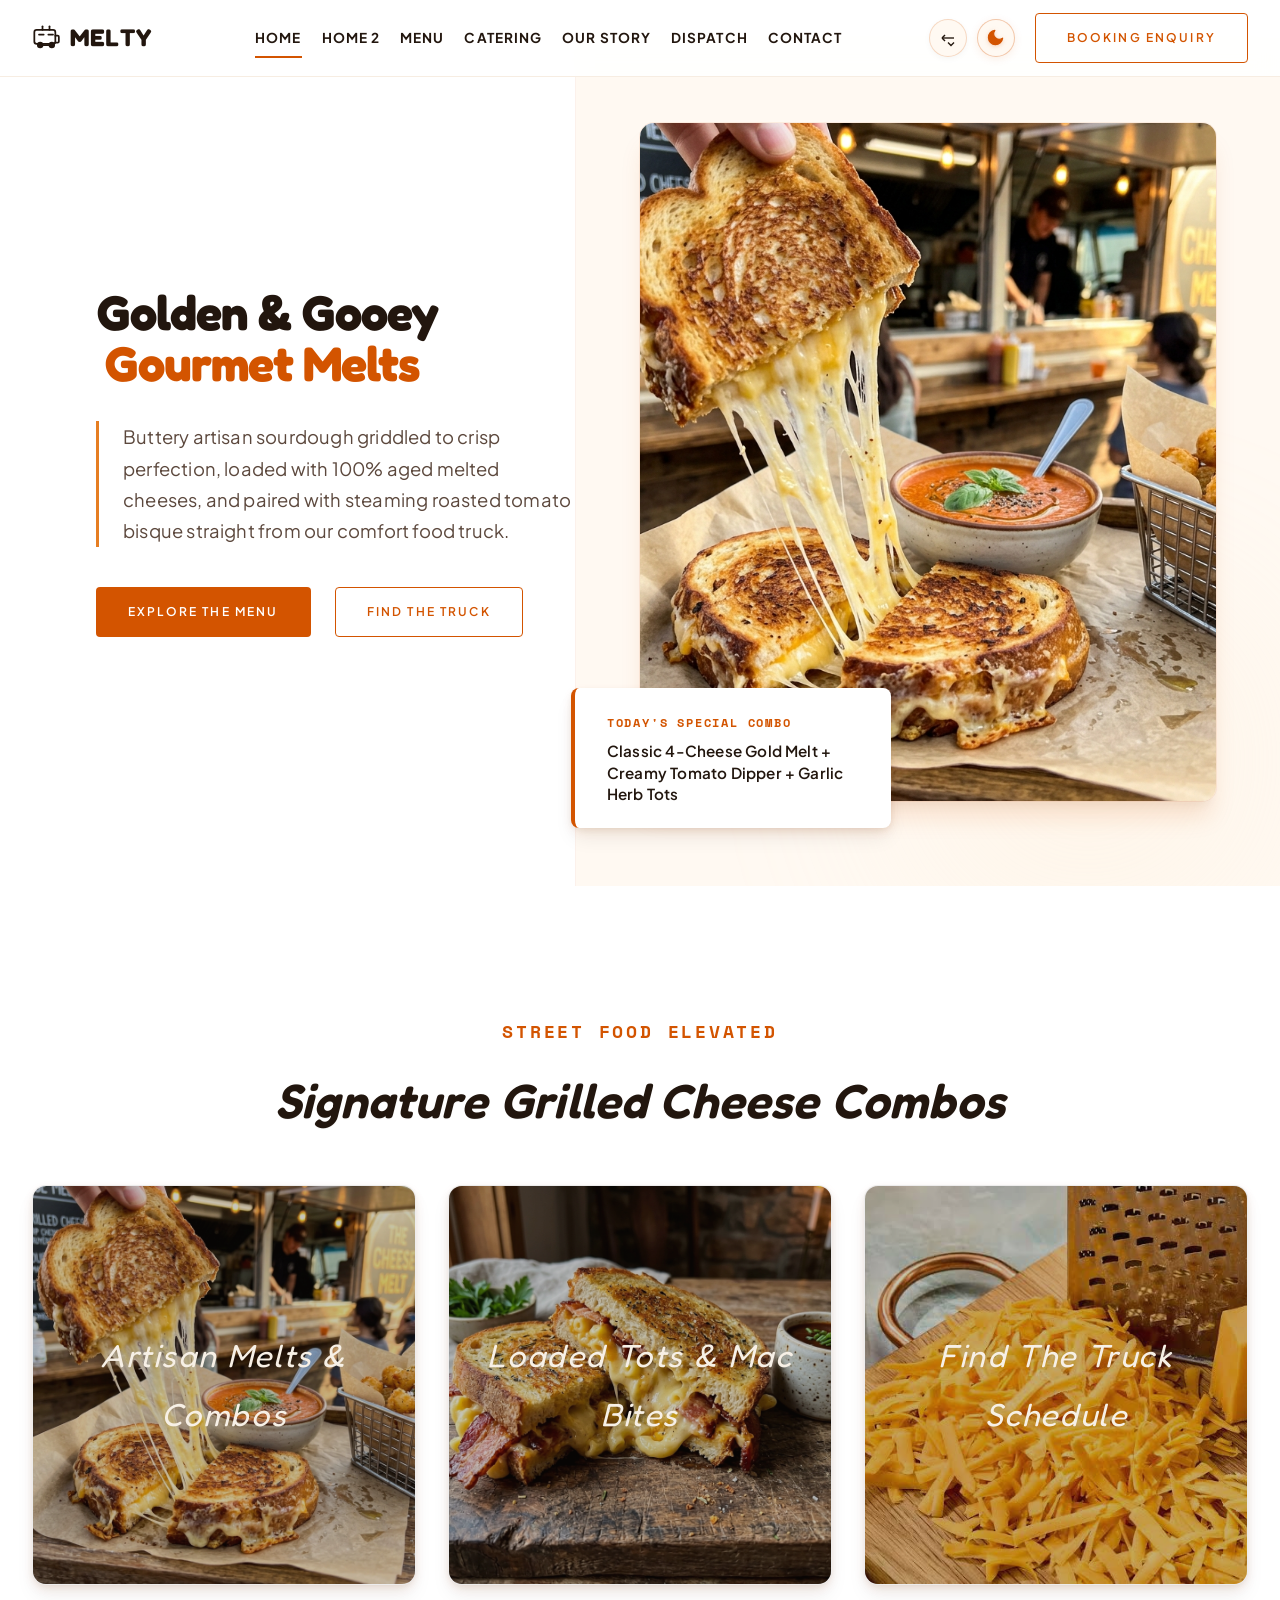
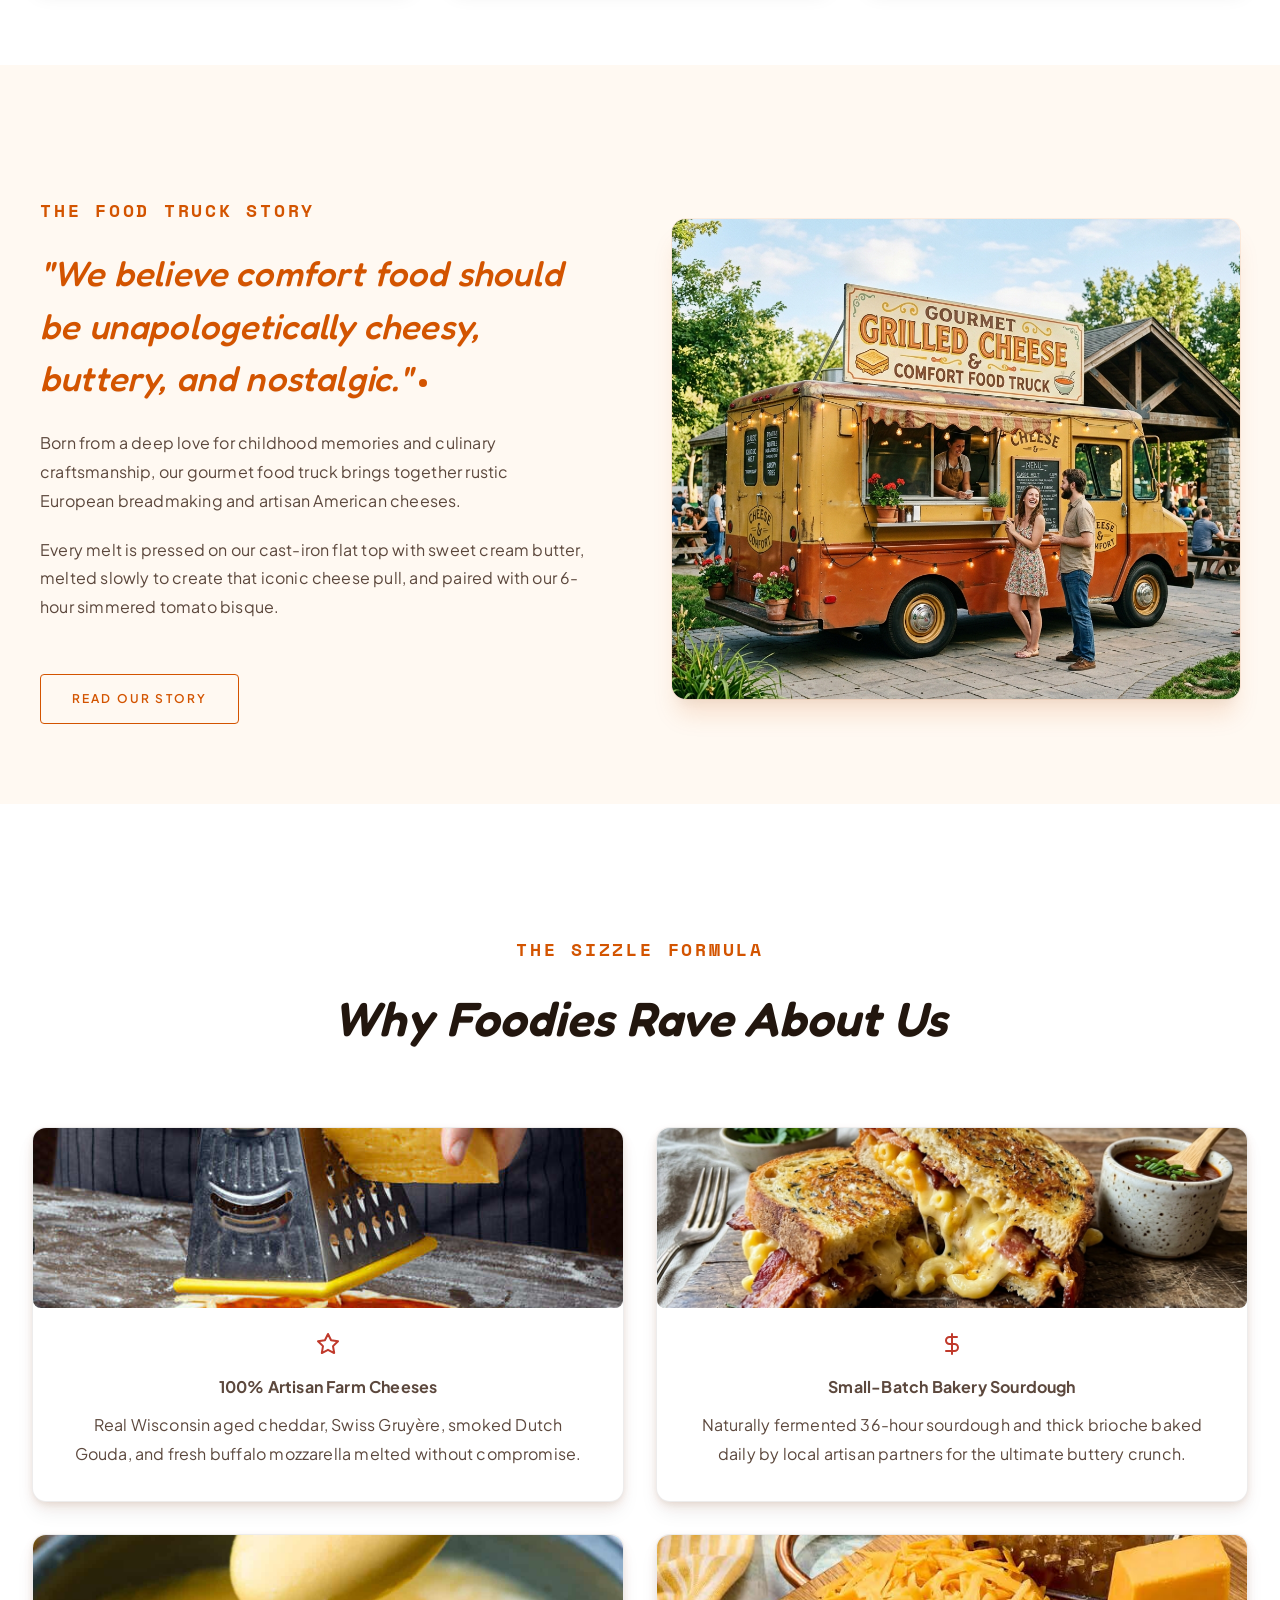
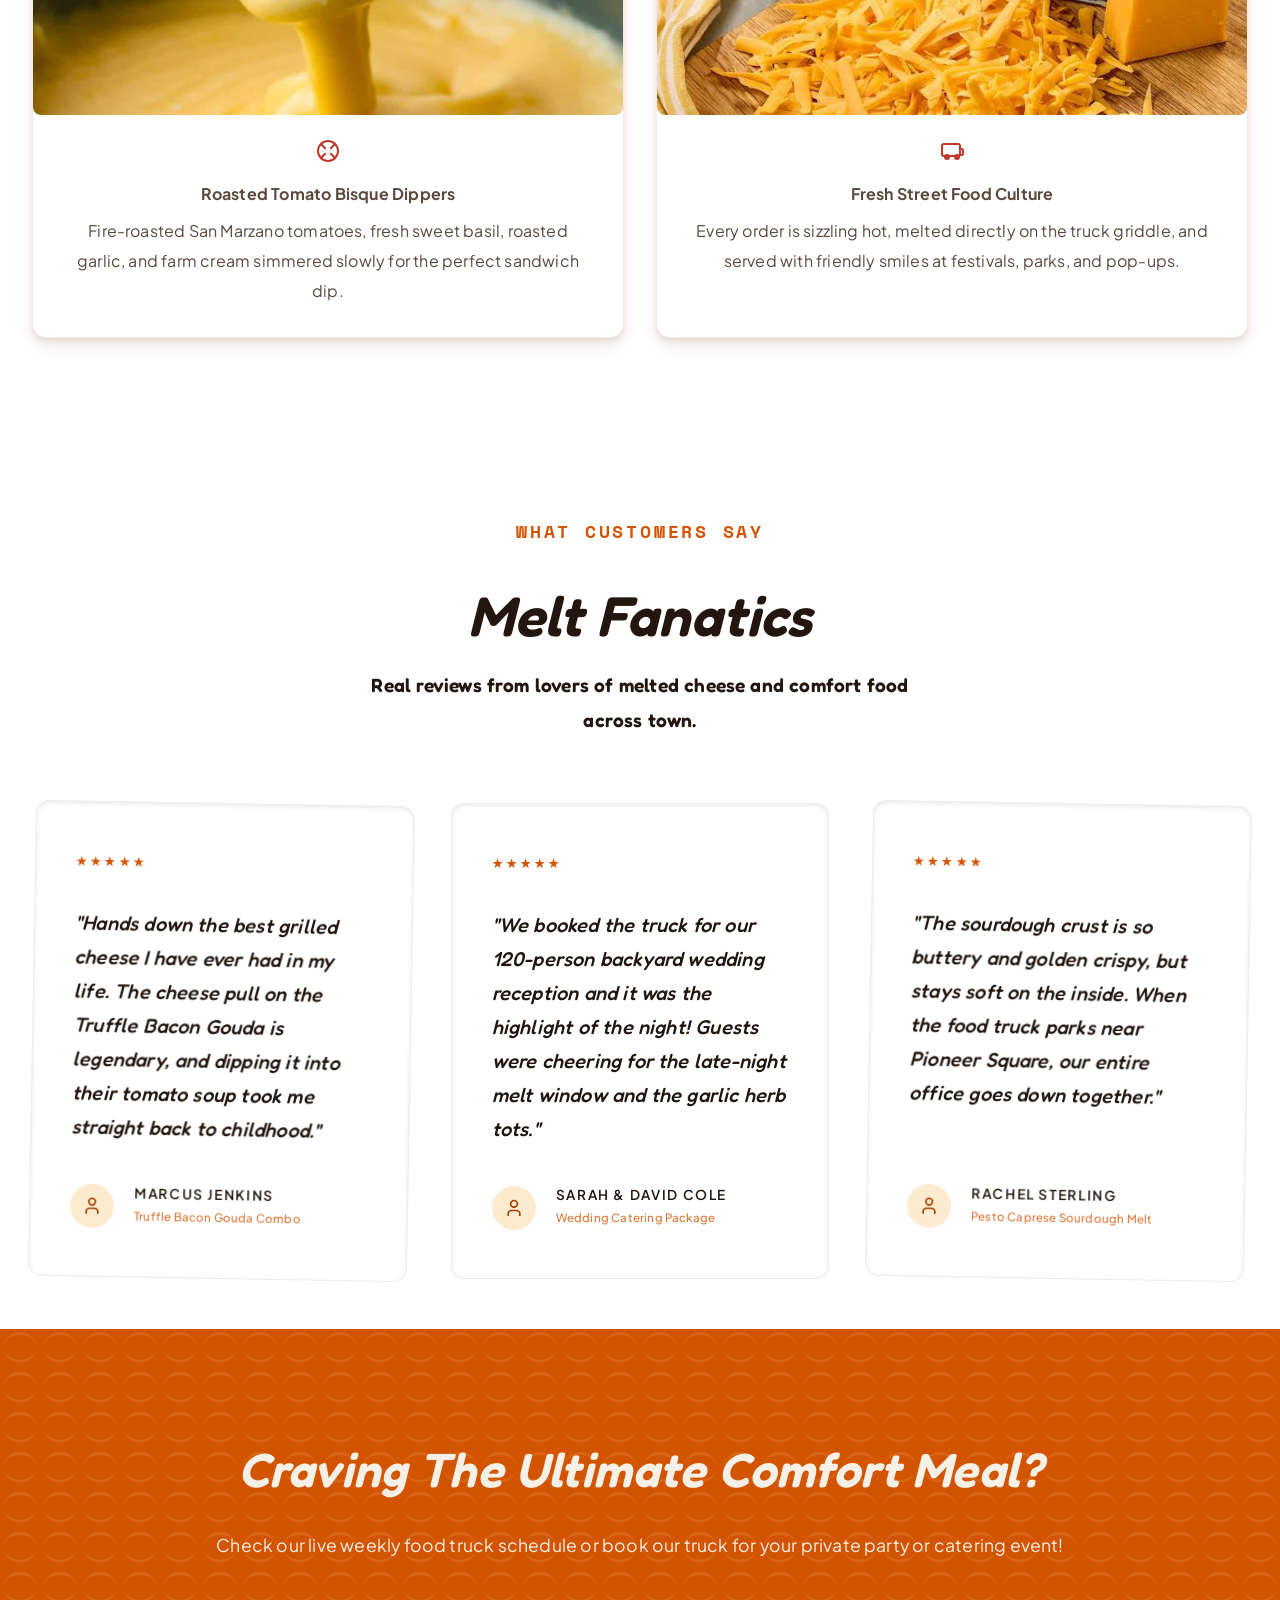
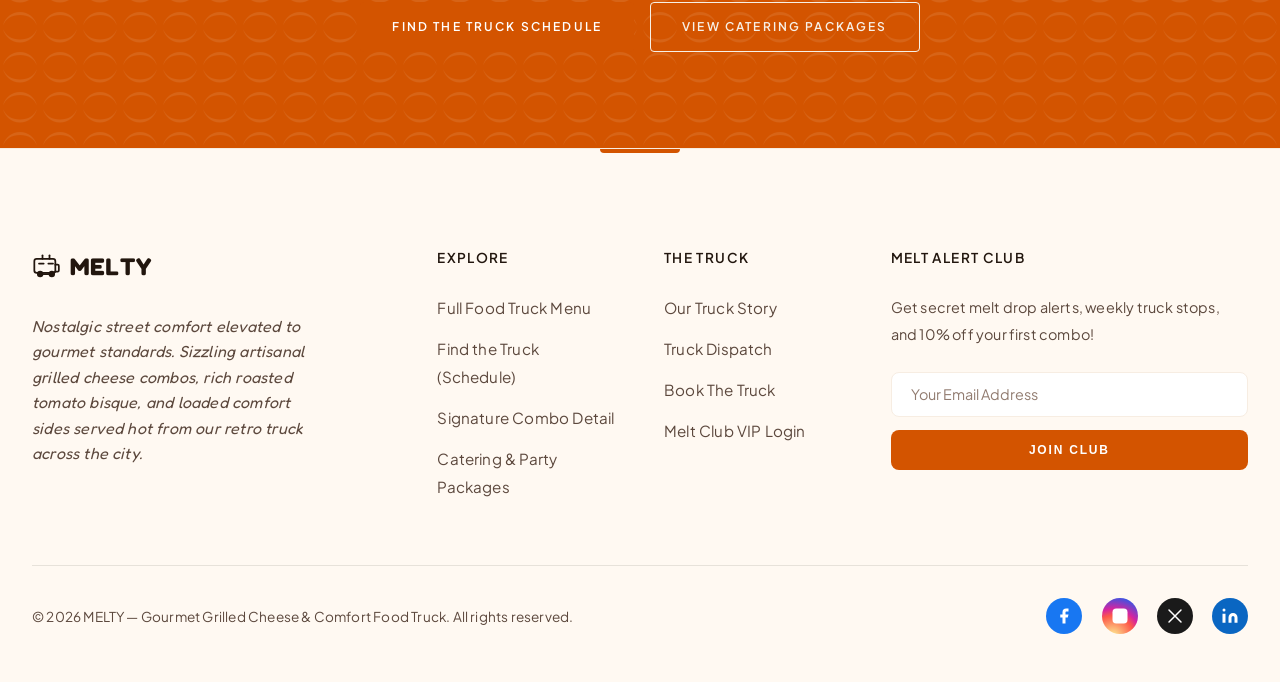
==== commit bc1a242f: "Fix UI bugs, responsive tablet/mobile layouts, image diversity, and brand logo favicon" ====
--- a/index.html
+++ b/index.html
@@ -5,7 +5,7 @@
     <meta charset="UTF-8">
     <meta name="viewport" content="width=device-width, initial-scale=1.0">
     <title>Gourmet Grilled Cheese & Comfort Food Truck | Signature Melts & Comfort Classics</title>
-    <link rel="icon" type="image/svg+xml" href="data:image/svg+xml,<svg xmlns='http://www.w3.org/2000/svg' viewBox='0 0 24 24'><text y='20' font-size='20'>🧀</text></svg>">
+    <link rel="icon" type="image/svg+xml" href="assets/images/favicon.svg">
     <meta name="description"
         content="Playful, nostalgic gourmet grilled cheese combos, velvety roasted tomato bisque, and loaded comfort sides served hot from our vintage food truck. Find our stops or book catering today!">
 
@@ -55,7 +55,7 @@
         <!-- Main Nav -->
         <nav class="nav-links">
             <a href="index.html" class="active">Home</a>
-            <a href="home-2.html">Find Truck</a>
+            <a href="home-2.html">Home 2</a>
             <a href="shop.html">Menu</a>
             <a href="pricing.html">Catering</a>
             <a href="about.html">Our Story</a>
@@ -149,21 +149,6 @@
                 z-index: 5;
             }
 
-            @media (max-width: 1024px) {
-                .new-hero {
-                    height: auto;
-                    padding: 4rem 0;
-                }
-
-                .new-hero-grid {
-                    grid-template-columns: 1fr;
-                }
-
-                .hero-bg-accent {
-                    display: none;
-                }
-            }
-
             .hero-text-content {
                 padding: 0 10% 0 15%;
                 z-index: 10;
@@ -282,23 +267,106 @@
             @media (max-width: 1024px) {
                 .new-hero {
                     height: auto;
-                    min-height: calc(100vh - 52px);
-                    padding: 5rem 0 3rem;
-                }
-                .new-hero-grid { grid-template-columns: 1fr; }
-                .hero-bg-accent { display: none; }
-                .hero-text-content { padding: 0 2rem; }
-                .hero-images-container { padding-right: 0; margin-top: 2.5rem; }
-                .hero-floating-card { left: 5%; bottom: 5%; }
+                    min-height: auto;
+                    padding: 5rem 1rem 4rem;
+                    overflow: visible;
+                }
+                .new-hero-grid {
+                    grid-template-columns: 1fr;
+                    gap: 2rem;
+                }
+                .hero-bg-accent {
+                    display: none;
+                }
+                .hero-text-content {
+                    padding: 0 1.5rem;
+                }
+                .hero-images-container {
+                    padding: 0 1.5rem;
+                    margin-top: 1.5rem;
+                    height: auto;
+                    display: flex;
+                    justify-content: center;
+                }
+                .hero-img-stack {
+                    width: 100%;
+                    max-width: 580px;
+                    height: auto;
+                    position: relative;
+                }
+                .hero-img-main {
+                    width: 100%;
+                    height: auto;
+                    max-height: 420px;
+                    display: block;
+                }
+                .hero-floating-card {
+                    position: relative;
+                    left: auto;
+                    bottom: auto;
+                    margin: -2.5rem auto 0;
+                    width: calc(100% - 2rem);
+                    max-width: 360px;
+                    animation: none;
+                }
             }
 
             @media (max-width: 768px) {
-                .hero-text-content { padding: 0 1.5rem; text-align: center; }
-                .hero-text-content h1 { font-size: clamp(1.85rem, 6vw, 2.4rem); }
-                .hero-text-content p { margin: 0 auto 2.5rem; border-left: none; border-top: 3px solid var(--color-primary-mid); padding: 1.25rem 0 0; }
-                .new-hero .hero-ctas { justify-content: center !important; }
-                .hero-images-container { min-height: 320px; }
-                .hero-floating-card { position: relative; left: auto; bottom: auto; margin: 1rem auto 0; text-align: left; }
+                .new-hero {
+                    padding: 4.5rem 0.5rem 3.5rem;
+                }
+                .hero-text-content {
+                    padding: 0 1rem;
+                    text-align: center;
+                }
+                .hero-text-content h1 {
+                    font-size: clamp(1.85rem, 6vw, 2.4rem);
+                }
+                .hero-text-content p {
+                    margin: 0 auto 2rem;
+                    border-left: none;
+                    border-top: 3px solid var(--color-primary-mid);
+                    padding: 1.25rem 0 0;
+                }
+                .new-hero .hero-ctas {
+                    justify-content: center !important;
+                }
+                .hero-images-container {
+                    padding: 0 0.5rem;
+                    margin-top: 1.5rem;
+                    min-height: auto;
+                    height: auto;
+                }
+                .hero-img-stack {
+                    width: 100%;
+                    max-width: 480px;
+                    height: auto;
+                }
+                .hero-img-main {
+                    max-height: 320px;
+                    height: auto;
+                    width: 100%;
+                }
+                .hero-floating-card {
+                    position: relative;
+                    left: auto;
+                    bottom: auto;
+                    margin: -2rem auto 0;
+                    width: calc(100% - 1.5rem);
+                    max-width: 330px;
+                    padding: 1.25rem 1.25rem;
+                    text-align: left;
+                    animation: none;
+                }
+            }
+
+            @media (max-width: 1024px) and (min-width: 769px) {
+                .testimonial-grid > .testimonial-card:last-child:nth-child(odd) {
+                    grid-column: 1 / -1;
+                    max-width: calc(50% - 1.25rem);
+                    margin: 0 auto;
+                    width: 100%;
+                }
             }
         </style>
 
@@ -364,7 +432,7 @@
                     <h2 class="category-title">Loaded Tots &amp; Mac Bites</h2>
                 </a>
                 <a href="home-2.html" class="category-card stagger-item card">
-                    <img src="assets/images/food_truck_exterior.jpg" alt="Find the Food Truck">
+                    <img src="assets/images/food_truck_new.jpg" alt="Find the Food Truck">
                     <div class="category-overlay"></div>
                     <h2 class="category-title">Find The Truck Schedule</h2>
                 </a>
@@ -414,7 +482,7 @@
             <div class="grid grid-2 feature-grid stagger-container">
                 <div class="card stagger-item">
                     <div class="card-image-wrap" style="height:180px; overflow:hidden; border-radius:var(--radius-md);">
-                        <img src="assets/images/hero_grilled_cheese.jpg" alt="Artisan Cheese Blend" style="width:100%; height:100%; object-fit:cover;">
+                        <img src="assets/images/pizza_melt.jpg" alt="Artisan Cheese Blend" style="width:100%; height:100%; object-fit:cover;">
                     </div>
                     <svg class="card-icon" xmlns="http://www.w3.org/2000/svg" width="24" height="24" viewBox="0 0 24 24"
                         fill="none" stroke="currentColor" stroke-width="2" stroke-linecap="round"
@@ -441,7 +509,7 @@
 
                 <div class="card stagger-item">
                     <div class="card-image-wrap" style="height:180px; overflow:hidden; border-radius:var(--radius-md);">
-                        <img src="assets/images/hero_grilled_cheese.jpg" alt="Tomato Bisque Dipper" style="width:100%; height:100%; object-fit:cover;">
+                        <img src="assets/images/cheese_sauce.jpg" alt="Tomato Bisque Dipper" style="width:100%; height:100%; object-fit:cover;">
                     </div>
                     <svg class="card-icon" xmlns="http://www.w3.org/2000/svg" width="24" height="24" viewBox="0 0 24 24"
                         fill="none" stroke="currentColor" stroke-width="2" stroke-linecap="round"
@@ -458,7 +526,7 @@
 
                 <div class="card stagger-item">
                     <div class="card-image-wrap" style="height:180px; overflow:hidden; border-radius:var(--radius-md);">
-                        <img src="assets/images/food_truck_exterior.jpg" alt="Fresh Griddle Cooking" style="width:100%; height:100%; object-fit:cover;">
+                        <img src="assets/images/food_truck_new.jpg" alt="Fresh Griddle Cooking" style="width:100%; height:100%; object-fit:cover;">
                     </div>
                     <svg class="card-icon" xmlns="http://www.w3.org/2000/svg" width="24" height="24" viewBox="0 0 24 24"
                         fill="none" stroke="currentColor" stroke-width="2" stroke-linecap="round"
--- a/assets/css/styles.css
+++ b/assets/css/styles.css
@@ -1193,11 +1193,24 @@
     .testimonial-grid {
         grid-template-columns: repeat(2, 1fr);
     }
+
+    .testimonial-grid > .testimonial-card:last-child:nth-child(odd) {
+        grid-column: 1 / -1;
+        max-width: calc(50% - 1.25rem);
+        margin: 0 auto;
+        width: 100%;
+    }
 }
 
 @media (max-width: 768px) {
     .testimonial-grid {
         grid-template-columns: 1fr;
+    }
+
+    .testimonial-grid > .testimonial-card:last-child:nth-child(odd) {
+        grid-column: auto;
+        max-width: 100%;
+        margin: 0;
     }
 }
 
@@ -1449,6 +1462,16 @@
     border-color: var(--color-primary);
     background: var(--bg-card);
     box-shadow: var(--shadow-press);
+}
+
+.newsletter-input::placeholder {
+    color: var(--text-faint);
+    opacity: 1;
+}
+
+[data-theme="dark"] .newsletter-input::placeholder {
+    color: #A08878;
+    opacity: 1;
 }
 
 .newsletter-btn {
@@ -1515,7 +1538,7 @@
 }
 
 .social-twitter {
-    background-color: #000000;
+    background-color: #1a1a1a;
 }
 
 .social-linkedin {
@@ -1525,6 +1548,11 @@
 .social-icon:hover {
     transform: scale(1.15);
     filter: brightness(0.9);
+}
+
+.social-twitter:hover {
+    background-color: #444444;
+    filter: none;
 }
 
 /* Footer Responsive */
@@ -1575,6 +1603,16 @@
     align-items: start;
 }
 
+@media (max-width: 1024px) {
+    .contact-grid {
+        grid-template-columns: 1fr;
+        max-width: 680px;
+        width: 100%;
+        margin: 0 auto;
+        gap: 3rem;
+    }
+}
+
 .contact-form-wrapper,
 .contact-social-card {
     background: var(--bg-card);
@@ -1582,6 +1620,8 @@
     border-radius: var(--radius-lg);
     box-shadow: var(--shadow-press);
     border: 0.5px solid rgba(28, 20, 16, 0.08);
+    box-sizing: border-box;
+    max-width: 100%;
 }
 
 .social-links-wrap {
@@ -1608,6 +1648,8 @@
 
 .form-control {
     width: 100%;
+    max-width: 100%;
+    box-sizing: border-box;
     padding: 0.8rem 1rem;
     background: var(--bg-primary);
     border: 1px solid var(--bg-deep);
@@ -1631,6 +1673,8 @@
     display: flex;
     flex-direction: column;
     gap: 1.5rem;
+    width: 100%;
+    box-sizing: border-box;
 }
 
 .contact-info-card {
@@ -1643,6 +1687,21 @@
     box-shadow: var(--shadow-float);
     border: 0.5px solid rgba(28, 20, 16, 0.08);
     transition: transform 0.3s, box-shadow 0.3s;
+    min-width: 0;
+    overflow: hidden;
+    box-sizing: border-box;
+}
+
+.contact-info-card > div {
+    min-width: 0;
+    overflow-wrap: anywhere;
+    word-break: break-word;
+}
+
+.contact-info-card p,
+.contact-info-card label {
+    overflow-wrap: anywhere;
+    word-break: break-word;
 }
 
 .contact-info-card:hover {
@@ -1652,12 +1711,14 @@
 
 .contact-map {
     width: 100%;
+    max-width: 100%;
     height: 350px;
     border-radius: var(--radius-lg);
     margin-top: 2rem;
     overflow: hidden;
     filter: grayscale(100%) sepia(30%) hue-rotate(340deg) opacity(0.8);
     transition: filter 0.4s;
+    box-sizing: border-box;
 }
 
 .contact-map:hover {
@@ -1666,6 +1727,7 @@
 
 .contact-map iframe {
     width: 100%;
+    max-width: 100%;
     height: 100%;
     border: none;
 }
@@ -1674,8 +1736,8 @@
     .contact-grid {
         grid-template-columns: 1fr;
         width: 100%;
-        max-width: none;
-        gap: 3rem;
+        max-width: 100%;
+        gap: 2.5rem;
     }
 
     .site-header {
@@ -1706,7 +1768,7 @@
         flex-direction: column;
         text-align: center;
         gap: 1rem;
-        padding: 1.5rem;
+        padding: 1.5rem 1rem;
     }
 
     .form-group,
@@ -1717,6 +1779,12 @@
 
     [dir="rtl"] .form-group {
         text-align: right;
+    }
+}
+
+@media (max-width: 480px) {
+    .contact-form-row {
+        grid-template-columns: 1fr !important;
     }
 }
 
@@ -2442,6 +2510,13 @@
         grid-template-columns: repeat(2, 1fr);
     }
 
+    .menu-dippers-grid .dipper-card:last-child:nth-child(odd) {
+        grid-column: 1 / -1;
+        max-width: calc(50% - 1rem);
+        margin: 0 auto;
+        width: 100%;
+    }
+
     .menu-catering-box {
         grid-template-columns: 1fr;
         gap: 3rem;
@@ -2783,8 +2858,9 @@
     }
 
     .page-header-media {
-        max-width: 540px;
+        max-width: 680px;
         margin: 0 auto;
+        width: 100%;
     }
 
     .hero-floating-badge {
@@ -2869,6 +2945,18 @@
 .horiz-card {
     flex: 0 0 calc(33.333% - 1.5rem);
     scroll-snap-align: start;
+}
+
+@media (max-width: 1024px) {
+    .horiz-card {
+        flex: 0 0 calc(50% - 1rem);
+    }
+}
+
+@media (max-width: 768px) {
+    .horiz-card {
+        flex: 0 0 calc(85% - 1rem);
+    }
 }
 
 .editorial-about {
@@ -3016,6 +3104,96 @@
     }
 }
 
+/* ANATOMY OF A PERFECT MELT GRID */
+.anatomy-grid {
+    display: grid;
+    grid-template-columns: repeat(3, 1fr);
+    gap: 2rem;
+    margin-top: 3rem;
+}
+
+@media (max-width: 1024px) and (min-width: 601px) {
+    .anatomy-grid {
+        grid-template-columns: repeat(2, 1fr);
+    }
+
+    .anatomy-grid > div:last-child:nth-child(odd) {
+        grid-column: 1 / -1;
+        max-width: calc(50% - 1rem);
+        margin: 0 auto;
+        width: 100%;
+    }
+}
+
+@media (max-width: 600px) {
+    .anatomy-grid {
+        grid-template-columns: 1fr;
+    }
+
+    .anatomy-grid > div:last-child:nth-child(odd) {
+        grid-column: auto;
+        max-width: 100%;
+        margin: 0;
+    }
+}
+
+/* FEATURED DISPATCH CARD */
+.featured-dispatch-card {
+    background: var(--bg-card);
+    border-radius: var(--radius-lg);
+    overflow: hidden;
+    border: 1px solid rgba(211, 84, 0, 0.12);
+    box-shadow: var(--shadow-lift);
+    display: grid;
+    grid-template-columns: 1.2fr 1fr;
+    align-items: center;
+}
+
+.featured-dispatch-img {
+    width: 100%;
+    height: 100%;
+    object-fit: cover;
+    min-height: 350px;
+    display: block;
+}
+
+.featured-dispatch-content {
+    padding: 3rem;
+}
+
+@media (max-width: 900px) {
+    .featured-dispatch-card {
+        grid-template-columns: 1fr;
+    }
+
+    .featured-dispatch-img {
+        min-height: 240px;
+        max-height: 340px;
+        height: 280px;
+    }
+
+    .featured-dispatch-content {
+        padding: 2.25rem 1.75rem;
+    }
+}
+
+@media (max-width: 600px) {
+    .journal-featured-section {
+        padding: 2rem 1rem 1rem !important;
+    }
+}
+
+@media (max-width: 480px) {
+    .featured-dispatch-content {
+        padding: 1.75rem 1.25rem;
+    }
+
+    .featured-dispatch-img {
+        height: 220px;
+        min-height: 200px;
+    }
+}
+
 /* ABOUT VALUES GRID — CORE AXIOMS */
 .about-values-grid {
     display: grid;
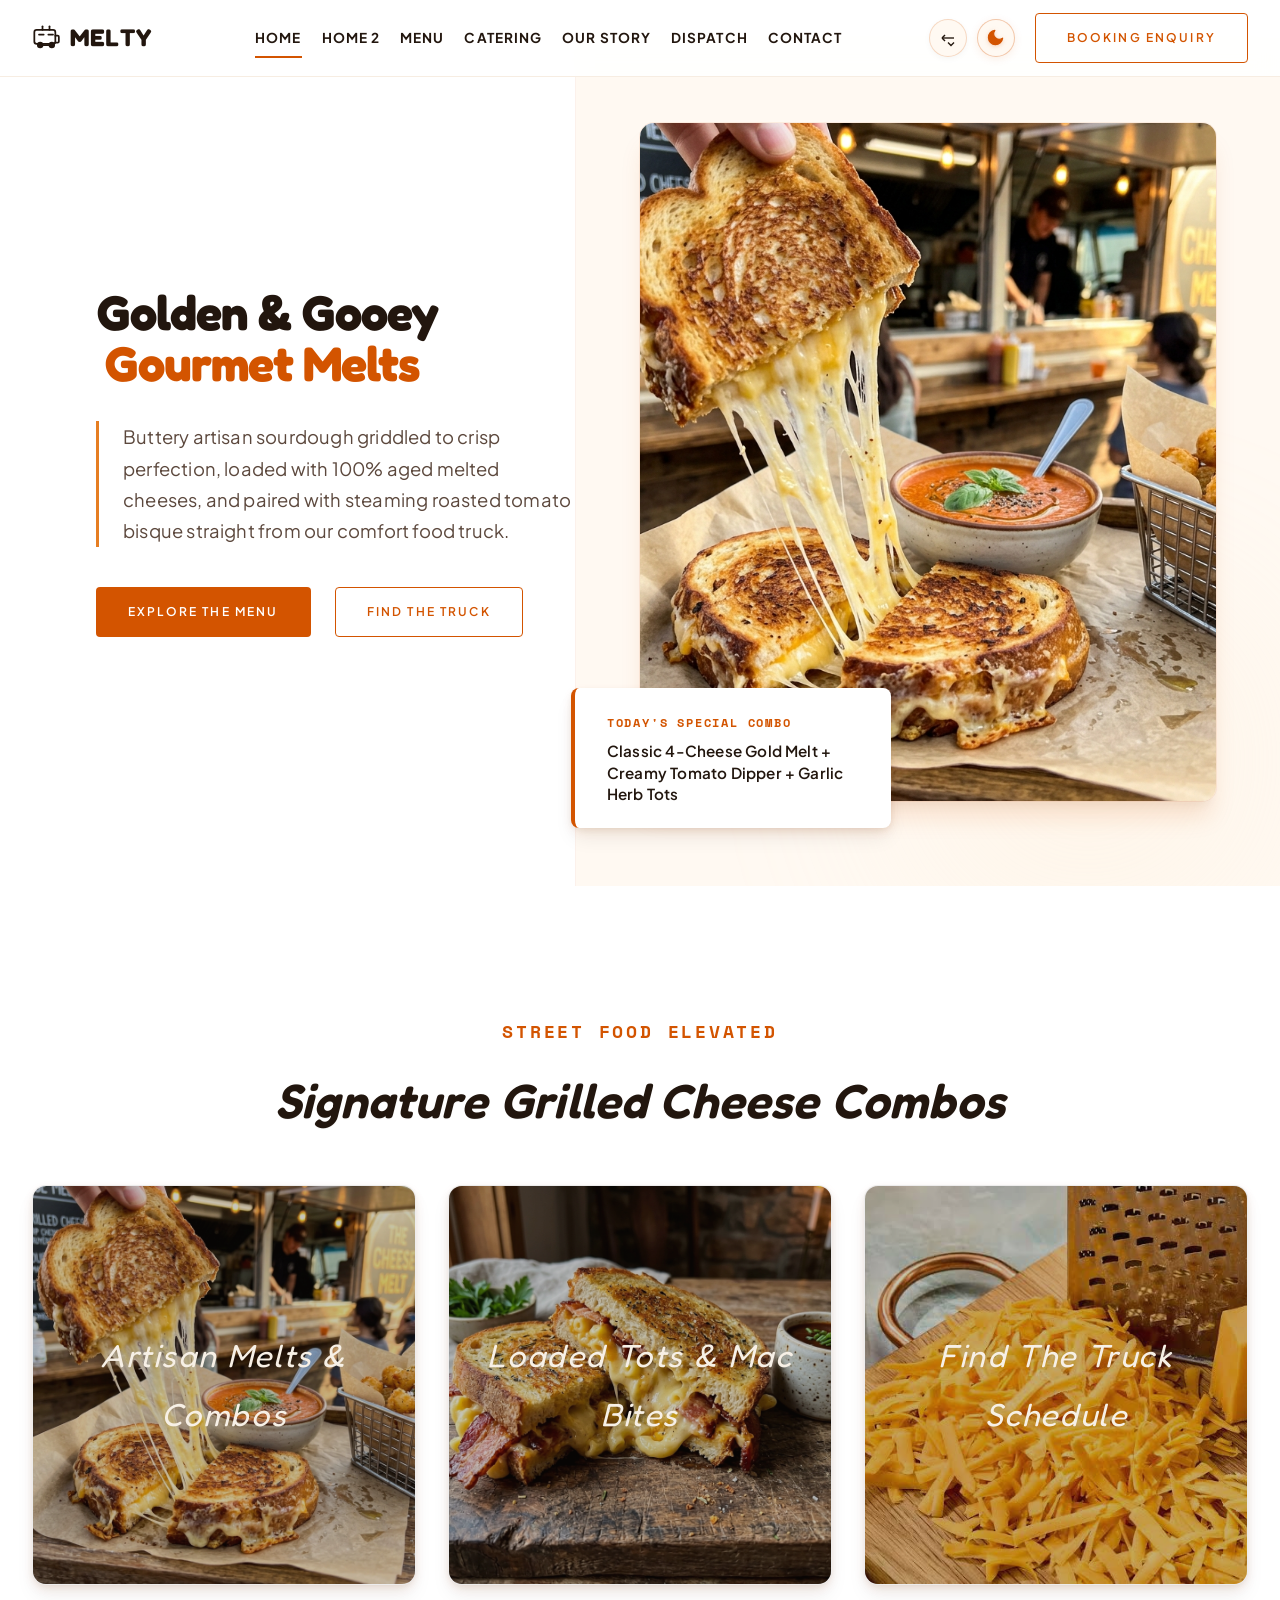
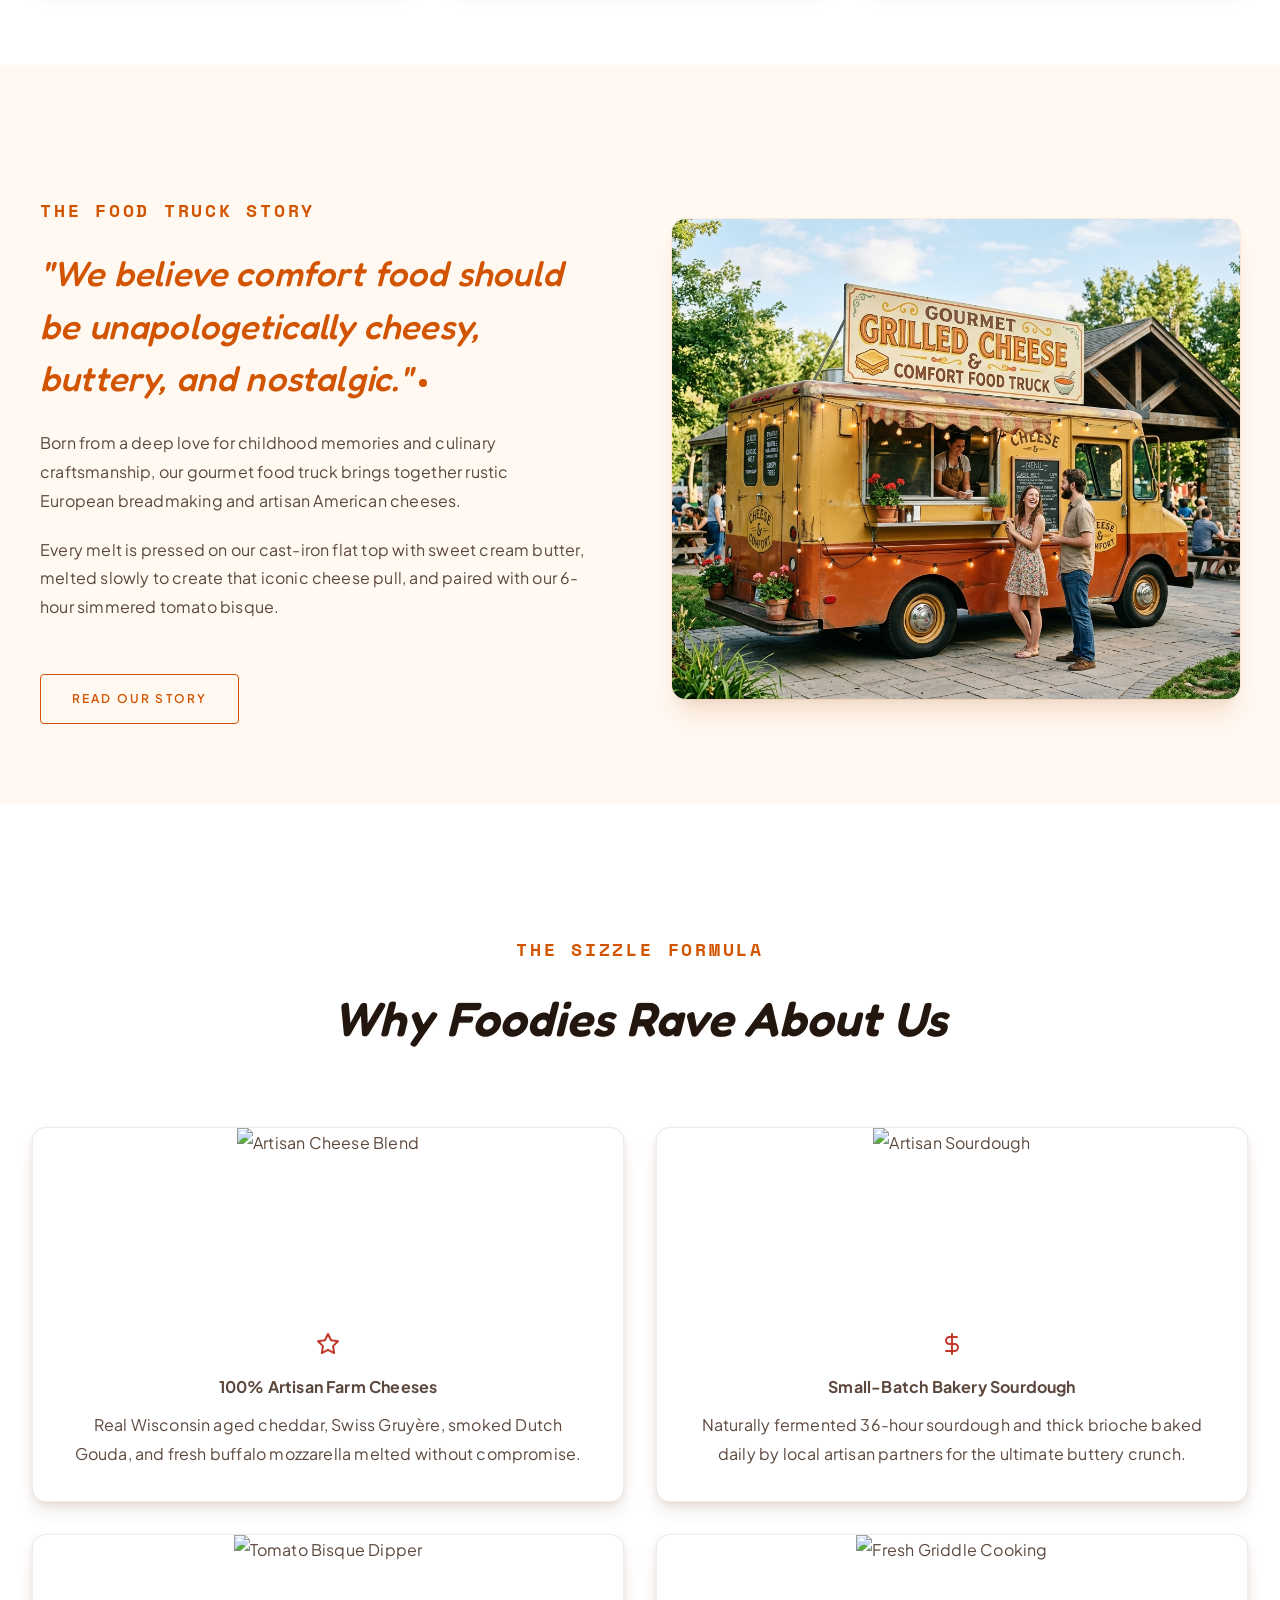
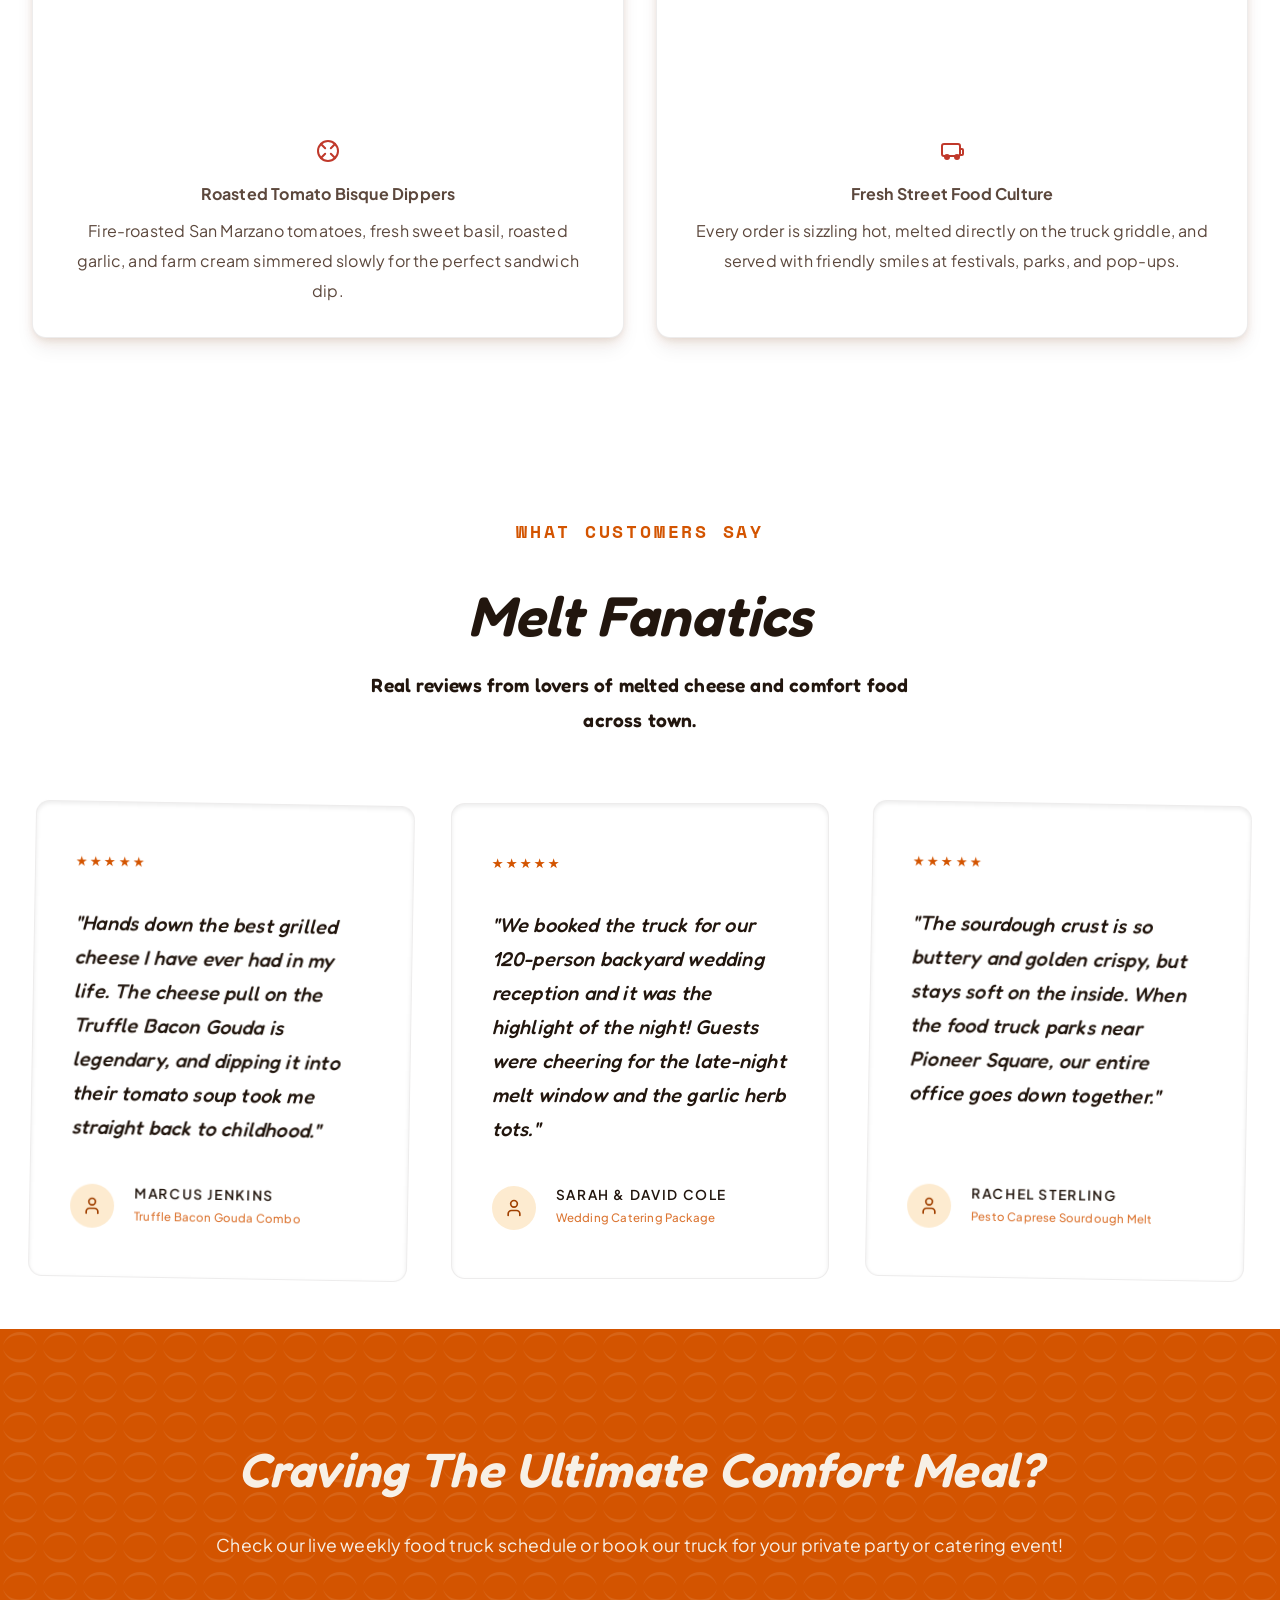
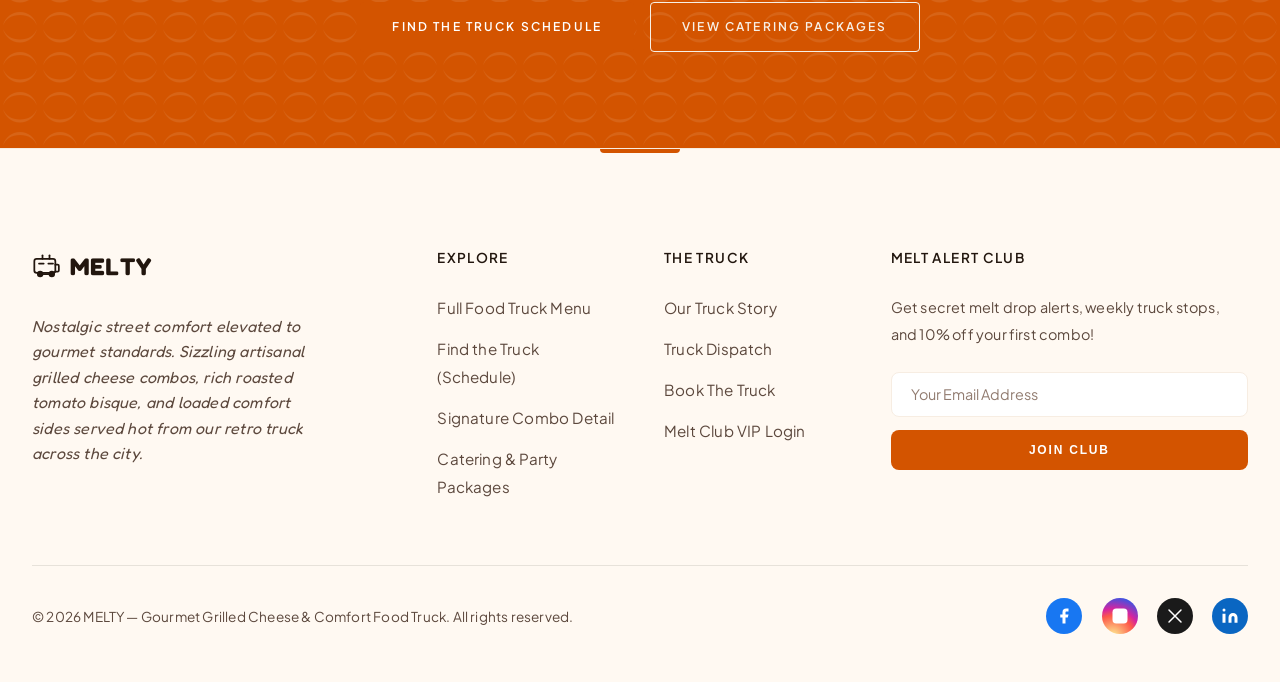
==== commit aa156aad: "Update layout responsiveness, fix contrast, and replace duplicate images on Home 1 and Home 2" ====
--- a/index.html
+++ b/index.html
@@ -280,6 +280,23 @@
                 }
                 .hero-text-content {
                     padding: 0 1.5rem;
+                    text-align: center;
+                }
+                .hero-text-content h1 {
+                    text-align: center;
+                }
+                .hero-text-content h1 .accent-word {
+                    margin-left: 0;
+                }
+                .hero-text-content p {
+                    margin: 0 auto 2.5rem;
+                    border-left: none;
+                    border-top: 3px solid var(--color-primary-mid);
+                    padding: 1.25rem 0 0;
+                    text-align: center;
+                }
+                .new-hero .hero-ctas {
+                    justify-content: center !important;
                 }
                 .hero-images-container {
                     padding: 0 1.5rem;
@@ -482,7 +499,7 @@
             <div class="grid grid-2 feature-grid stagger-container">
                 <div class="card stagger-item">
                     <div class="card-image-wrap" style="height:180px; overflow:hidden; border-radius:var(--radius-md);">
-                        <img src="assets/images/pizza_melt.jpg" alt="Artisan Cheese Blend" style="width:100%; height:100%; object-fit:cover;">
+                        <img src="https://encrypted-tbn0.gstatic.com/images?q=tbn:ANd9GcSQ4IKDmLQsHvwj4V8MqVrmkcv4TOh5gErJYmbeAQXy0g&s=10" alt="Artisan Cheese Blend" style="width:100%; height:100%; object-fit:cover;">
                     </div>
                     <svg class="card-icon" xmlns="http://www.w3.org/2000/svg" width="24" height="24" viewBox="0 0 24 24"
                         fill="none" stroke="currentColor" stroke-width="2" stroke-linecap="round"
@@ -495,7 +512,7 @@
 
                 <div class="card stagger-item">
                     <div class="card-image-wrap" style="height:180px; overflow:hidden; border-radius:var(--radius-md);">
-                        <img src="assets/images/truffle_bacon_melt.jpg" alt="Artisan Sourdough" style="width:100%; height:100%; object-fit:cover;">
+                        <img src="https://encrypted-tbn0.gstatic.com/images?q=tbn:ANd9GcT3L5Ic467Bo1C3IQIlkuWedXcYHyca4k6_mFjUeXDZoBuj3ZX5YMrXpDGL&s=10" alt="Artisan Sourdough" style="width:100%; height:100%; object-fit:cover;">
                     </div>
                     <svg class="card-icon" xmlns="http://www.w3.org/2000/svg" width="24" height="24" viewBox="0 0 24 24"
                         fill="none" stroke="currentColor" stroke-width="2" stroke-linecap="round"
@@ -509,7 +526,7 @@
 
                 <div class="card stagger-item">
                     <div class="card-image-wrap" style="height:180px; overflow:hidden; border-radius:var(--radius-md);">
-                        <img src="assets/images/cheese_sauce.jpg" alt="Tomato Bisque Dipper" style="width:100%; height:100%; object-fit:cover;">
+                        <img src="https://encrypted-tbn0.gstatic.com/images?q=tbn:ANd9GcR7OIop6_8OjrXPCtRbn4iKtU54dc5Mzc57E88DWIQFSg&s=10" alt="Tomato Bisque Dipper" style="width:100%; height:100%; object-fit:cover;">
                     </div>
                     <svg class="card-icon" xmlns="http://www.w3.org/2000/svg" width="24" height="24" viewBox="0 0 24 24"
                         fill="none" stroke="currentColor" stroke-width="2" stroke-linecap="round"
@@ -526,7 +543,7 @@
 
                 <div class="card stagger-item">
                     <div class="card-image-wrap" style="height:180px; overflow:hidden; border-radius:var(--radius-md);">
-                        <img src="assets/images/food_truck_new.jpg" alt="Fresh Griddle Cooking" style="width:100%; height:100%; object-fit:cover;">
+                        <img src="https://encrypted-tbn0.gstatic.com/images?q=tbn:ANd9GcTw_sCY2fAfgfN4xoKQ9FG5WIKhKNdsix1c3OXJ205nVw&s=10" alt="Fresh Griddle Cooking" style="width:100%; height:100%; object-fit:cover;">
                     </div>
                     <svg class="card-icon" xmlns="http://www.w3.org/2000/svg" width="24" height="24" viewBox="0 0 24 24"
                         fill="none" stroke="currentColor" stroke-width="2" stroke-linecap="round"
--- a/assets/css/styles.css
+++ b/assets/css/styles.css
@@ -77,10 +77,12 @@
     --text-faint: #9E8C82;
 
     --color-primary: #F39C12;
-    --color-primary-light: #5A2E05;
+    --color-primary-light: rgba(243, 156, 18, 0.18);
+    --color-primary-dark: #FFB03B;
 
     --color-secondary: #E74C3C;
     --color-secondary-light: #4A1913;
+    --color-secondary-dark: #FF7675;
 
     --bg-primary-rgb: 18, 15, 13;
 
@@ -1983,12 +1985,14 @@
 .pricing-card {
     padding: 3rem 2rem;
     position: relative;
+    overflow: visible;
     /* Anti-gravity applied via .card base */
 }
 
 .pricing-card.popular {
     border: 2px solid var(--color-primary);
     transform: translateY(-10px);
+    overflow: visible;
 }
 
 .pricing-card.popular:hover {
@@ -1997,17 +2001,28 @@
 
 .popular-badge {
     position: absolute;
-    top: -12px;
+    top: -14px;
     left: 50%;
     transform: translateX(-50%);
     background: var(--color-primary-light);
     color: var(--color-primary-dark);
+    border: 1px solid rgba(211, 84, 0, 0.2);
     font-size: 0.75rem;
-    font-weight: 600;
+    font-weight: 700;
     text-transform: uppercase;
     letter-spacing: 0.1em;
-    padding: 4px 12px;
+    padding: 5px 16px;
     border-radius: 20px;
+    white-space: nowrap;
+    z-index: 10;
+    box-shadow: 0 2px 8px rgba(0, 0, 0, 0.12);
+}
+
+[data-theme="dark"] .popular-badge {
+    background: #2E1B0E;
+    color: #FFB03B;
+    border-color: rgba(243, 156, 18, 0.4);
+    box-shadow: 0 4px 12px rgba(0, 0, 0, 0.4);
 }
 
 .pricing-title {
@@ -2530,11 +2545,108 @@
 @media (max-width: 640px) {
     .menu-dippers-grid {
         grid-template-columns: 1fr;
+        gap: 1.5rem;
+    }
+
+    .menu-dippers-grid .dipper-card:last-child:nth-child(odd) {
+        max-width: 100%;
+        margin: 0;
+        width: 100%;
+    }
+
+    /* Fix dipper card layout on mobile */
+    .dipper-card {
+        padding: 1.5rem 1.25rem;
+        flex-direction: column;
+        align-items: flex-start;
+        width: 100%;
+        box-sizing: border-box;
+    }
+
+    .dipper-badge {
+        position: static;
+        display: inline-block;
+        margin-bottom: 1rem;
+        align-self: flex-start;
+    }
+
+    .dipper-desc {
+        width: 100%;
+    }
+
+    .dipper-meta {
+        width: 100%;
+        flex-direction: column;
+        align-items: flex-start;
+        gap: 0.35rem;
+    }
+
+    /* Fix Office Lunches & Party Boxes section alignment on mobile */
+    .menu-catering-box {
+        gap: 2.25rem;
+    }
+
+    .catering-box-content h2 {
+        font-size: 1.75rem;
+        word-break: break-word;
+    }
+
+    .catering-box-content p {
+        font-size: 0.95rem;
+        line-height: 1.6;
+    }
+
+    .catering-perks-list {
+        gap: 1rem;
+        margin-bottom: 2rem;
+    }
+
+    .perk-item {
+        align-items: flex-start;
+        gap: 0.85rem;
+    }
+
+    .perk-icon {
+        width: 36px;
+        height: 36px;
+        font-size: 1.2rem;
+        flex-shrink: 0;
+    }
+
+    .catering-cta-actions {
+        flex-direction: column;
+        width: 100%;
+        gap: 0.75rem;
+    }
+
+    .catering-cta-actions .btn-primary,
+    .catering-cta-actions .btn-secondary {
+        width: 100%;
+        text-align: center;
+        justify-content: center;
+    }
+
+    .catering-card-frame {
+        width: 100%;
+        position: relative;
+    }
+
+    .catering-main-img {
+        width: 100%;
+        height: auto;
+        aspect-ratio: 16/10;
+        max-height: 280px;
+        object-fit: cover;
     }
 
     .catering-badge-stat {
         position: static;
         margin-top: 1rem;
+        width: 100%;
+        box-sizing: border-box;
+        text-align: center;
+        align-items: center;
+        padding: 1rem;
     }
 }
 
@@ -2858,8 +2970,15 @@
     }
 
     .page-header-media {
-        max-width: 680px;
+        max-width: 580px;
         margin: 0 auto;
+        width: 100%;
+        display: flex;
+        flex-direction: column;
+        align-items: center;
+    }
+
+    .page-header-img-wrap {
         width: 100%;
     }
 
@@ -2871,6 +2990,9 @@
         margin: 1.25rem auto 0;
         transform: none !important;
         animation: none;
+        width: auto;
+        max-width: 90%;
+        box-sizing: border-box;
     }
 
     [dir="rtl"] .hero-floating-badge {
@@ -2897,6 +3019,15 @@
     .page-header-img-wrap {
         aspect-ratio: 4 / 3;
         border-radius: var(--radius-lg);
+    }
+
+    .hero-floating-badge {
+        margin-top: 1rem;
+        padding: 0.75rem 1rem;
+        max-width: 100%;
+        width: 100%;
+        box-sizing: border-box;
+        justify-content: center;
     }
 }
 
@@ -2922,6 +3053,16 @@
     text-align: center;
     padding: 4rem;
     background: var(--bg-primary);
+}
+
+.status-pill {
+    transition: background-color 0.3s ease, color 0.3s ease, border-color 0.3s ease;
+}
+
+[data-theme="dark"] .status-pill {
+    background: rgba(243, 156, 18, 0.16) !important;
+    color: #FFB03B !important;
+    border-color: rgba(243, 156, 18, 0.35) !important;
 }
 
 
